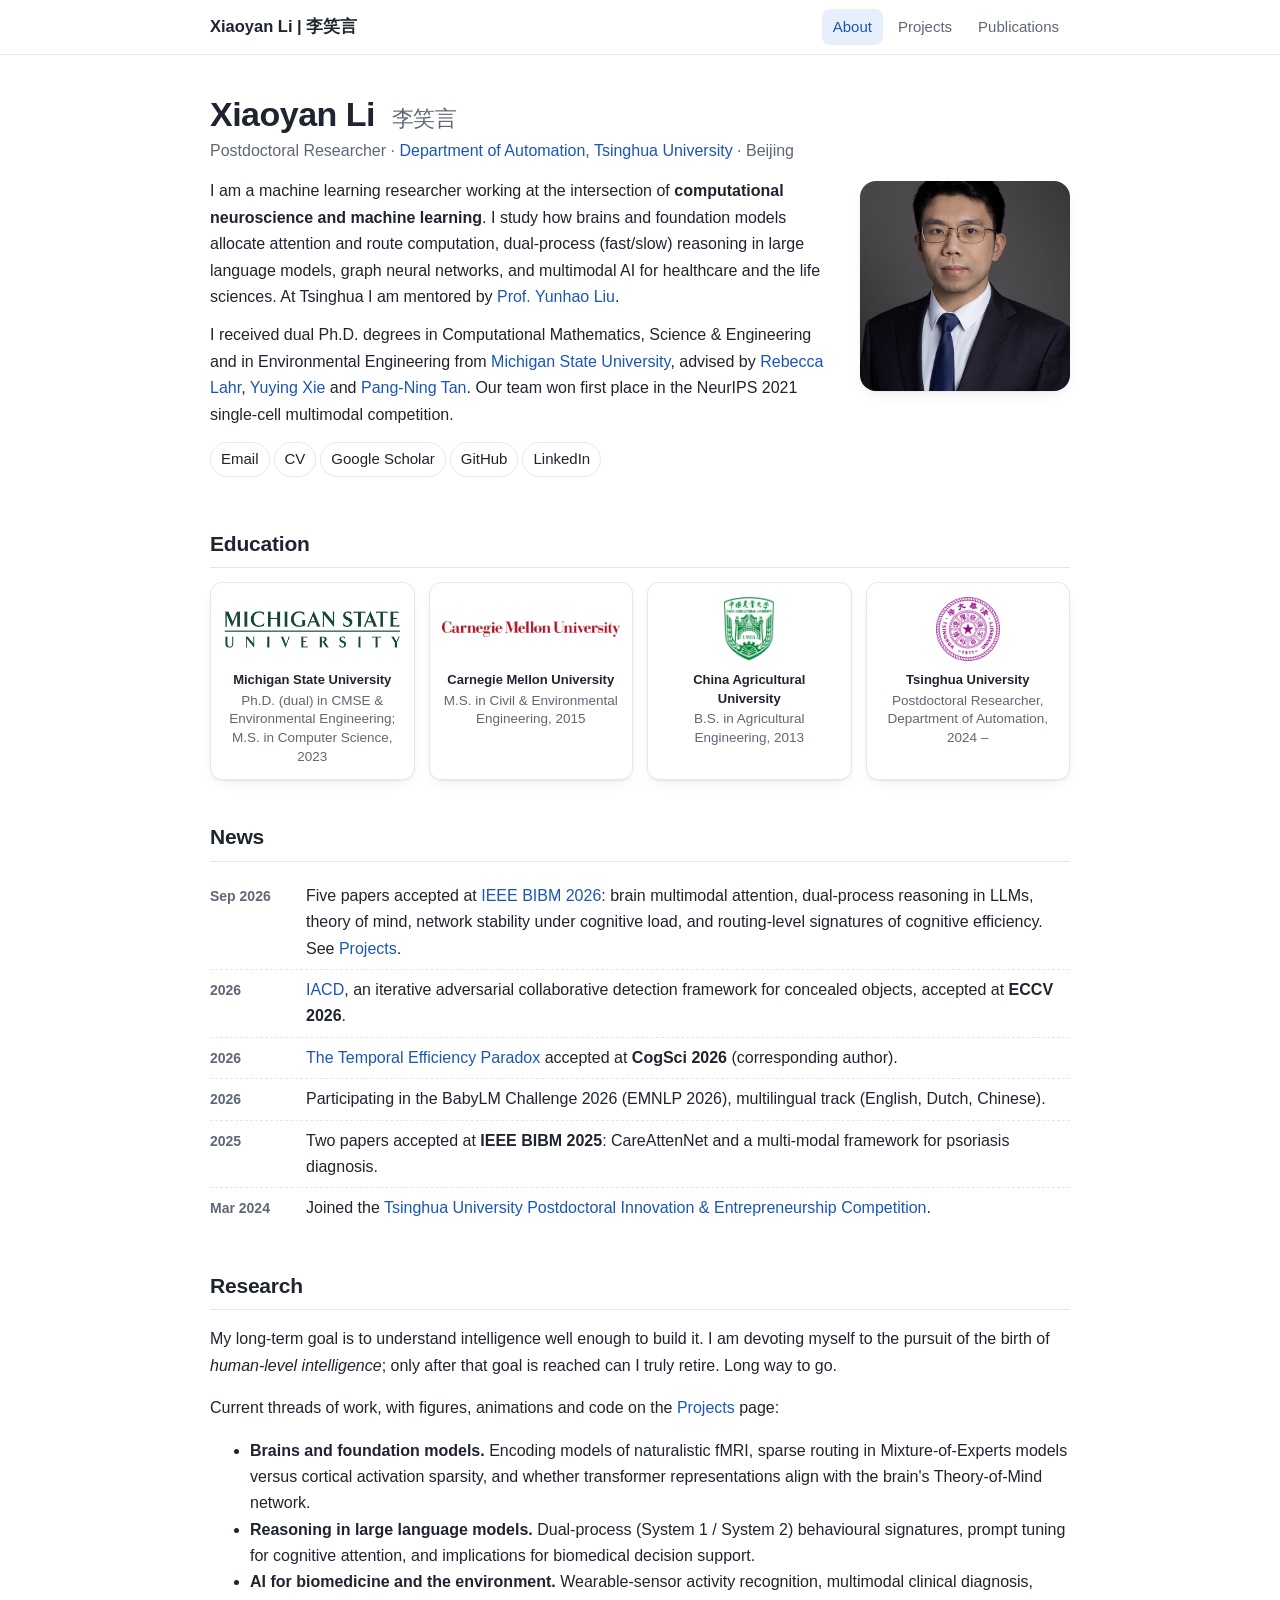
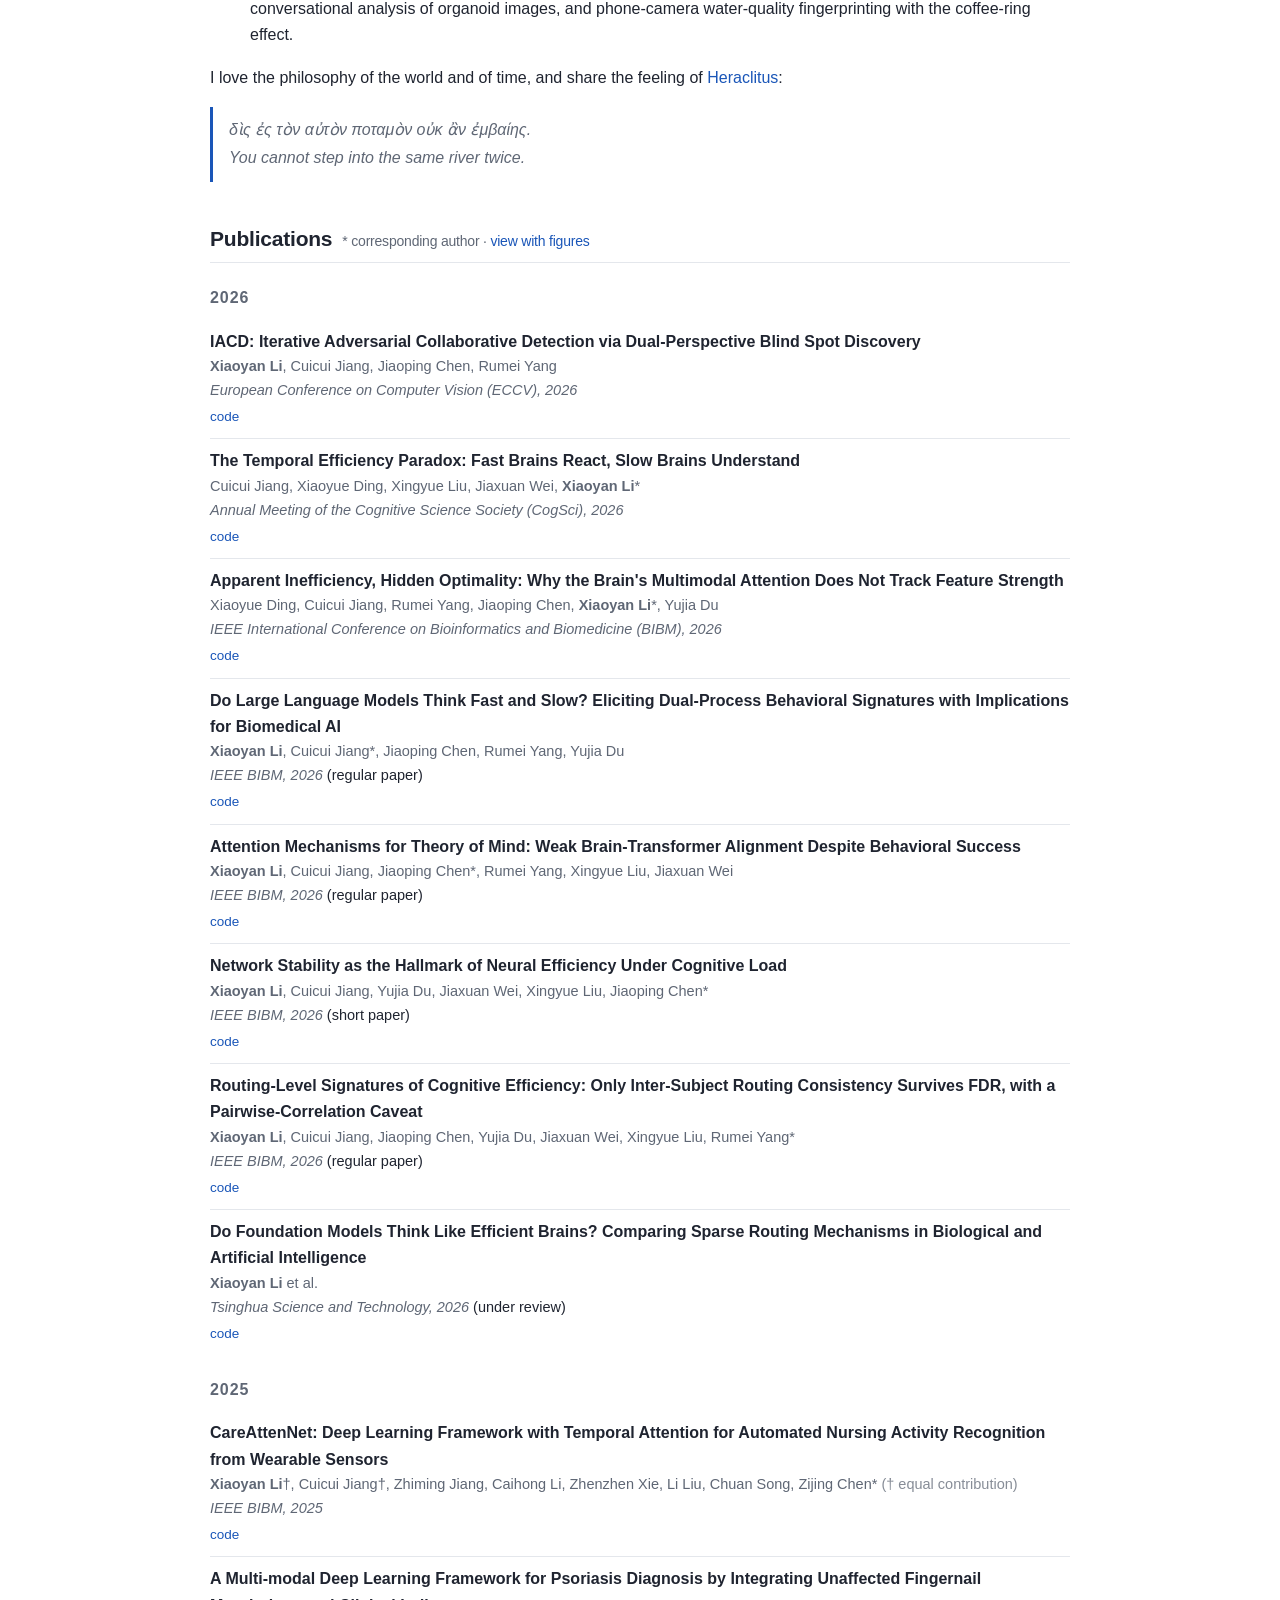
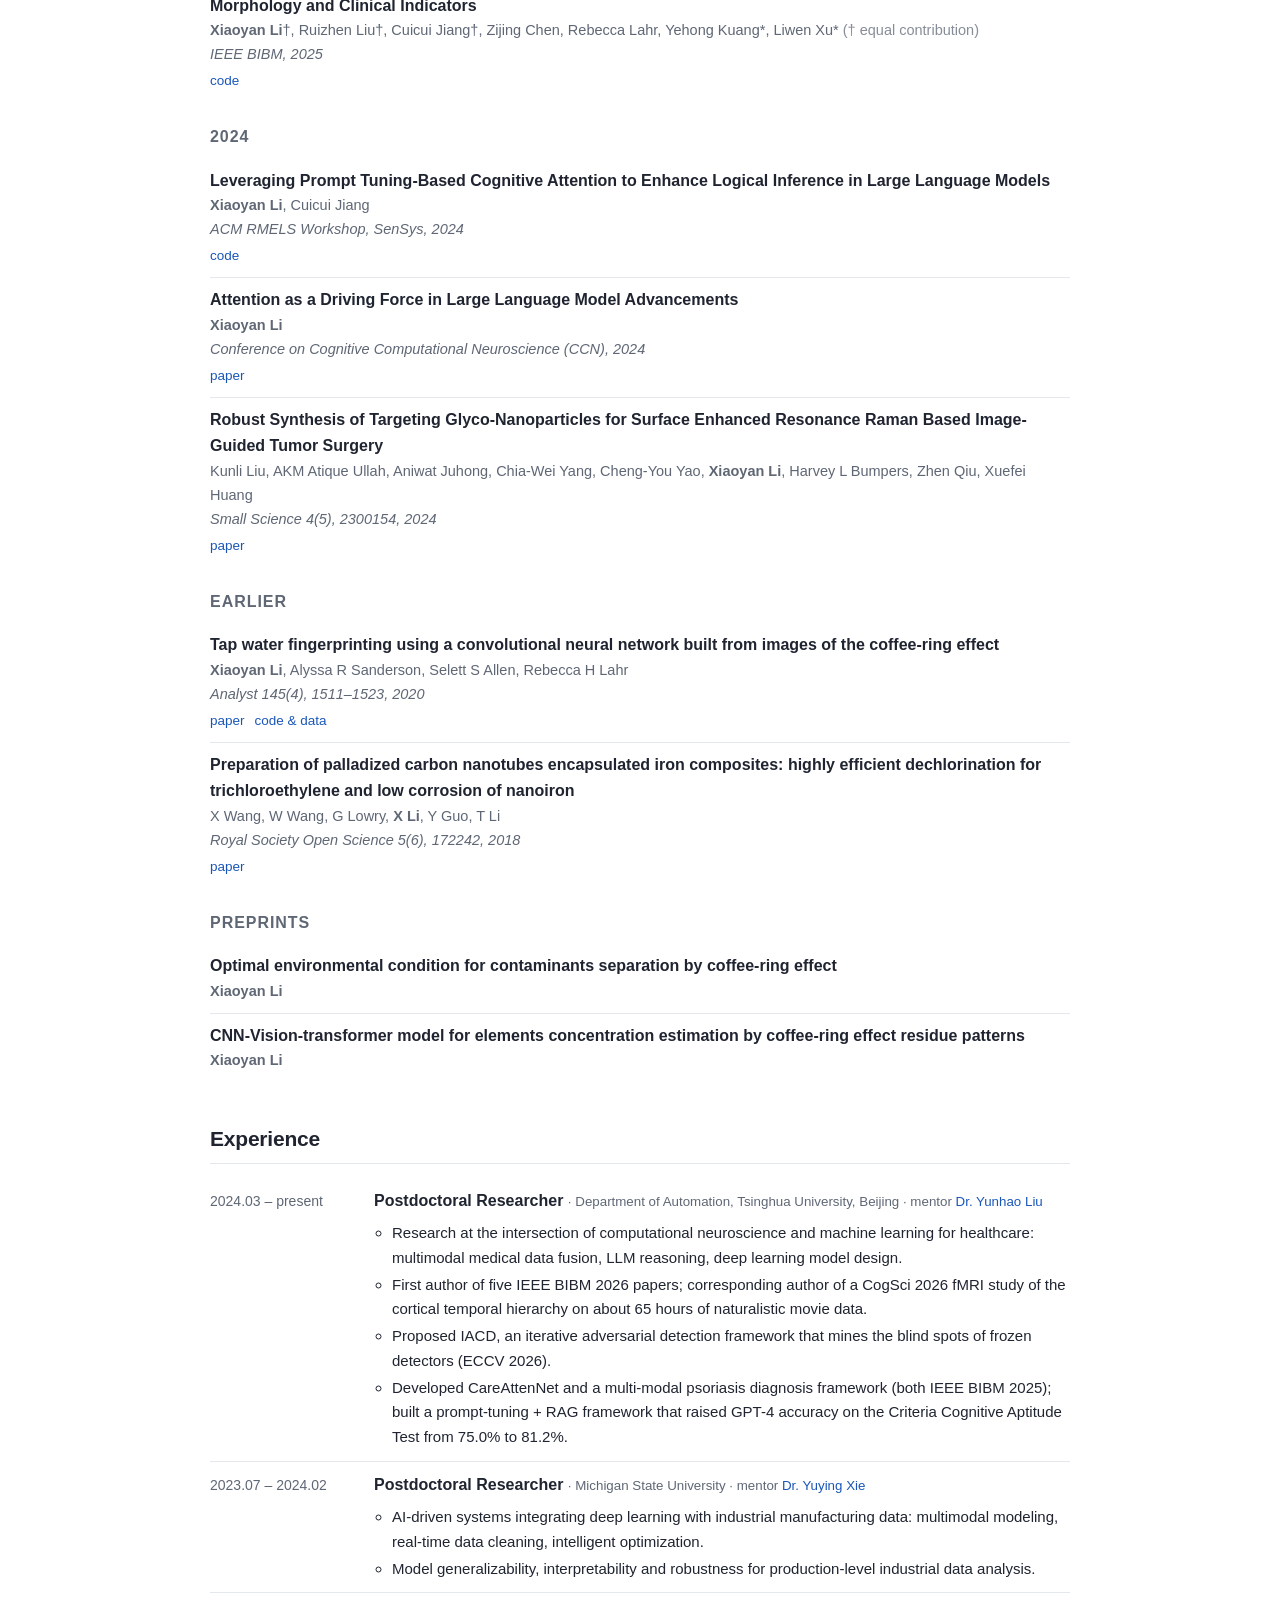
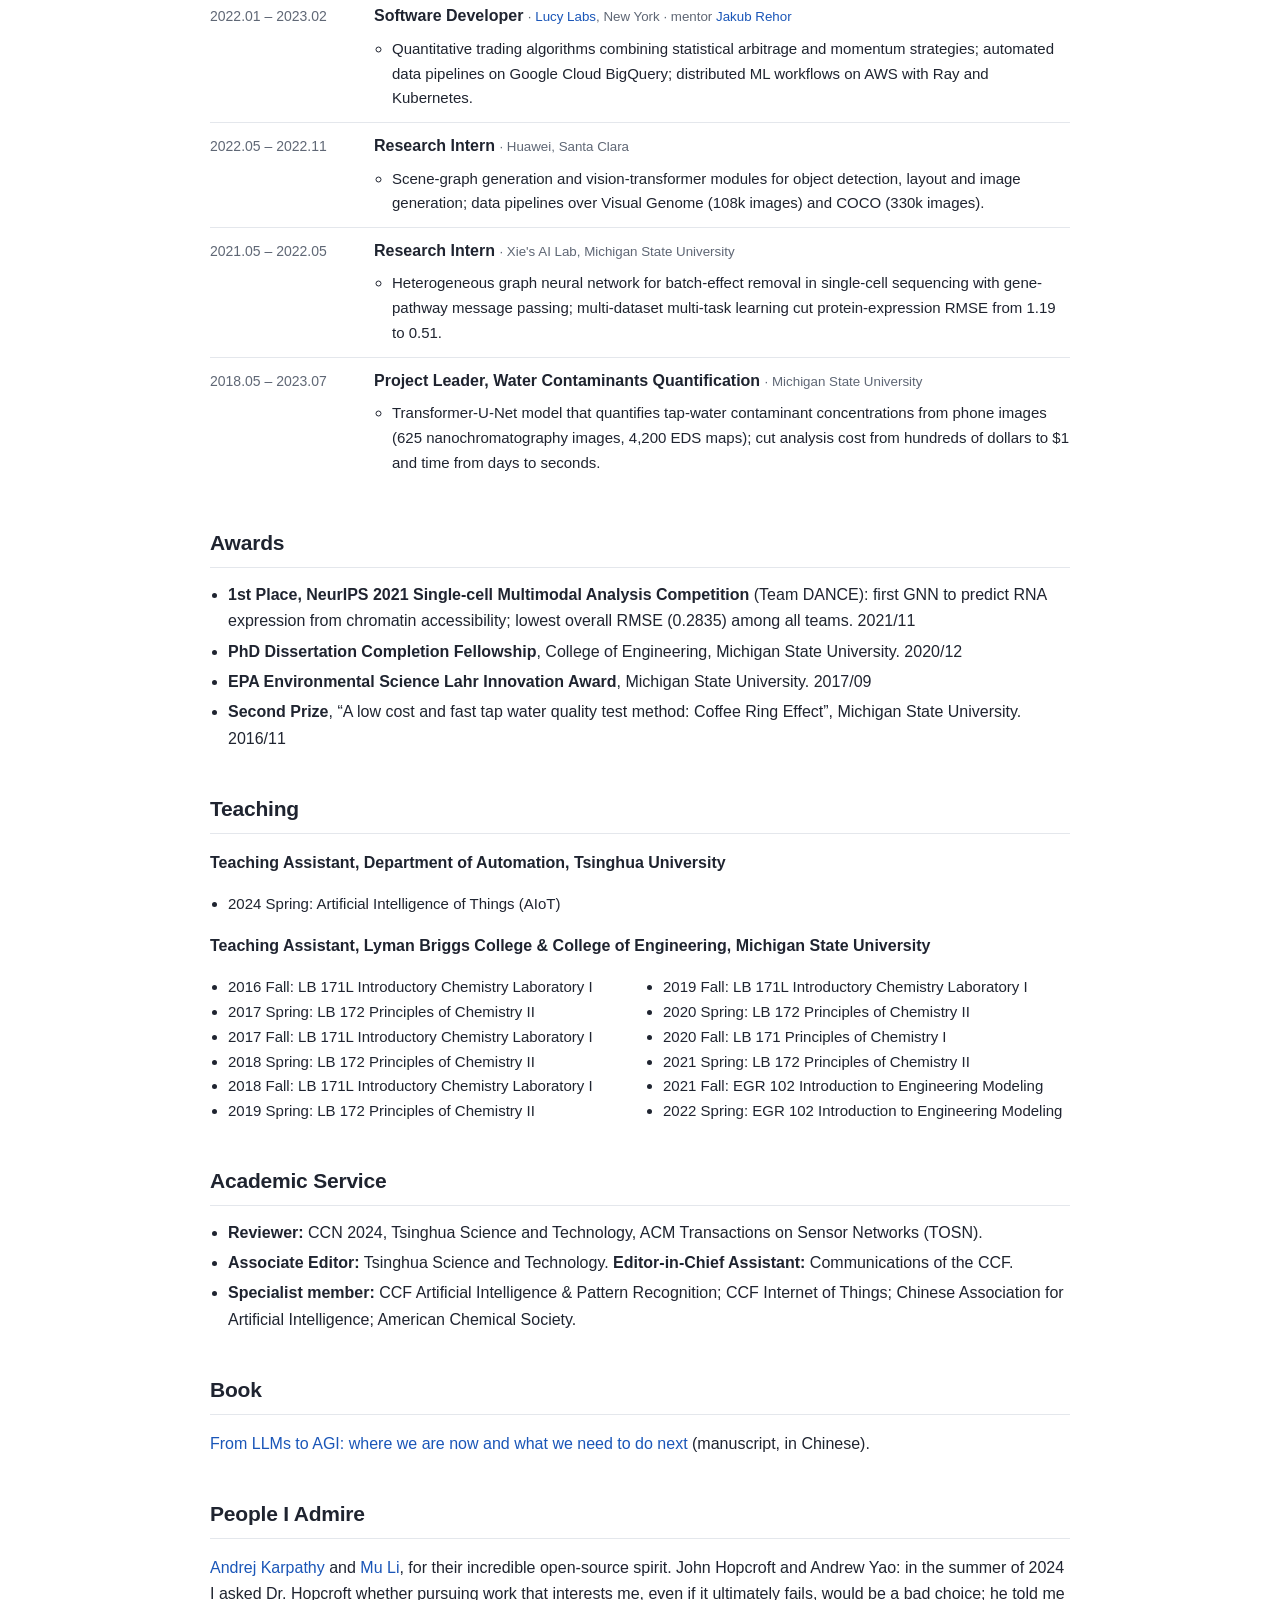
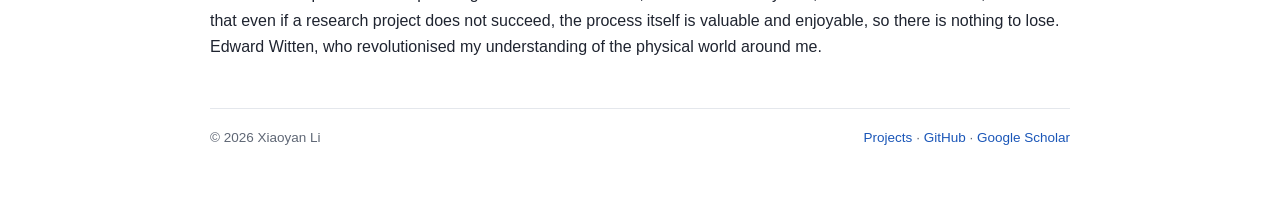
==== index.html @ 4b3b557e "Remove Blog link from navigation" ====
<!DOCTYPE html>
<html lang="en">
<head>
<meta charset="utf-8">
<meta name="viewport" content="width=device-width, initial-scale=1">
<title>Xiaoyan Li 李笑言</title>
<meta name="description" content="Xiaoyan Li (李笑言): machine learning researcher working at the intersection of computational neuroscience, large language models, and AI for biomedicine. Postdoc at Tsinghua University; dual Ph.D. from Michigan State University.">
<meta property="og:title" content="Xiaoyan Li 李笑言">
<meta property="og:description" content="Computational neuroscience × machine learning, LLM reasoning, and AI for biomedicine.">
<meta property="og:image" content="https://lixiaoyan629.com/images/profile.jpg">
<link rel="icon" href="./images/profile.jpg">
<link rel="stylesheet" href="./site.css">
</head>
<body>
<header class="topnav">
  <div class="inner">
    <a class="brand" href="./">Xiaoyan Li | 李笑言</a>
    <nav>
      <a href="./" aria-current="page">About</a>
      <a href="./projects.html">Projects</a>
      <a href="./#publications">Publications</a>
    </nav>
  </div>
</header>

<main class="wrap">

  <section class="header">
    <div>
      <h1>Xiaoyan Li <span class="cn">李笑言</span></h1>
      <p class="role">Postdoctoral Researcher · <a href="https://www.au.tsinghua.edu.cn/">Department of Automation, Tsinghua University</a> · Beijing</p>
      <p>I am a machine learning researcher working at the intersection of <strong>computational neuroscience and machine learning</strong>. I study how brains and foundation models allocate attention and route computation, dual-process (fast/slow) reasoning in large language models, graph neural networks, and multimodal AI for healthcare and the life sciences. At Tsinghua I am mentored by <a href="https://gix.tsinghua.edu.cn/en/Faculty.htm">Prof. Yunhao Liu</a>.</p>
      <p>I received dual Ph.D. degrees in Computational Mathematics, Science &amp; Engineering and in Environmental Engineering from <a href="https://msu.edu/">Michigan State University</a>, advised by <a href="https://www.egr.msu.edu/lahrlab/profile/rebecca-h-lahr">Rebecca Lahr</a>, <a href="https://cmse.msu.edu/directory/faculty/yuying-xie/">Yuying Xie</a> and <a href="https://www.cse.msu.edu/~ptan/">Pang-Ning Tan</a>. Our team won first place in the NeurIPS 2021 single-cell multimodal competition.</p>
      <div class="linkrow">
        <a href="mailto:xiaoyanli629@tsinghua.edu.cn">Email</a>
        <a href="./files/XiaoyanLi_Resume.pdf">CV</a>
        <a href="https://scholar.google.com/citations?user=qWgz8HcAAAAJ&hl=en">Google Scholar</a>
        <a href="https://github.com/xiaoyanLi629">GitHub</a>
        <a href="https://www.linkedin.com/in/xiaoyan-li/">LinkedIn</a>
      </div>
    </div>
    <img class="photo" src="./images/profile.jpg" alt="Portrait of Xiaoyan Li">
  </section>

  <h2 class="sec" id="education">Education</h2>
  <div class="edu">
    <div class="tile">
      <div class="logo"><img src="./images/logos/msu.png" alt="Michigan State University"></div>
      <div class="deg"><b>Michigan State University</b><span>Ph.D. (dual) in CMSE &amp; Environmental Engineering; M.S. in Computer Science, 2023</span></div>
    </div>
    <div class="tile">
      <div class="logo"><img src="./images/logos/cmu.png" alt="Carnegie Mellon University"></div>
      <div class="deg"><b>Carnegie Mellon University</b><span>M.S. in Civil &amp; Environmental Engineering, 2015</span></div>
    </div>
    <div class="tile">
      <div class="logo"><img src="./images/logos/cau.png" alt="China Agricultural University"></div>
      <div class="deg"><b>China Agricultural University</b><span>B.S. in Agricultural Engineering, 2013</span></div>
    </div>
    <div class="tile">
      <div class="logo"><img src="./images/logos/tsinghua.png" alt="Tsinghua University"></div>
      <div class="deg"><b>Tsinghua University</b><span>Postdoctoral Researcher, Department of Automation, 2024 –</span></div>
    </div>
  </div>

  <h2 class="sec" id="news">News</h2>
  <ul class="news">
    <li><span class="d">Sep 2026</span><span>Five papers accepted at <a href="https://ieeebibm.org/BIBM2026/">IEEE BIBM 2026</a>: brain multimodal attention, dual-process reasoning in LLMs, theory of mind, network stability under cognitive load, and routing-level signatures of cognitive efficiency. See <a href="./projects.html">Projects</a>.</span></li>
    <li><span class="d">2026</span><span><a href="https://github.com/xiaoyanLi629/IACD">IACD</a>, an iterative adversarial collaborative detection framework for concealed objects, accepted at <strong>ECCV 2026</strong>.</span></li>
    <li><span class="d">2026</span><span><a href="https://github.com/xiaoyanLi629/temporal-efficiency-paradox">The Temporal Efficiency Paradox</a> accepted at <strong>CogSci 2026</strong> (corresponding author).</span></li>
    <li><span class="d">2026</span><span>Participating in the BabyLM Challenge 2026 (EMNLP 2026), multilingual track (English, Dutch, Chinese).</span></li>
    <li><span class="d">2025</span><span>Two papers accepted at <strong>IEEE BIBM 2025</strong>: CareAttenNet and a multi-modal framework for psoriasis diagnosis.</span></li>
    <li><span class="d">Mar 2024</span><span>Joined the <a href="https://postdoctor.tsinghua.edu.cn/sites/app/cxcyds/index.html">Tsinghua University Postdoctoral Innovation &amp; Entrepreneurship Competition</a>.</span></li>
  </ul>

  <h2 class="sec" id="research">Research</h2>
  <p>My long-term goal is to understand intelligence well enough to build it. I am devoting myself to the pursuit of the birth of <em>human-level intelligence</em>; only after that goal is reached can I truly retire. Long way to go.</p>
  <p>Current threads of work, with figures, animations and code on the <a href="./projects.html">Projects</a> page:</p>
  <ul>
    <li><strong>Brains and foundation models.</strong> Encoding models of naturalistic fMRI, sparse routing in Mixture-of-Experts models versus cortical activation sparsity, and whether transformer representations align with the brain's Theory-of-Mind network.</li>
    <li><strong>Reasoning in large language models.</strong> Dual-process (System 1 / System 2) behavioural signatures, prompt tuning for cognitive attention, and implications for biomedical decision support.</li>
    <li><strong>AI for biomedicine and the environment.</strong> Wearable-sensor activity recognition, multimodal clinical diagnosis, conversational analysis of organoid images, and phone-camera water-quality fingerprinting with the coffee-ring effect.</li>
  </ul>
  <p>I love the philosophy of the world and of time, and share the feeling of <a href="https://en.wikipedia.org/wiki/Heraclitus">Heraclitus</a>:</p>
  <blockquote><p>δὶς ἐς τὸν αὐτὸν ποταμὸν οὐκ ἂν ἐμβαίης.</p><p>You cannot step into the same river twice.</p></blockquote>

  <h2 class="sec" id="publications">Publications <small>* corresponding author · <a href="./projects.html">view with figures</a></small></h2>
  <h3 class="sub">2026</h3>
  <ul class="pubs">
    <li><div class="t">IACD: Iterative Adversarial Collaborative Detection via Dual-Perspective Blind Spot Discovery</div><div class="a"><b>Xiaoyan Li</b>, Cuicui Jiang, Jiaoping Chen, Rumei Yang</div><div class="v"><em>European Conference on Computer Vision (ECCV), 2026</em></div><div class="l"><a href="https://github.com/xiaoyanLi629/IACD">code</a></div></li>
    <li><div class="t">The Temporal Efficiency Paradox: Fast Brains React, Slow Brains Understand</div><div class="a">Cuicui Jiang, Xiaoyue Ding, Xingyue Liu, Jiaxuan Wei, <b>Xiaoyan Li</b>*</div><div class="v"><em>Annual Meeting of the Cognitive Science Society (CogSci), 2026</em></div><div class="l"><a href="https://github.com/xiaoyanLi629/temporal-efficiency-paradox">code</a></div></li>
    <li><div class="t">Apparent Inefficiency, Hidden Optimality: Why the Brain's Multimodal Attention Does Not Track Feature Strength</div><div class="a">Xiaoyue Ding, Cuicui Jiang, Rumei Yang, Jiaoping Chen, <b>Xiaoyan Li</b>*, Yujia Du</div><div class="v"><em>IEEE International Conference on Bioinformatics and Biomedicine (BIBM), 2026</em></div><div class="l"><a href="https://github.com/xiaoyanLi629/encoding-attention-dissociation">code</a></div></li>
    <li><div class="t">Do Large Language Models Think Fast and Slow? Eliciting Dual-Process Behavioral Signatures with Implications for Biomedical AI</div><div class="a"><b>Xiaoyan Li</b>, Cuicui Jiang*, Jiaoping Chen, Rumei Yang, Yujia Du</div><div class="v"><em>IEEE BIBM, 2026</em> (regular paper)</div><div class="l"><a href="https://github.com/xiaoyanLi629/dual-process-llm">code</a></div></li>
    <li><div class="t">Attention Mechanisms for Theory of Mind: Weak Brain-Transformer Alignment Despite Behavioral Success</div><div class="a"><b>Xiaoyan Li</b>, Cuicui Jiang, Jiaoping Chen*, Rumei Yang, Xingyue Liu, Jiaxuan Wei</div><div class="v"><em>IEEE BIBM, 2026</em> (regular paper)</div><div class="l"><a href="https://github.com/xiaoyanLi629/attention-tom-brain-transformer">code</a></div></li>
    <li><div class="t">Network Stability as the Hallmark of Neural Efficiency Under Cognitive Load</div><div class="a"><b>Xiaoyan Li</b>, Cuicui Jiang, Yujia Du, Jiaxuan Wei, Xingyue Liu, Jiaoping Chen*</div><div class="v"><em>IEEE BIBM, 2026</em> (short paper)</div><div class="l"><a href="https://github.com/xiaoyanLi629/neural-efficiency-cognitive-load">code</a></div></li>
    <li><div class="t">Routing-Level Signatures of Cognitive Efficiency: Only Inter-Subject Routing Consistency Survives FDR, with a Pairwise-Correlation Caveat</div><div class="a"><b>Xiaoyan Li</b>, Cuicui Jiang, Jiaoping Chen, Yujia Du, Jiaxuan Wei, Xingyue Liu, Rumei Yang*</div><div class="v"><em>IEEE BIBM, 2026</em> (regular paper)</div><div class="l"><a href="https://github.com/xiaoyanLi629/routing-signatures-efficiency">code</a></div></li>
    <li><div class="t">Do Foundation Models Think Like Efficient Brains? Comparing Sparse Routing Mechanisms in Biological and Artificial Intelligence</div><div class="a"><b>Xiaoyan Li</b> et al.</div><div class="v"><em>Tsinghua Science and Technology, 2026</em> (under review)</div><div class="l"><a href="https://github.com/xiaoyanLi629/brain-moe-sparse-routing">code</a></div></li>
  </ul>
  <h3 class="sub">2025</h3>
  <ul class="pubs">
    <li><div class="t">CareAttenNet: Deep Learning Framework with Temporal Attention for Automated Nursing Activity Recognition from Wearable Sensors</div><div class="a"><b>Xiaoyan Li</b>†, Cuicui Jiang†, Zhiming Jiang, Caihong Li, Zhenzhen Xie, Li Liu, Chuan Song, Zijing Chen* <span style="opacity:.75">(† equal contribution)</span></div><div class="v"><em>IEEE BIBM, 2025</em></div><div class="l"><a href="https://github.com/xiaoyanLi629/CareAttenNet-Deep-Learning-Framework-with-Temporal-Attention-for-Nursing-Activity-Recognition">code</a></div></li>
    <li><div class="t">A Multi-modal Deep Learning Framework for Psoriasis Diagnosis by Integrating Unaffected Fingernail Morphology and Clinical Indicators</div><div class="a"><b>Xiaoyan Li</b>†, Ruizhen Liu†, Cuicui Jiang†, Zijing Chen, Rebecca Lahr, Yehong Kuang*, Liwen Xu* <span style="opacity:.75">(† equal contribution)</span></div><div class="v"><em>IEEE BIBM, 2025</em></div><div class="l"><a href="https://github.com/xiaoyanLi629/A-Multi-modal-Deep-Learning-Framework-for-Psoriasis-Diagnosis">code</a></div></li>
  </ul>
  <h3 class="sub">2024</h3>
  <ul class="pubs">
    <li><div class="t">Leveraging Prompt Tuning-Based Cognitive Attention to Enhance Logical Inference in Large Language Models</div><div class="a"><b>Xiaoyan Li</b>, Cuicui Jiang</div><div class="v"><em>ACM RMELS Workshop, SenSys, 2024</em></div><div class="l"><a href="https://github.com/xiaoyanLi629/RMELS2024">code</a></div></li>
    <li><div class="t">Attention as a Driving Force in Large Language Model Advancements</div><div class="a"><b>Xiaoyan Li</b></div><div class="v"><em>Conference on Cognitive Computational Neuroscience (CCN), 2024</em></div><div class="l"><a href="https://2024.ccneuro.org/pdf/52_Paper_authored_Attention-as-a-Driving-Force-in-Large-Language-Model-Advancements.pdf">paper</a></div></li>
    <li><div class="t">Robust Synthesis of Targeting Glyco-Nanoparticles for Surface Enhanced Resonance Raman Based Image-Guided Tumor Surgery</div><div class="a">Kunli Liu, AKM Atique Ullah, Aniwat Juhong, Chia-Wei Yang, Cheng-You Yao, <b>Xiaoyan Li</b>, Harvey L Bumpers, Zhen Qiu, Xuefei Huang</div><div class="v"><em>Small Science 4(5), 2300154, 2024</em></div><div class="l"><a href="https://onlinelibrary.wiley.com/doi/full/10.1002/smsc.202300154">paper</a></div></li>
  </ul>
  <h3 class="sub">Earlier</h3>
  <ul class="pubs">
    <li><div class="t">Tap water fingerprinting using a convolutional neural network built from images of the coffee-ring effect</div><div class="a"><b>Xiaoyan Li</b>, Alyssa R Sanderson, Selett S Allen, Rebecca H Lahr</div><div class="v"><em>Analyst 145(4), 1511–1523, 2020</em></div><div class="l"><a href="https://pubs.rsc.org/en/content/articlelanding/2020/an/c9an01624d">paper</a><a href="https://github.com/xiaoyanLi629/CNN_coffee_ring_effect">code &amp; data</a></div></li>
    <li><div class="t">Preparation of palladized carbon nanotubes encapsulated iron composites: highly efficient dechlorination for trichloroethylene and low corrosion of nanoiron</div><div class="a">X Wang, W Wang, G Lowry, <b>X Li</b>, Y Guo, T Li</div><div class="v"><em>Royal Society Open Science 5(6), 172242, 2018</em></div><div class="l"><a href="https://royalsocietypublishing.org/doi/10.1098/rsos.172242">paper</a></div></li>
  </ul>
  <h3 class="sub">Preprints</h3>
  <ul class="pubs">
    <li><div class="t">Optimal environmental condition for contaminants separation by coffee-ring effect</div><div class="a"><b>Xiaoyan Li</b></div></li>
    <li><div class="t">CNN-Vision-transformer model for elements concentration estimation by coffee-ring effect residue patterns</div><div class="a"><b>Xiaoyan Li</b></div></li>
  </ul>

  <h2 class="sec" id="experience">Experience</h2>
  <ul class="exp">
    <li><span class="d">2024.03 – present</span><div><div class="r">Postdoctoral Researcher <small>· Department of Automation, Tsinghua University, Beijing · mentor <a href="https://gix.tsinghua.edu.cn/en/Faculty.htm">Dr. Yunhao Liu</a></small></div>
      <ul>
        <li>Research at the intersection of computational neuroscience and machine learning for healthcare: multimodal medical data fusion, LLM reasoning, deep learning model design.</li>
        <li>First author of five IEEE BIBM 2026 papers; corresponding author of a CogSci 2026 fMRI study of the cortical temporal hierarchy on about 65 hours of naturalistic movie data.</li>
        <li>Proposed IACD, an iterative adversarial detection framework that mines the blind spots of frozen detectors (ECCV 2026).</li>
        <li>Developed CareAttenNet and a multi-modal psoriasis diagnosis framework (both IEEE BIBM 2025); built a prompt-tuning + RAG framework that raised GPT-4 accuracy on the Criteria Cognitive Aptitude Test from 75.0% to 81.2%.</li>
      </ul></div></li>
    <li><span class="d">2023.07 – 2024.02</span><div><div class="r">Postdoctoral Researcher <small>· Michigan State University · mentor <a href="https://cmse.msu.edu/directory/faculty/yuying-xie/">Dr. Yuying Xie</a></small></div>
      <ul>
        <li>AI-driven systems integrating deep learning with industrial manufacturing data: multimodal modeling, real-time data cleaning, intelligent optimization.</li>
        <li>Model generalizability, interpretability and robustness for production-level industrial data analysis.</li>
      </ul></div></li>
    <li><span class="d">2022.01 – 2023.02</span><div><div class="r">Software Developer <small>· <a href="https://lucylabs.io/">Lucy Labs</a>, New York · mentor <a href="https://inclineia.com/jakub-rehor/">Jakub Rehor</a></small></div>
      <ul>
        <li>Quantitative trading algorithms combining statistical arbitrage and momentum strategies; automated data pipelines on Google Cloud BigQuery; distributed ML workflows on AWS with Ray and Kubernetes.</li>
      </ul></div></li>
    <li><span class="d">2022.05 – 2022.11</span><div><div class="r">Research Intern <small>· Huawei, Santa Clara</small></div>
      <ul>
        <li>Scene-graph generation and vision-transformer modules for object detection, layout and image generation; data pipelines over Visual Genome (108k images) and COCO (330k images).</li>
      </ul></div></li>
    <li><span class="d">2021.05 – 2022.05</span><div><div class="r">Research Intern <small>· Xie's AI Lab, Michigan State University</small></div>
      <ul>
        <li>Heterogeneous graph neural network for batch-effect removal in single-cell sequencing with gene-pathway message passing; multi-dataset multi-task learning cut protein-expression RMSE from 1.19 to 0.51.</li>
      </ul></div></li>
    <li><span class="d">2018.05 – 2023.07</span><div><div class="r">Project Leader, Water Contaminants Quantification <small>· Michigan State University</small></div>
      <ul>
        <li>Transformer-U-Net model that quantifies tap-water contaminant concentrations from phone images (625 nanochromatography images, 4,200 EDS maps); cut analysis cost from hundreds of dollars to $1 and time from days to seconds.</li>
      </ul></div></li>
  </ul>

  <h2 class="sec" id="awards">Awards</h2>
  <ul class="awards">
    <li><strong>1st Place, NeurIPS 2021 Single-cell Multimodal Analysis Competition</strong> (Team DANCE): first GNN to predict RNA expression from chromatin accessibility; lowest overall RMSE (0.2835) among all teams. 2021/11</li>
    <li><strong>PhD Dissertation Completion Fellowship</strong>, College of Engineering, Michigan State University. 2020/12</li>
    <li><strong>EPA Environmental Science Lahr Innovation Award</strong>, Michigan State University. 2017/09</li>
    <li><strong>Second Prize</strong>, “A low cost and fast tap water quality test method: Coffee Ring Effect”, Michigan State University. 2016/11</li>
  </ul>

  <h2 class="sec" id="teaching">Teaching</h2>
  <p><strong>Teaching Assistant, Department of Automation, Tsinghua University</strong></p>
  <ul class="teach"><li>2024 Spring: Artificial Intelligence of Things (AIoT)</li></ul>
  <p><strong>Teaching Assistant, Lyman Briggs College &amp; College of Engineering, Michigan State University</strong></p>
  <ul class="teach">
    <li>2016 Fall: LB 171L Introductory Chemistry Laboratory I</li>
    <li>2017 Spring: LB 172 Principles of Chemistry II</li>
    <li>2017 Fall: LB 171L Introductory Chemistry Laboratory I</li>
    <li>2018 Spring: LB 172 Principles of Chemistry II</li>
    <li>2018 Fall: LB 171L Introductory Chemistry Laboratory I</li>
    <li>2019 Spring: LB 172 Principles of Chemistry II</li>
    <li>2019 Fall: LB 171L Introductory Chemistry Laboratory I</li>
    <li>2020 Spring: LB 172 Principles of Chemistry II</li>
    <li>2020 Fall: LB 171 Principles of Chemistry I</li>
    <li>2021 Spring: LB 172 Principles of Chemistry II</li>
    <li>2021 Fall: EGR 102 Introduction to Engineering Modeling</li>
    <li>2022 Spring: EGR 102 Introduction to Engineering Modeling</li>
  </ul>

  <h2 class="sec" id="service">Academic Service</h2>
  <ul class="awards">
    <li><strong>Reviewer:</strong> CCN 2024, Tsinghua Science and Technology, ACM Transactions on Sensor Networks (TOSN).</li>
    <li><strong>Associate Editor:</strong> Tsinghua Science and Technology. <strong>Editor-in-Chief Assistant:</strong> Communications of the CCF.</li>
    <li><strong>Specialist member:</strong> CCF Artificial Intelligence &amp; Pattern Recognition; CCF Internet of Things; Chinese Association for Artificial Intelligence; American Chemical Society.</li>
  </ul>

  <h2 class="sec" id="book">Book</h2>
  <p><a href="https://github.com/xiaoyanLi629/xiaoyanLi629.github.io/blob/main/%E4%B9%A6%E7%A8%BF/%E4%BB%8E%E5%A4%A7%E6%A8%A1%E5%9E%8B%E5%88%B0AGI.pdf">From LLMs to AGI: where we are now and what we need to do next</a> (manuscript, in Chinese).</p>

  <h2 class="sec" id="people">People I Admire</h2>
  <p><a href="https://karpathy.ai/">Andrej Karpathy</a> and <a href="https://github.com/mli">Mu Li</a>, for their incredible open-source spirit. John Hopcroft and Andrew Yao: in the summer of 2024 I asked Dr. Hopcroft whether pursuing work that interests me, even if it ultimately fails, would be a bad choice; he told me that even if a research project does not succeed, the process itself is valuable and enjoyable, so there is nothing to lose. Edward Witten, who revolutionised my understanding of the physical world around me.</p>

  <footer class="footer">
    <span>© 2026 Xiaoyan Li</span>
    <span><a href="./projects.html">Projects</a> · <a href="https://github.com/xiaoyanLi629">GitHub</a> · <a href="https://scholar.google.com/citations?user=qWgz8HcAAAAJ&hl=en">Google Scholar</a></span>
  </footer>
</main>
</body>
</html>
---- site.css ----
/* Shared stylesheet for lixiaoyan629.com (homepage + projects) */
:root {
  --bg: #ffffff;
  --surface: #f6f7f9;
  --text: #1f2430;
  --muted: #5f6775;
  --line: #e4e7ec;
  --accent: #1a56b8;
  --accent-soft: #e8effc;
  --chip-brain: #6d28d9; --chip-brain-bg: #efe9fe;
  --chip-llm: #0f766e;   --chip-llm-bg: #dcf4f0;
  --chip-cv: #b45309;    --chip-cv-bg: #fdebd3;
  --chip-bio: #be185d;   --chip-bio-bg: #fbe3ed;
  --chip-env: #1d4ed8;   --chip-env-bg: #e2e9ff;
  --chip-theory: #475569;--chip-theory-bg: #e8ecf2;
  --shadow: 0 1px 2px rgba(16,24,40,.05), 0 6px 18px -10px rgba(16,24,40,.18);
}
@media (prefers-color-scheme: dark) {
  :root:not([data-theme="light"]) {
    --bg: #0f131b; --surface: #171c26; --text: #e6e9ef; --muted: #9aa3b2; --line: #273041;
    --accent: #8db4ff; --accent-soft: #1b2a47;
    --chip-brain: #c4b5fd; --chip-brain-bg: #2b2250;
    --chip-llm: #7dd3c8;   --chip-llm-bg: #10332f;
    --chip-cv: #fdba74;    --chip-cv-bg: #3a2a14;
    --chip-bio: #f9a8d4;   --chip-bio-bg: #3d1a2c;
    --chip-env: #a5b4fc;   --chip-env-bg: #1c2550;
    --chip-theory: #cbd5e1;--chip-theory-bg: #2a3242;
    --shadow: 0 1px 2px rgba(0,0,0,.4), 0 10px 28px -14px rgba(0,0,0,.6);
  }
}
:root[data-theme="dark"] {
  --bg: #0f131b; --surface: #171c26; --text: #e6e9ef; --muted: #9aa3b2; --line: #273041;
  --accent: #8db4ff; --accent-soft: #1b2a47;
  --chip-brain: #c4b5fd; --chip-brain-bg: #2b2250;
  --chip-llm: #7dd3c8;   --chip-llm-bg: #10332f;
  --chip-cv: #fdba74;    --chip-cv-bg: #3a2a14;
  --chip-bio: #f9a8d4;   --chip-bio-bg: #3d1a2c;
  --chip-env: #a5b4fc;   --chip-env-bg: #1c2550;
  --chip-theory: #cbd5e1;--chip-theory-bg: #2a3242;
  --shadow: 0 1px 2px rgba(0,0,0,.4), 0 10px 28px -14px rgba(0,0,0,.6);
}

* { box-sizing: border-box; }
html { scroll-behavior: smooth; }
body {
  margin: 0; background: var(--bg); color: var(--text);
  font-family: ui-sans-serif, -apple-system, "Segoe UI", Roboto, "Helvetica Neue", "PingFang SC", "Microsoft YaHei", sans-serif;
  font-size: 16px; line-height: 1.65; -webkit-font-smoothing: antialiased; font-variant-numeric: tabular-nums;
}
a { color: var(--accent); text-decoration: none; }
a:hover { text-decoration: underline; }
img { max-width: 100%; }

/* top nav */
.topnav { border-bottom: 1px solid var(--line); background: var(--bg); position: sticky; top: 0; z-index: 20; }
.topnav .inner { max-width: 900px; margin: 0 auto; padding: 0 20px; height: 54px; display: flex; align-items: center; justify-content: space-between; }
.topnav .brand { font-weight: 700; color: var(--text); font-size: 16.5px; white-space: nowrap; }
.topnav .brand:hover { color: var(--accent); text-decoration: none; }
.topnav nav { display: flex; gap: 4px; }
.topnav nav a { padding: 6px 11px; border-radius: 8px; color: var(--muted); font-weight: 500; font-size: 15px; }
.topnav nav a:hover { background: var(--surface); color: var(--text); text-decoration: none; }
.topnav nav a[aria-current="page"] { color: var(--accent); background: var(--accent-soft); }

@media (max-width: 520px) {
  .topnav .inner { padding: 0 12px; }
  .topnav .brand { font-size: 15px; }
  .topnav nav { gap: 0; }
  .topnav nav a { padding: 5px 7px; font-size: 13.5px; }
}
.wrap { max-width: 900px; margin: 0 auto; padding: 0 20px 56px; }

/* header / bio */
.header { display: grid; grid-template-columns: 1fr 210px; gap: 36px; align-items: center; padding: 40px 0 10px; }
.header h1 { font-size: 34px; margin: 0 0 4px; letter-spacing: -.015em; line-height: 1.15; }
.header .cn { font-weight: 500; color: var(--muted); font-size: 22px; margin-left: 8px; }
.header .role { margin: 0 0 14px; color: var(--muted); font-size: 16px; }
.header p { margin: 0 0 12px; }
.header .photo { width: 210px; height: 210px; border-radius: 16px; object-fit: cover; box-shadow: var(--shadow); display: block; }
.linkrow { display: flex; flex-wrap: wrap; gap: 6px 4px; margin-top: 14px; font-size: 15px; }
.linkrow a { padding: 4px 10px; border: 1px solid var(--line); border-radius: 999px; color: var(--text); font-weight: 500; }
.linkrow a:hover { border-color: var(--accent); color: var(--accent); text-decoration: none; }
@media (max-width: 640px) {
  .header { grid-template-columns: 1fr; gap: 18px; padding-top: 26px; }
  .header .photo { width: 150px; height: 150px; order: -1; }
  .header h1 { font-size: 28px; }
}

/* sections */
h2.sec { font-size: 21px; margin: 40px 0 14px; padding-bottom: 6px; border-bottom: 1px solid var(--line); letter-spacing: -.01em; display: flex; align-items: baseline; gap: 10px; }
h2.sec small { font-weight: 500; font-size: 14px; color: var(--muted); }
h3.sub { font-size: 16px; margin: 22px 0 8px; color: var(--muted); font-weight: 600; text-transform: uppercase; letter-spacing: .06em; }
blockquote { margin: 10px 0 14px; padding: 8px 16px; border-left: 3px solid var(--accent); color: var(--muted); font-style: italic; }
blockquote p { margin: 2px 0; }

/* education logos */
.edu { display: grid; grid-template-columns: repeat(4, 1fr); gap: 14px; }
.edu .tile { background: #fff; border: 1px solid var(--line); border-radius: 12px; padding: 14px 12px 12px; text-align: center; box-shadow: var(--shadow); }
:root[data-theme="dark"] .edu .tile { background: #f6f7f9; }
@media (prefers-color-scheme: dark) { :root:not([data-theme="light"]) .edu .tile { background: #f6f7f9; } }
.edu .logo { height: 64px; display: flex; align-items: center; justify-content: center; margin-bottom: 10px; }
.edu .logo img { max-height: 64px; max-width: 100%; object-fit: contain; }
.edu .deg { font-size: 13.5px; line-height: 1.4; color: #1f2430; }
.edu .deg b { display: block; font-size: 13px; color: #1f2430; margin-bottom: 2px; }
.edu .deg span { color: #5f6775; }
@media (max-width: 700px) { .edu { grid-template-columns: repeat(2, 1fr); } }

/* news */
.news { list-style: none; padding: 0; margin: 0; }
.news li { display: grid; grid-template-columns: 84px 1fr; gap: 12px; padding: 7px 0; border-bottom: 1px dashed var(--line); }
.news li:last-child { border-bottom: 0; }
.news .d { color: var(--muted); font-size: 14px; font-weight: 600; padding-top: 2px; }

/* compact publication list (homepage) */
.pubs { list-style: none; padding: 0; margin: 0; }
.pubs li { padding: 9px 0; border-bottom: 1px solid var(--line); }
.pubs li:last-child { border-bottom: 0; }
.pubs .t { font-weight: 600; }
.pubs .a { color: var(--muted); font-size: 14.5px; }
.pubs .v { font-size: 14.5px; }
.pubs .v em { color: var(--muted); }
.pubs .l a { font-size: 13.5px; margin-right: 10px; }

/* experience */
.exp { list-style: none; padding: 0; margin: 0; }
.exp li { display: grid; grid-template-columns: 150px 1fr; gap: 14px; padding: 10px 0; border-bottom: 1px solid var(--line); }
.exp li:last-child { border-bottom: 0; }
.exp .d { color: var(--muted); font-size: 14px; padding-top: 2px; }
.exp .r { font-weight: 600; }
.exp .r small { font-weight: 400; color: var(--muted); }
.exp ul { margin: 6px 0 0; padding-left: 18px; font-size: 15px; color: var(--text); }
.exp ul li { display: list-item; grid-template-columns: none; padding: 1px 0; border: 0; }
@media (max-width: 560px) { .exp li { grid-template-columns: 1fr; gap: 2px; } }

.awards { padding-left: 18px; margin: 0; }
.awards li { margin: 4px 0; }
.teach { columns: 2; column-gap: 28px; font-size: 15px; padding-left: 18px; margin: 0; }
@media (max-width: 560px) { .teach { columns: 1; } }

.footer { margin-top: 48px; border-top: 1px solid var(--line); padding: 18px 0; color: var(--muted); font-size: 13.5px; display: flex; justify-content: space-between; flex-wrap: wrap; gap: 8px; }

/* ===== projects page (Barron-style rows) ===== */
.intro { padding: 36px 0 6px; }
.intro h1 { font-size: 32px; margin: 0 0 8px; letter-spacing: -.015em; }
.intro p { margin: 0; color: var(--muted); max-width: 70ch; }

.filters { display: flex; flex-wrap: wrap; gap: 8px; padding: 16px 0 6px; align-items: center; }
.filters button {
  border: 1px solid var(--line); background: var(--bg); color: var(--muted); border-radius: 999px;
  padding: 5px 13px; font: inherit; font-size: 13.5px; font-weight: 500; cursor: pointer;
}
.filters button:hover { border-color: var(--accent); color: var(--text); }
.filters button.active { background: var(--text); color: var(--bg); border-color: var(--text); }
.filters .count { margin-left: auto; color: var(--muted); font-size: 13.5px; }

.year { font-size: 18px; font-weight: 700; margin: 30px 0 6px; color: var(--muted); letter-spacing: .02em; }
.year.hidden { display: none; }

.pub { display: grid; grid-template-columns: 250px 1fr; gap: 22px; padding: 18px 0; border-bottom: 1px solid var(--line); align-items: start; }
.pub.hidden { display: none; }
.teaser {
  position: relative; width: 250px; aspect-ratio: 4 / 3; border-radius: 10px; overflow: hidden; cursor: zoom-in;
  background: #fff; border: 1px solid var(--line); box-shadow: var(--shadow);
}
.teaser img { width: 100%; height: 100%; object-fit: cover; display: block; transition: transform .25s ease; }
.teaser.fit { aspect-ratio: 3 / 2; }
.teaser.fit img { object-fit: contain; padding: 6px; }
.teaser:hover img { transform: scale(1.03); }
.teaser.fit:hover img { transform: none; }
.teaser .n { position: absolute; right: 8px; bottom: 8px; background: rgba(17,24,39,.72); color: #fff; font-size: 11px; font-weight: 600; padding: 2px 7px; border-radius: 6px; }
.teaser.none { display: grid; place-items: center; cursor: default; background: var(--surface); font-size: 40px; }
.pub .tt { margin: 0 0 3px; font-size: 17.5px; line-height: 1.3; font-weight: 700; }
.pub .tt a { color: var(--text); }
.pub .tt a:hover { color: var(--accent); }
.pub .au { margin: 0 0 2px; font-size: 14.5px; color: var(--muted); }
.pub .au b { color: var(--text); font-weight: 600; }
.pub .ve { margin: 0 0 6px; font-size: 14.5px; }
.pub .ve em { font-style: italic; }
.pub .ve .tag { font-weight: 700; color: var(--chip-cv); }
.pub .lk { margin: 0 0 8px; font-size: 14px; display: flex; flex-wrap: wrap; gap: 4px 0; }
.pub .lk a { font-weight: 600; }
.pub .lk a + a::before { content: "/"; color: var(--line); margin: 0 8px; font-weight: 400; }
.pub .sm { margin: 0; font-size: 15px; color: var(--text); opacity: .9; }
.chips { display: flex; gap: 6px; flex-wrap: wrap; margin-top: 8px; }
.chip { font-size: 11.5px; font-weight: 600; padding: 2px 8px; border-radius: 999px; letter-spacing: .01em; }
.chip.brain { color: var(--chip-brain); background: var(--chip-brain-bg); }
.chip.llm { color: var(--chip-llm); background: var(--chip-llm-bg); }
.chip.cv { color: var(--chip-cv); background: var(--chip-cv-bg); }
.chip.bio { color: var(--chip-bio); background: var(--chip-bio-bg); }
.chip.env { color: var(--chip-env); background: var(--chip-env-bg); }
.chip.theory { color: var(--chip-theory); background: var(--chip-theory-bg); }
@media (max-width: 640px) {
  .pub { grid-template-columns: 1fr; gap: 12px; }
  .teaser { width: 100%; aspect-ratio: 16 / 9; }
}

/* lightbox */
.lb { position: fixed; inset: 0; background: rgba(8,11,18,.92); display: none; z-index: 50; align-items: center; justify-content: center; padding: 20px; }
.lb.open { display: flex; }
.lb figure { margin: 0; max-width: min(1200px, 96vw); width: 100%; display: flex; flex-direction: column; gap: 10px; }
.lb img { width: 100%; max-height: 76vh; object-fit: contain; border-radius: 10px; background: #fff; }
.lb figcaption { color: #cfd6e4; font-size: 14px; text-align: center; }
.lb .strip { display: flex; gap: 8px; justify-content: center; flex-wrap: wrap; }
.lb .strip button { border: 2px solid transparent; border-radius: 8px; padding: 0; background: #fff; cursor: pointer; overflow: hidden; width: 96px; height: 62px; }
.lb .strip button img { width: 100%; height: 100%; object-fit: cover; border-radius: 6px; max-height: none; }
.lb .strip button.active { border-color: #8db4ff; }
.lb .close { position: absolute; top: 14px; right: 16px; background: rgba(255,255,255,.12); color: #fff; border: 0; width: 40px; height: 40px; border-radius: 50%; font-size: 22px; cursor: pointer; }
.lb .arrow { position: absolute; top: 50%; transform: translateY(-50%); background: rgba(255,255,255,.12); color: #fff; border: 0; width: 44px; height: 44px; border-radius: 50%; font-size: 22px; cursor: pointer; }
.lb .prev { left: 14px; } .lb .next { right: 14px; }
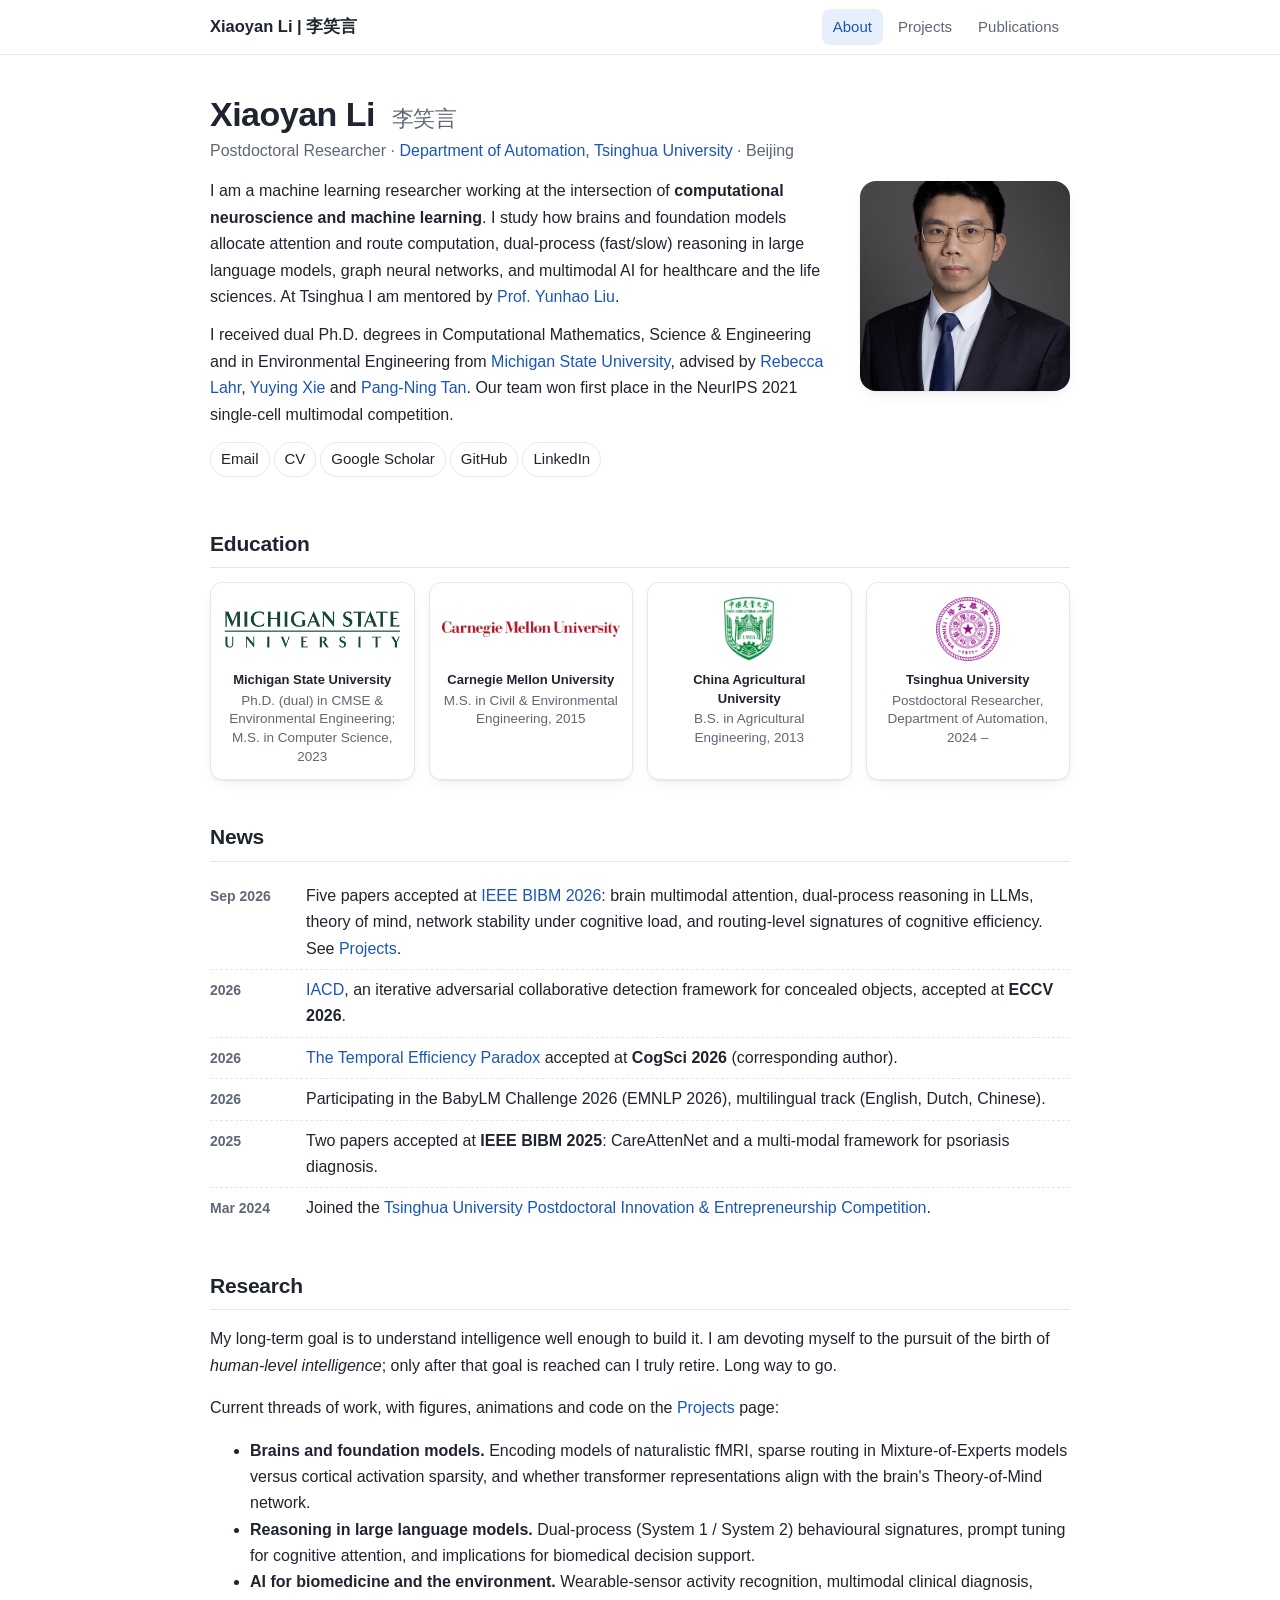
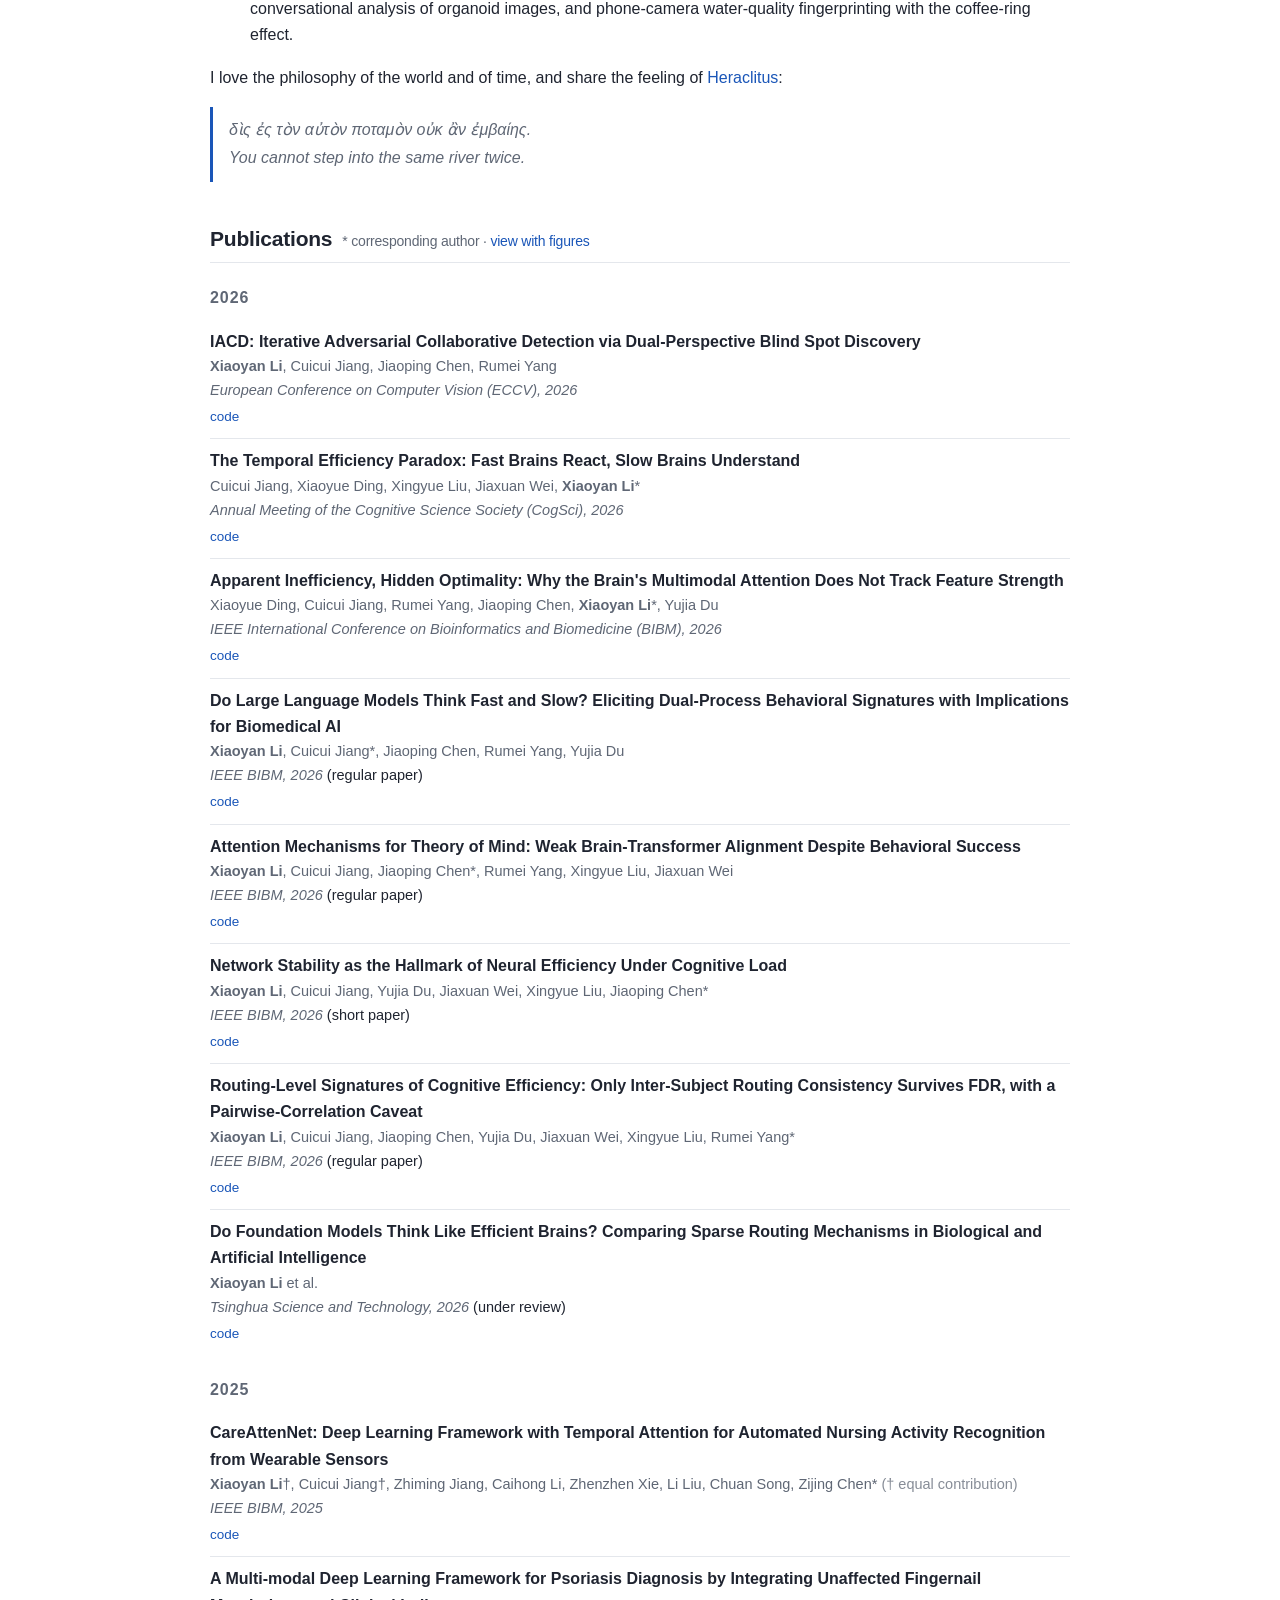
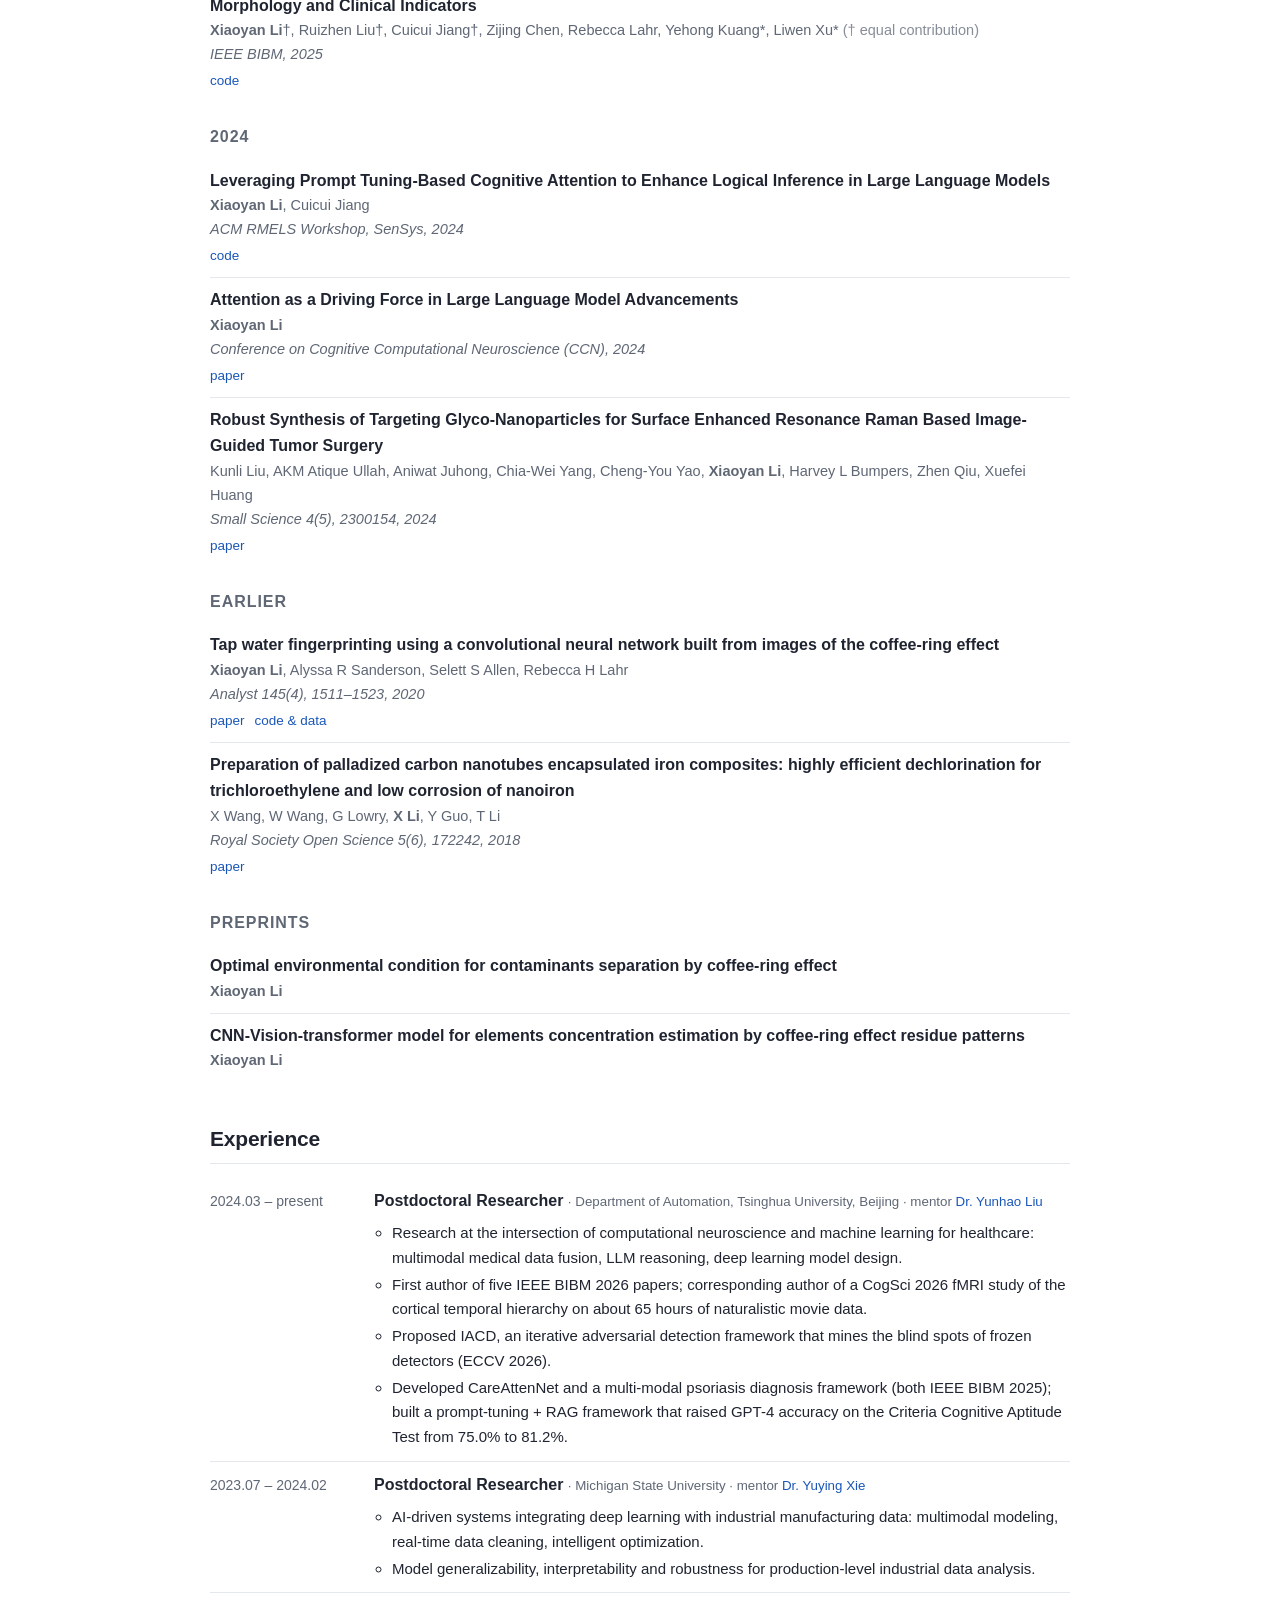
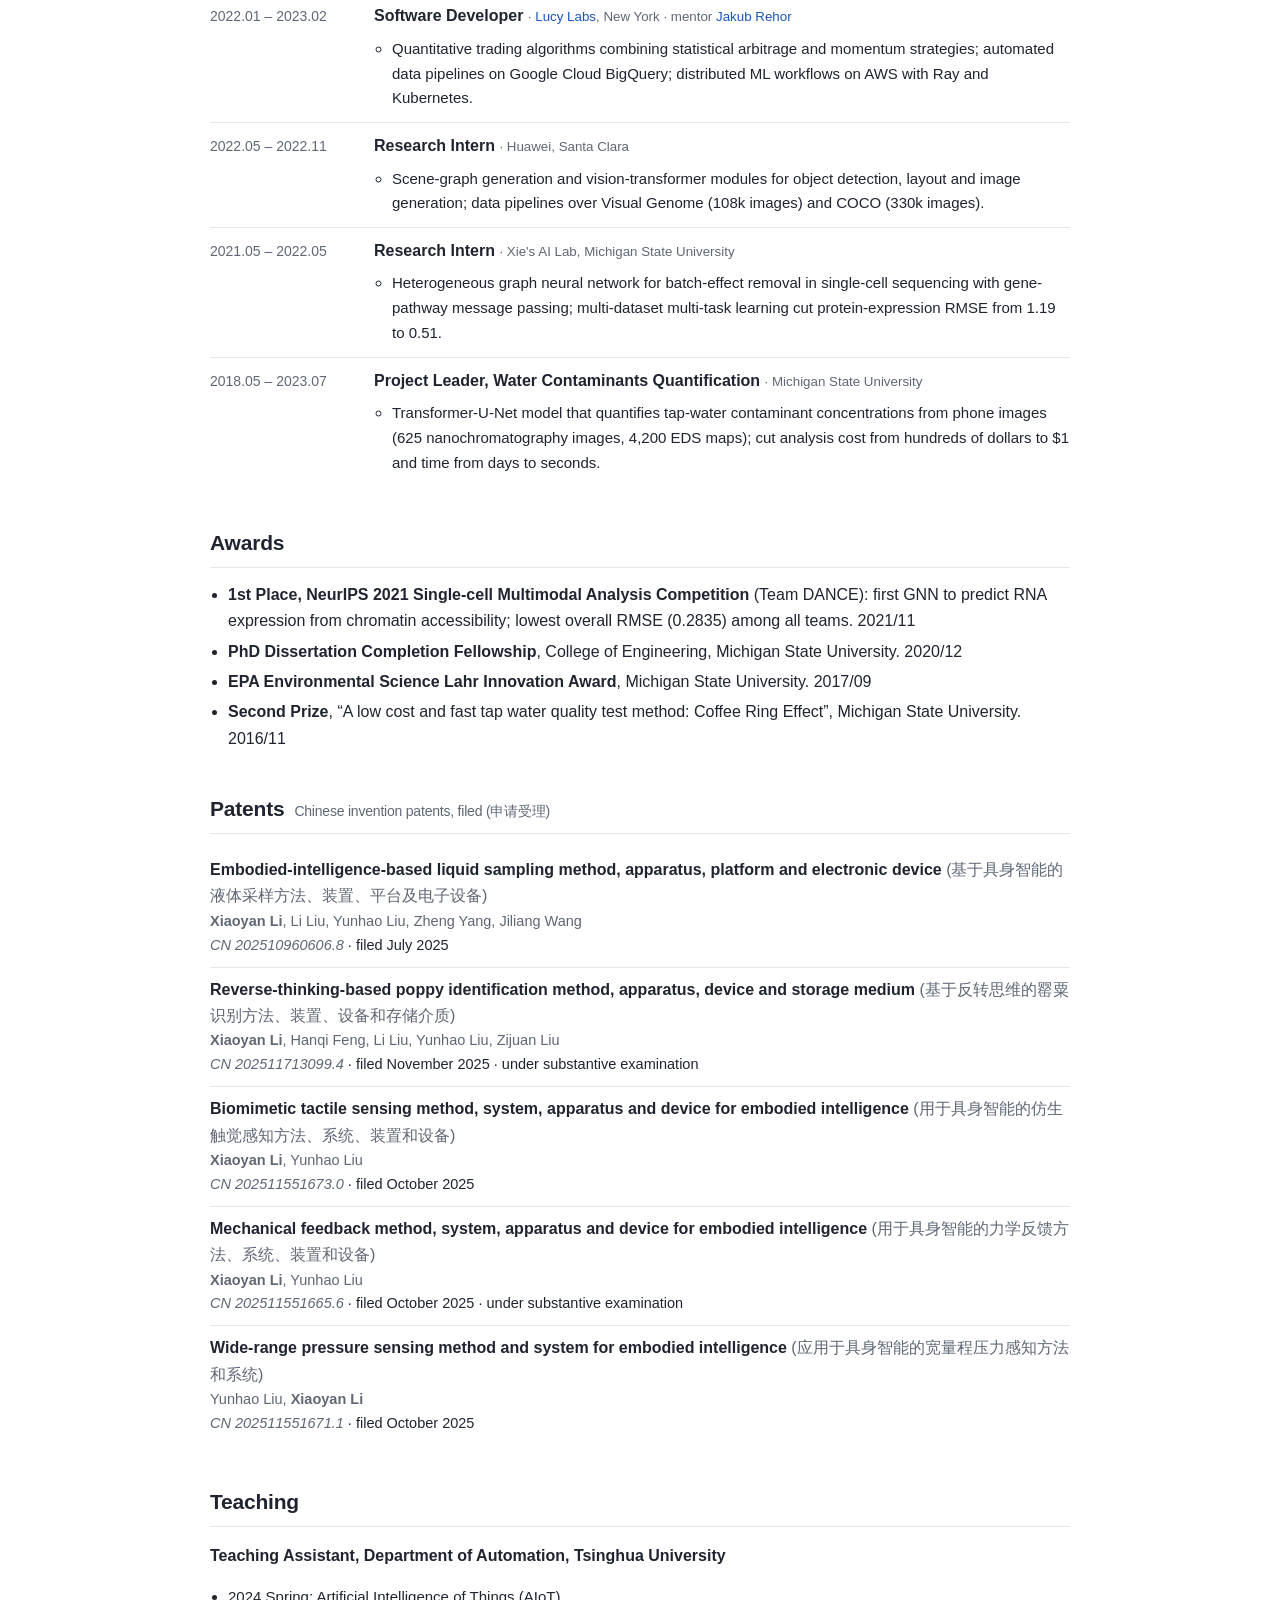
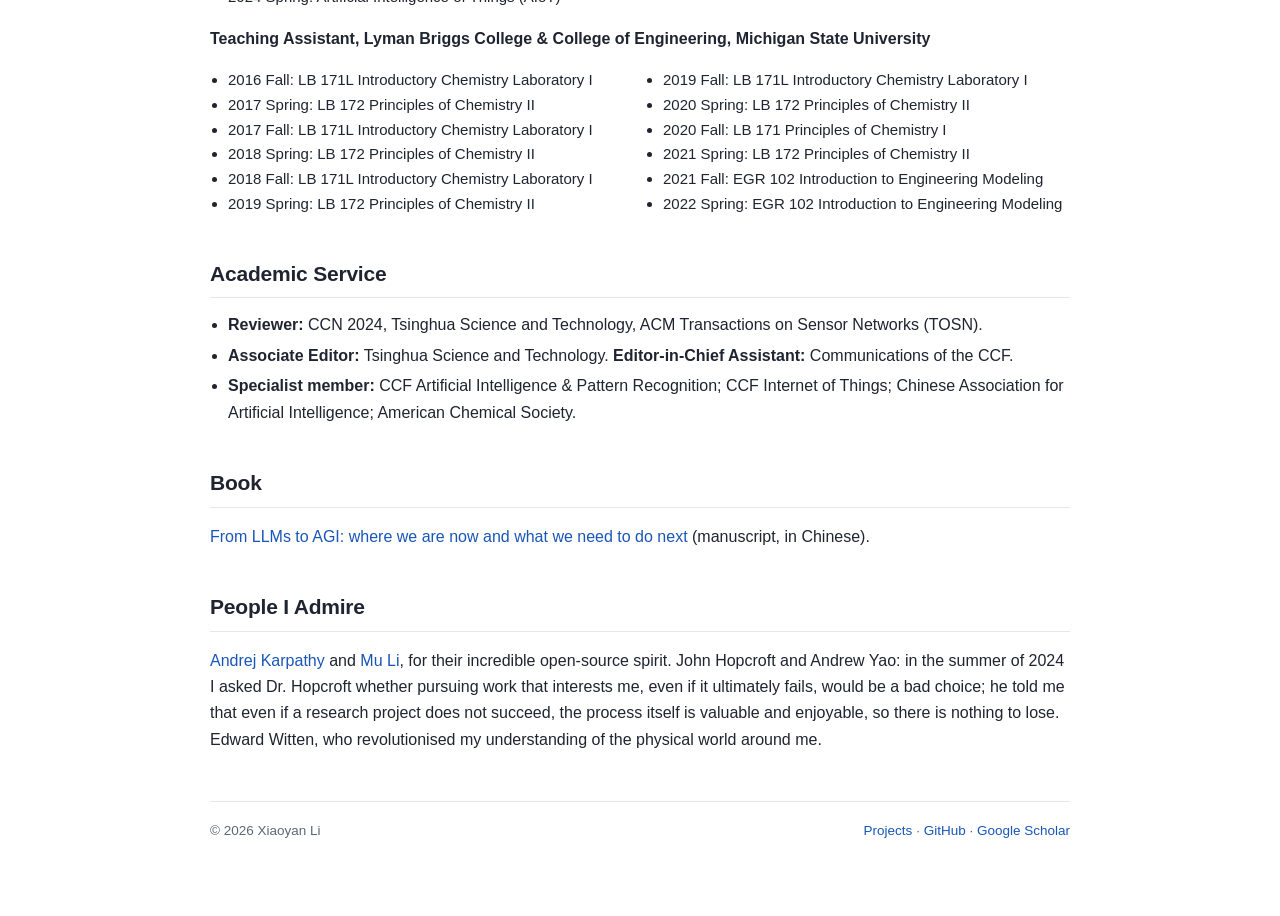
==== commit bd6e4467: "Add Patents section (five filed CN invention patents)" ====
--- a/index.html
+++ b/index.html
@@ -157,6 +157,15 @@
     <li><strong>Second Prize</strong>, “A low cost and fast tap water quality test method: Coffee Ring Effect”, Michigan State University. 2016/11</li>
   </ul>
 
+  <h2 class="sec" id="patents">Patents <small>Chinese invention patents, filed (申请受理)</small></h2>
+  <ul class="pubs">
+    <li><div class="t">Embodied-intelligence-based liquid sampling method, apparatus, platform and electronic device <span style="font-weight:400;color:var(--muted)">(基于具身智能的液体采样方法、装置、平台及电子设备)</span></div><div class="a"><b>Xiaoyan Li</b>, Li Liu, Yunhao Liu, Zheng Yang, Jiliang Wang</div><div class="v"><em>CN 202510960606.8</em> · filed July 2025</div></li>
+    <li><div class="t">Reverse-thinking-based poppy identification method, apparatus, device and storage medium <span style="font-weight:400;color:var(--muted)">(基于反转思维的罂粟识别方法、装置、设备和存储介质)</span></div><div class="a"><b>Xiaoyan Li</b>, Hanqi Feng, Li Liu, Yunhao Liu, Zijuan Liu</div><div class="v"><em>CN 202511713099.4</em> · filed November 2025 · under substantive examination</div></li>
+    <li><div class="t">Biomimetic tactile sensing method, system, apparatus and device for embodied intelligence <span style="font-weight:400;color:var(--muted)">(用于具身智能的仿生触觉感知方法、系统、装置和设备)</span></div><div class="a"><b>Xiaoyan Li</b>, Yunhao Liu</div><div class="v"><em>CN 202511551673.0</em> · filed October 2025</div></li>
+    <li><div class="t">Mechanical feedback method, system, apparatus and device for embodied intelligence <span style="font-weight:400;color:var(--muted)">(用于具身智能的力学反馈方法、系统、装置和设备)</span></div><div class="a"><b>Xiaoyan Li</b>, Yunhao Liu</div><div class="v"><em>CN 202511551665.6</em> · filed October 2025 · under substantive examination</div></li>
+    <li><div class="t">Wide-range pressure sensing method and system for embodied intelligence <span style="font-weight:400;color:var(--muted)">(应用于具身智能的宽量程压力感知方法和系统)</span></div><div class="a">Yunhao Liu, <b>Xiaoyan Li</b></div><div class="v"><em>CN 202511551671.1</em> · filed October 2025</div></li>
+  </ul>
+
   <h2 class="sec" id="teaching">Teaching</h2>
   <p><strong>Teaching Assistant, Department of Automation, Tsinghua University</strong></p>
   <ul class="teach"><li>2024 Spring: Artificial Intelligence of Things (AIoT)</li></ul>
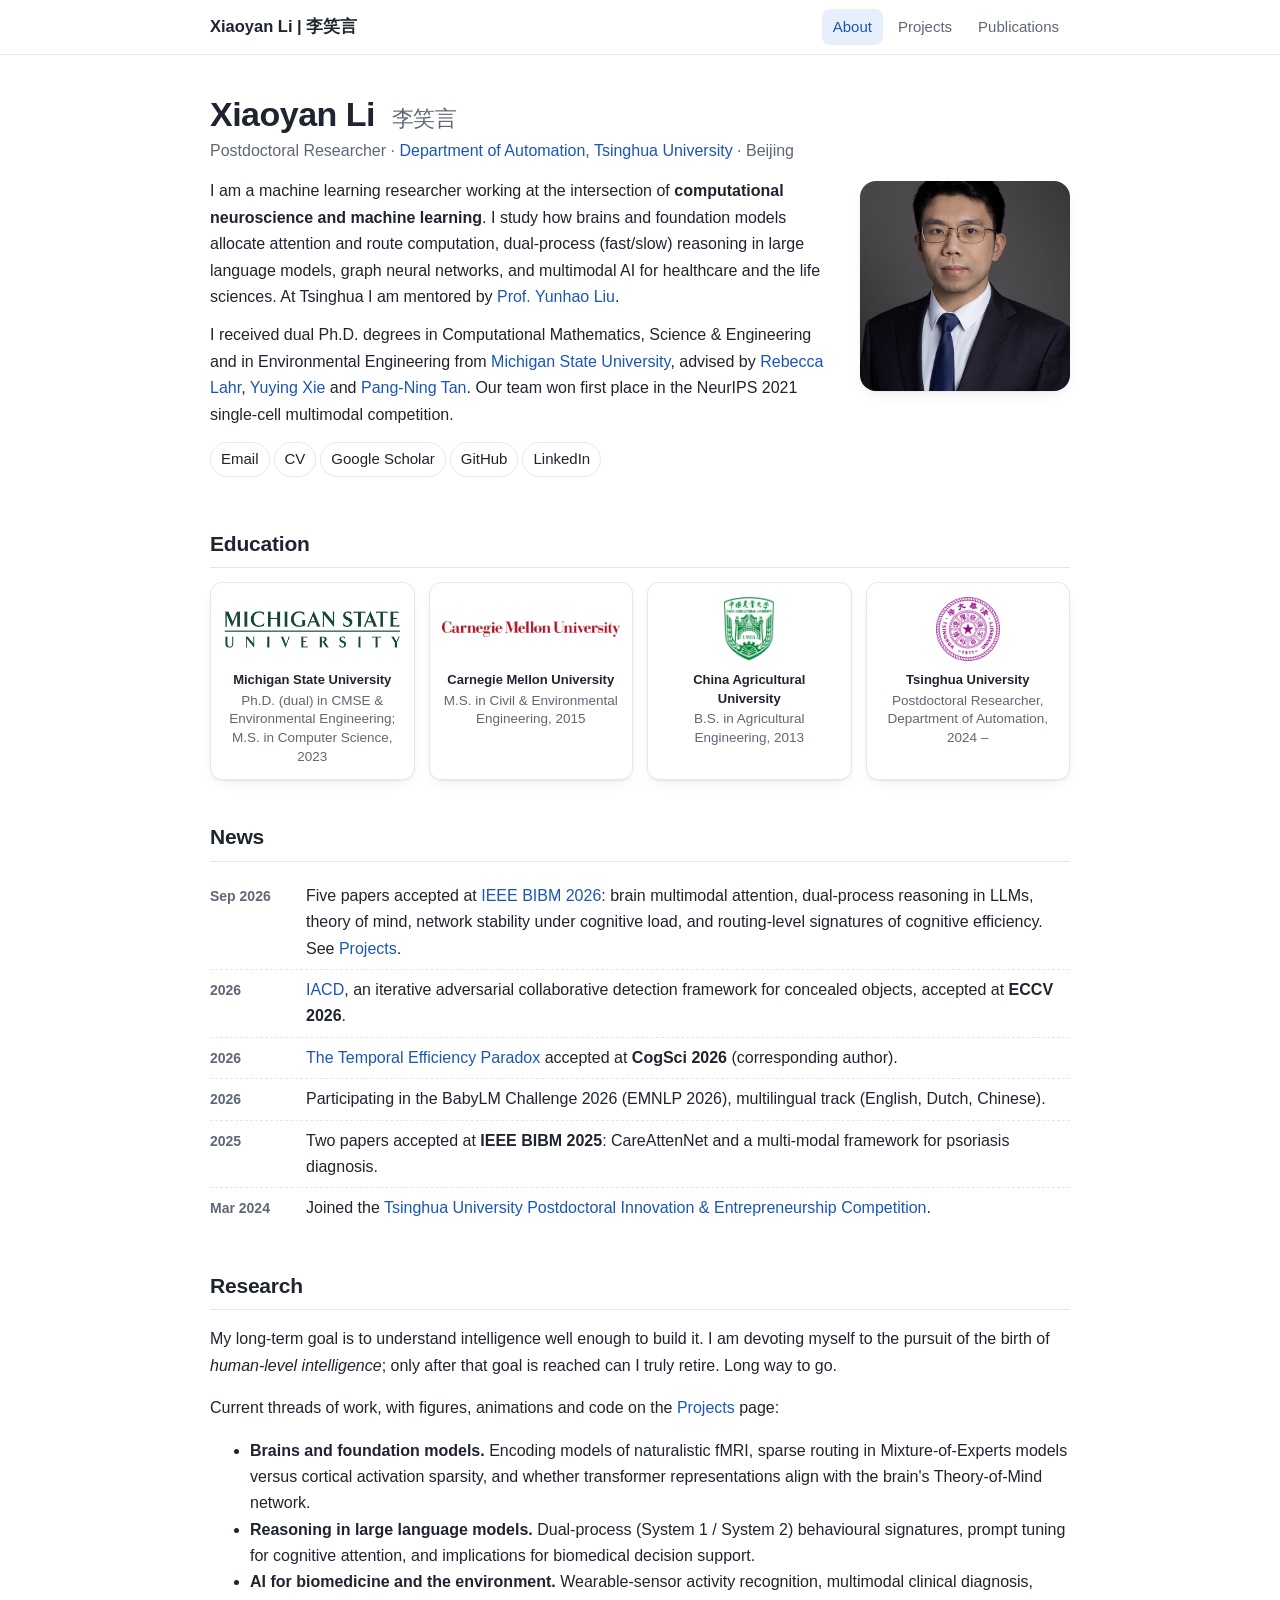
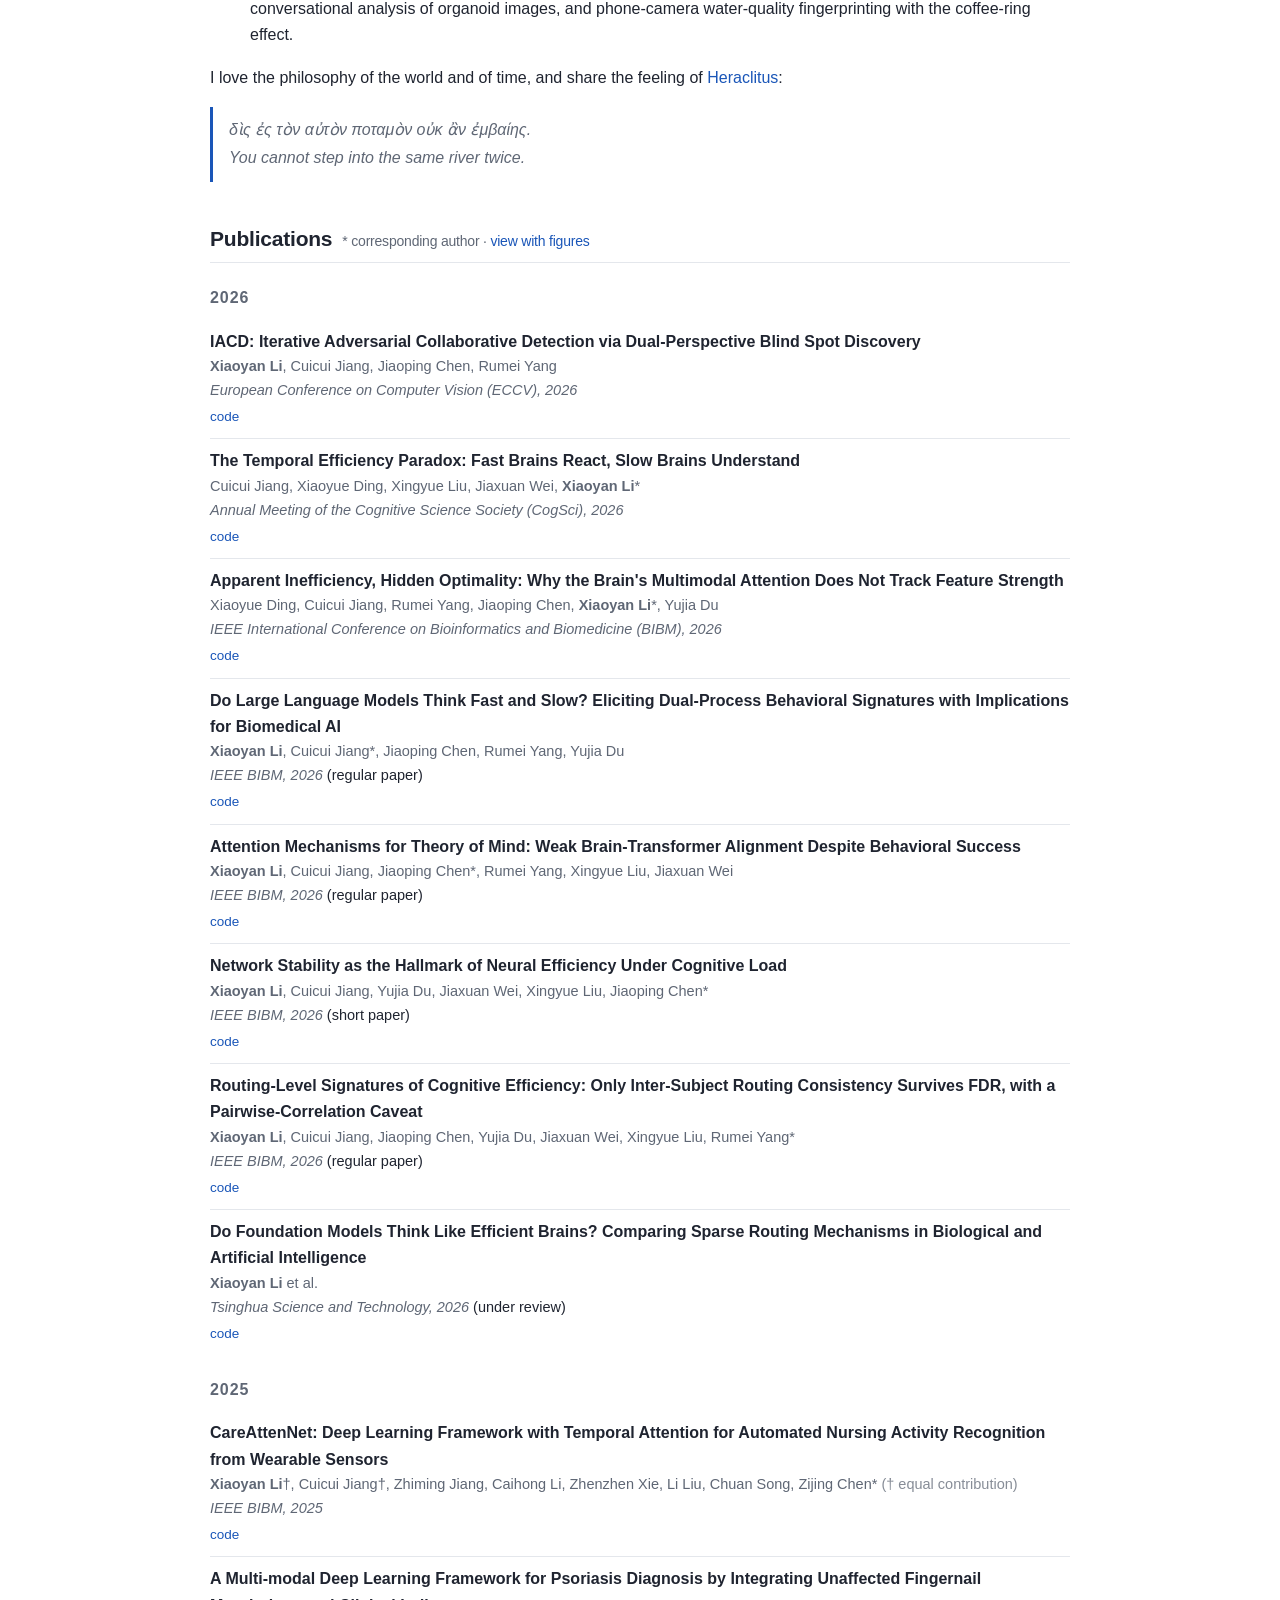
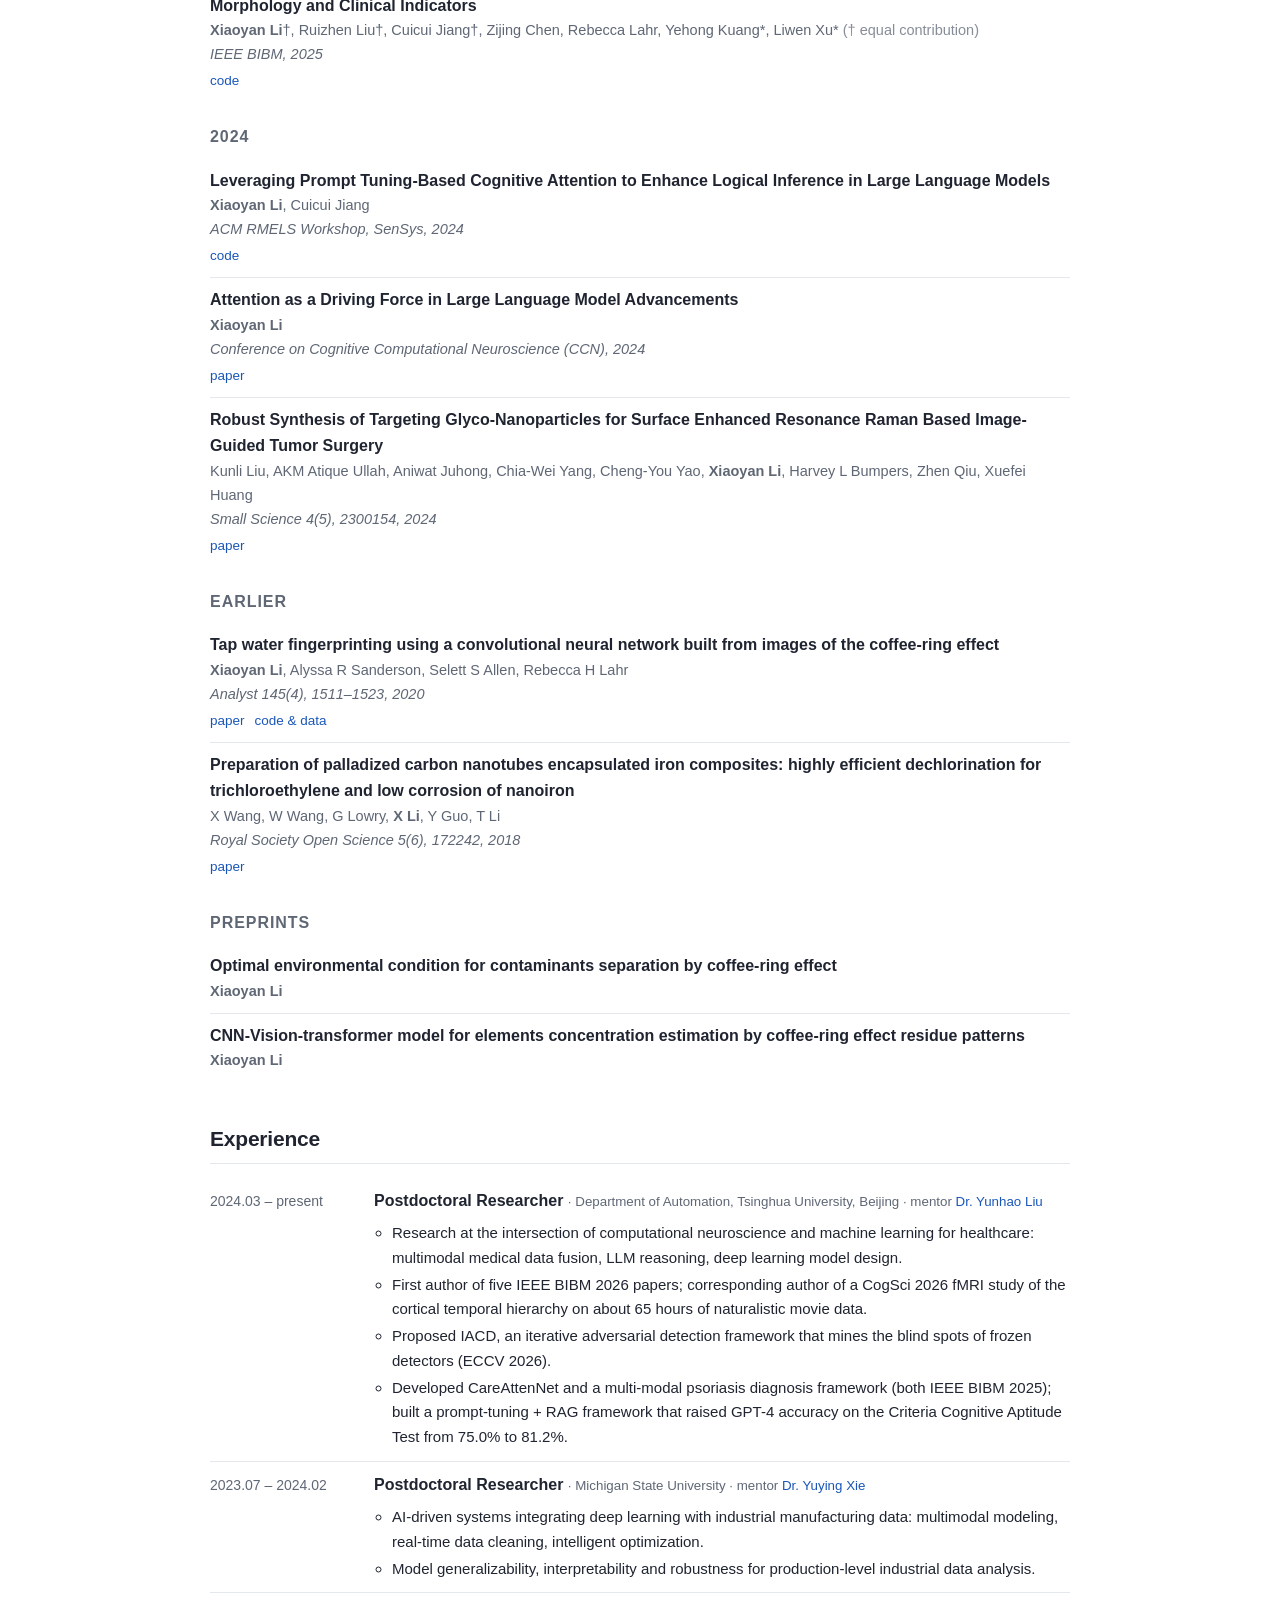
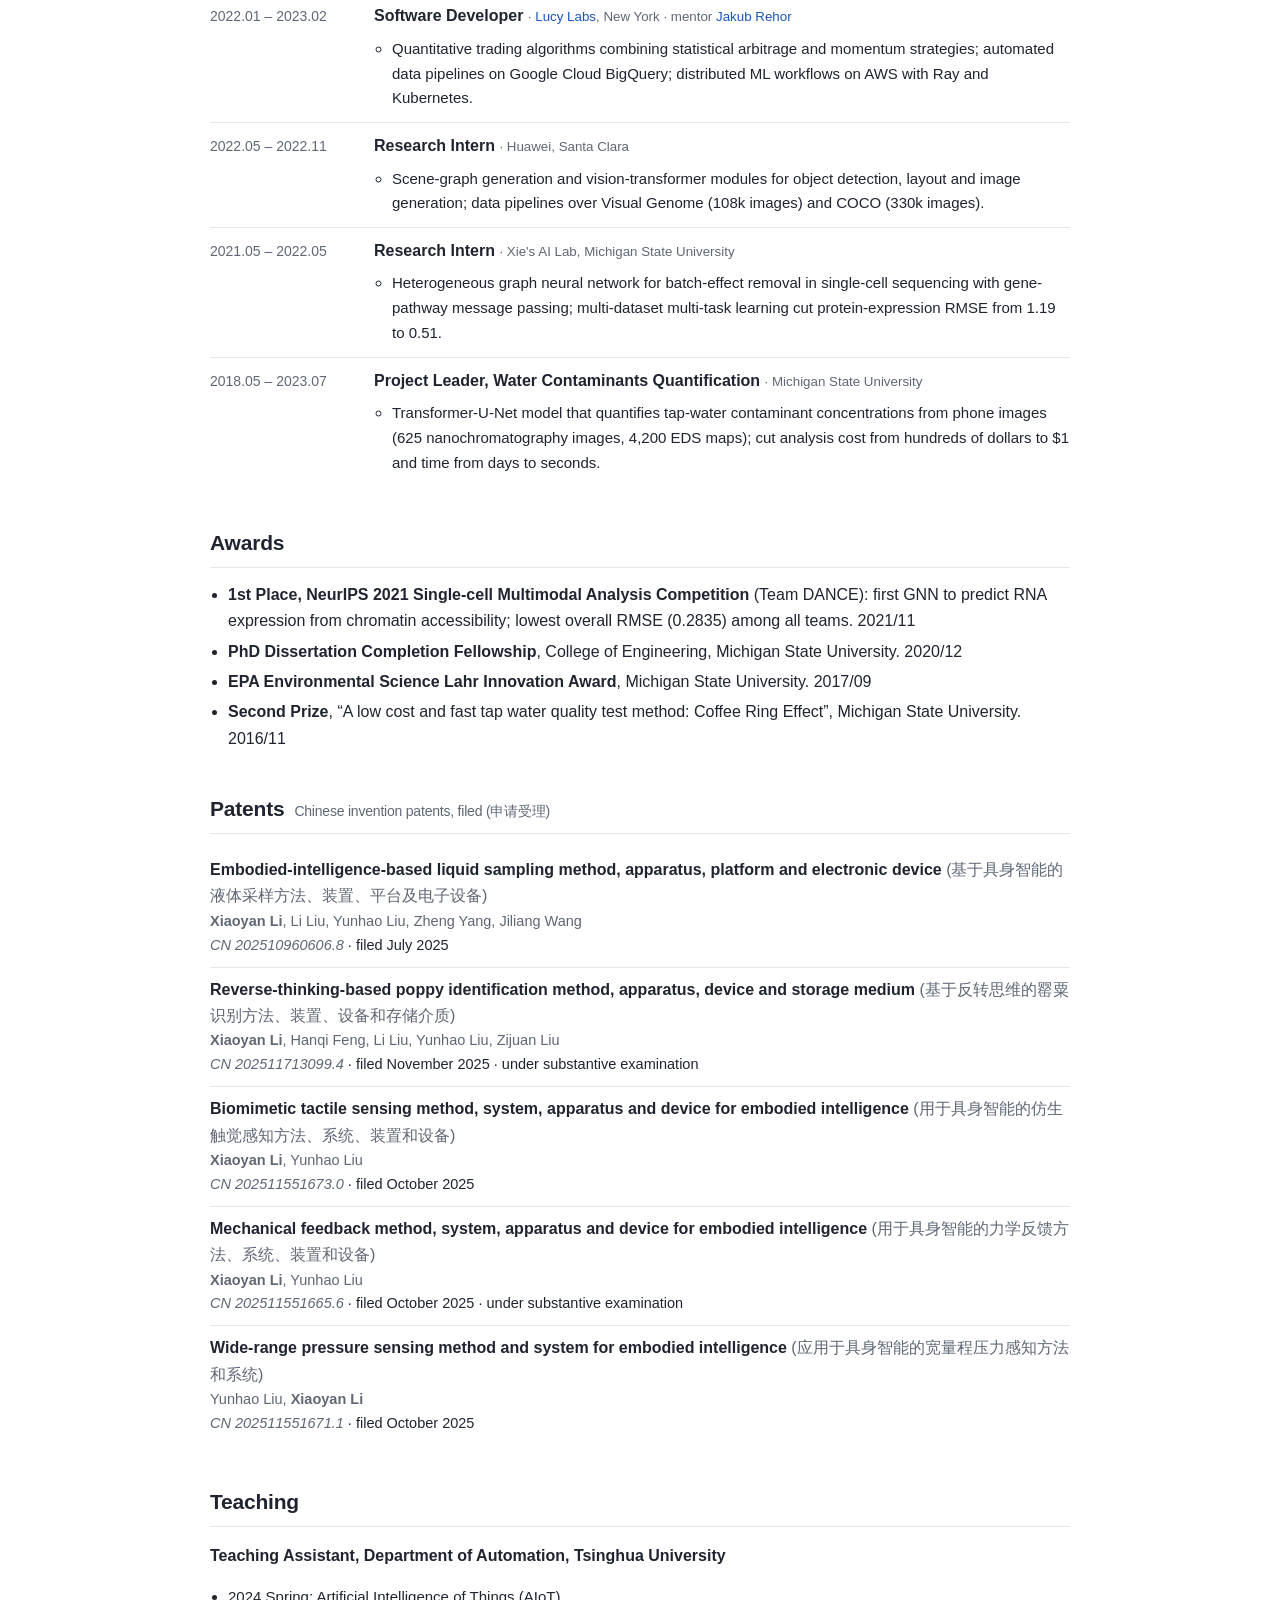
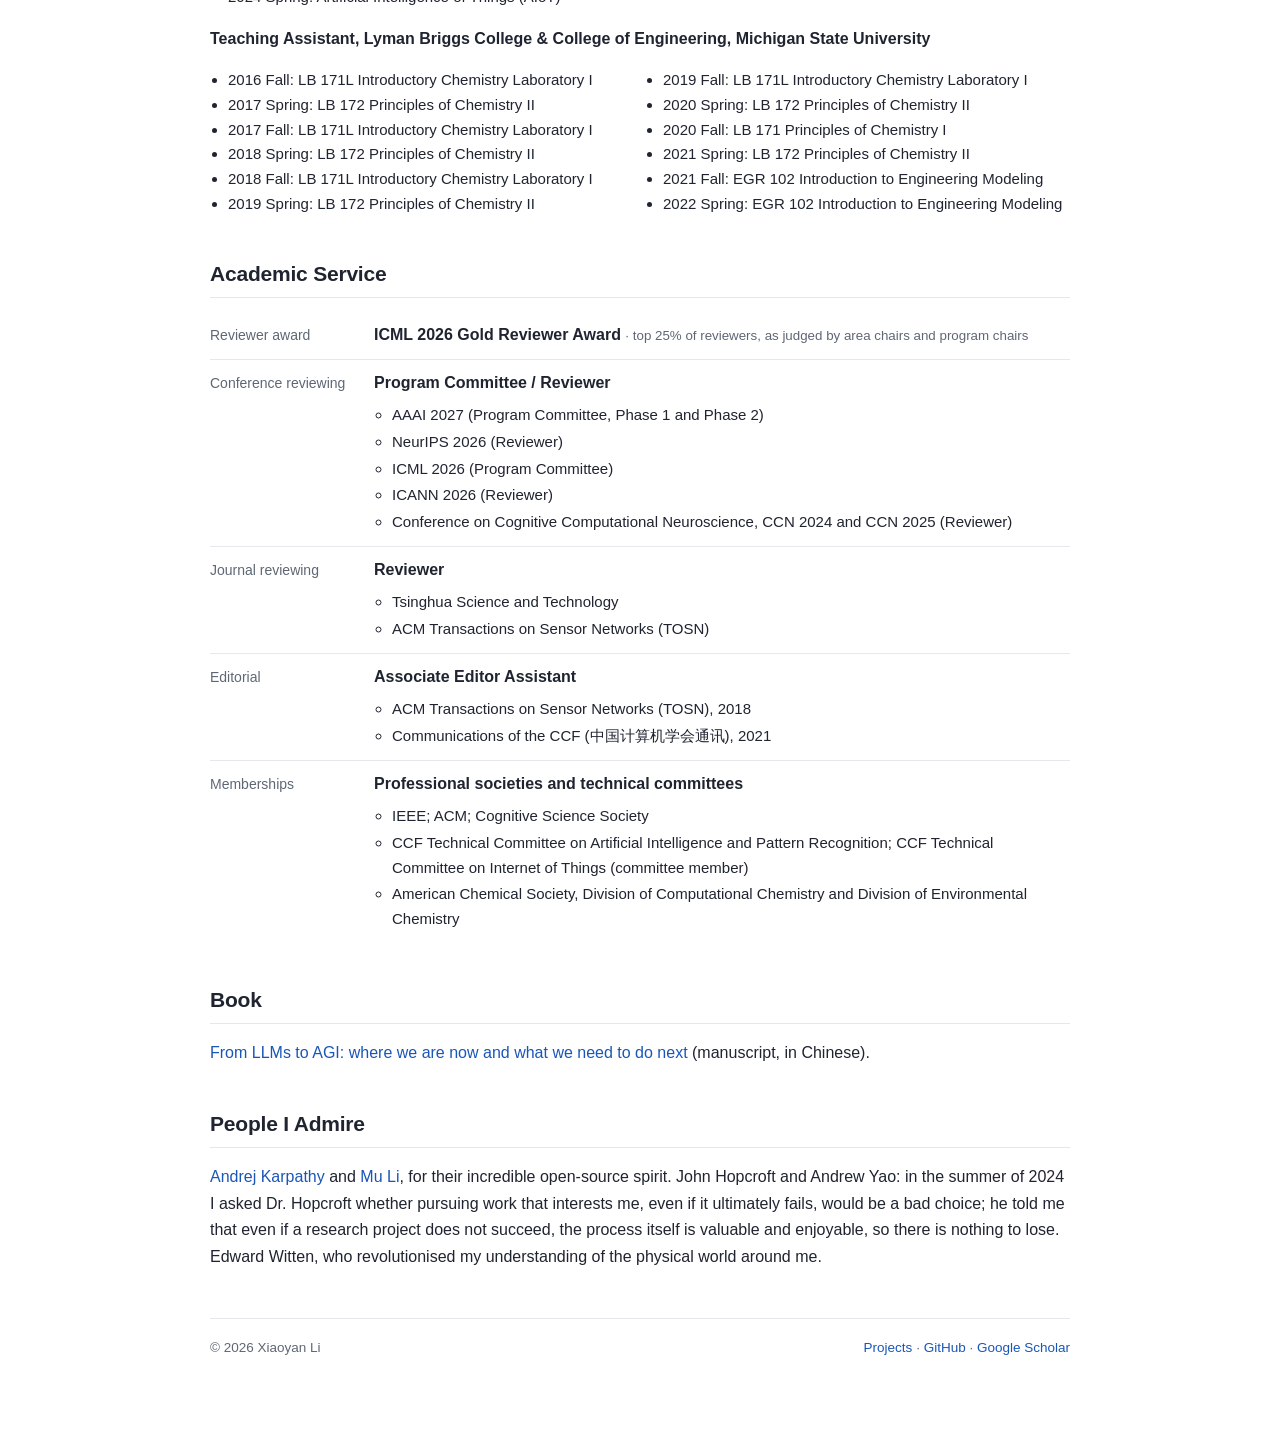
==== commit a9f08c94: "Expand Academic Service: ICML 2026 Gold Reviewer, AAAI/NeurIPS/ICML/ICANN/CCN reviewing, journal rev" ====
--- a/index.html
+++ b/index.html
@@ -186,10 +186,32 @@
   </ul>
 
   <h2 class="sec" id="service">Academic Service</h2>
-  <ul class="awards">
-    <li><strong>Reviewer:</strong> CCN 2024, Tsinghua Science and Technology, ACM Transactions on Sensor Networks (TOSN).</li>
-    <li><strong>Associate Editor:</strong> Tsinghua Science and Technology. <strong>Editor-in-Chief Assistant:</strong> Communications of the CCF.</li>
-    <li><strong>Specialist member:</strong> CCF Artificial Intelligence &amp; Pattern Recognition; CCF Internet of Things; Chinese Association for Artificial Intelligence; American Chemical Society.</li>
+  <ul class="exp">
+    <li><span class="d">Reviewer award</span><div><div class="r">ICML 2026 Gold Reviewer Award <small>· top 25% of reviewers, as judged by area chairs and program chairs</small></div></div></li>
+    <li><span class="d">Conference reviewing</span><div><div class="r">Program Committee / Reviewer</div>
+      <ul>
+        <li>AAAI 2027 (Program Committee, Phase 1 and Phase 2)</li>
+        <li>NeurIPS 2026 (Reviewer)</li>
+        <li>ICML 2026 (Program Committee)</li>
+        <li>ICANN 2026 (Reviewer)</li>
+        <li>Conference on Cognitive Computational Neuroscience, CCN 2024 and CCN 2025 (Reviewer)</li>
+      </ul></div></li>
+    <li><span class="d">Journal reviewing</span><div><div class="r">Reviewer</div>
+      <ul>
+        <li>Tsinghua Science and Technology</li>
+        <li>ACM Transactions on Sensor Networks (TOSN)</li>
+      </ul></div></li>
+    <li><span class="d">Editorial</span><div><div class="r">Associate Editor Assistant</div>
+      <ul>
+        <li>ACM Transactions on Sensor Networks (TOSN), 2018</li>
+        <li>Communications of the CCF (中国计算机学会通讯), 2021</li>
+      </ul></div></li>
+    <li><span class="d">Memberships</span><div><div class="r">Professional societies and technical committees</div>
+      <ul>
+        <li>IEEE; ACM; Cognitive Science Society</li>
+        <li>CCF Technical Committee on Artificial Intelligence and Pattern Recognition; CCF Technical Committee on Internet of Things (committee member)</li>
+        <li>American Chemical Society, Division of Computational Chemistry and Division of Environmental Chemistry</li>
+      </ul></div></li>
   </ul>
 
   <h2 class="sec" id="book">Book</h2>
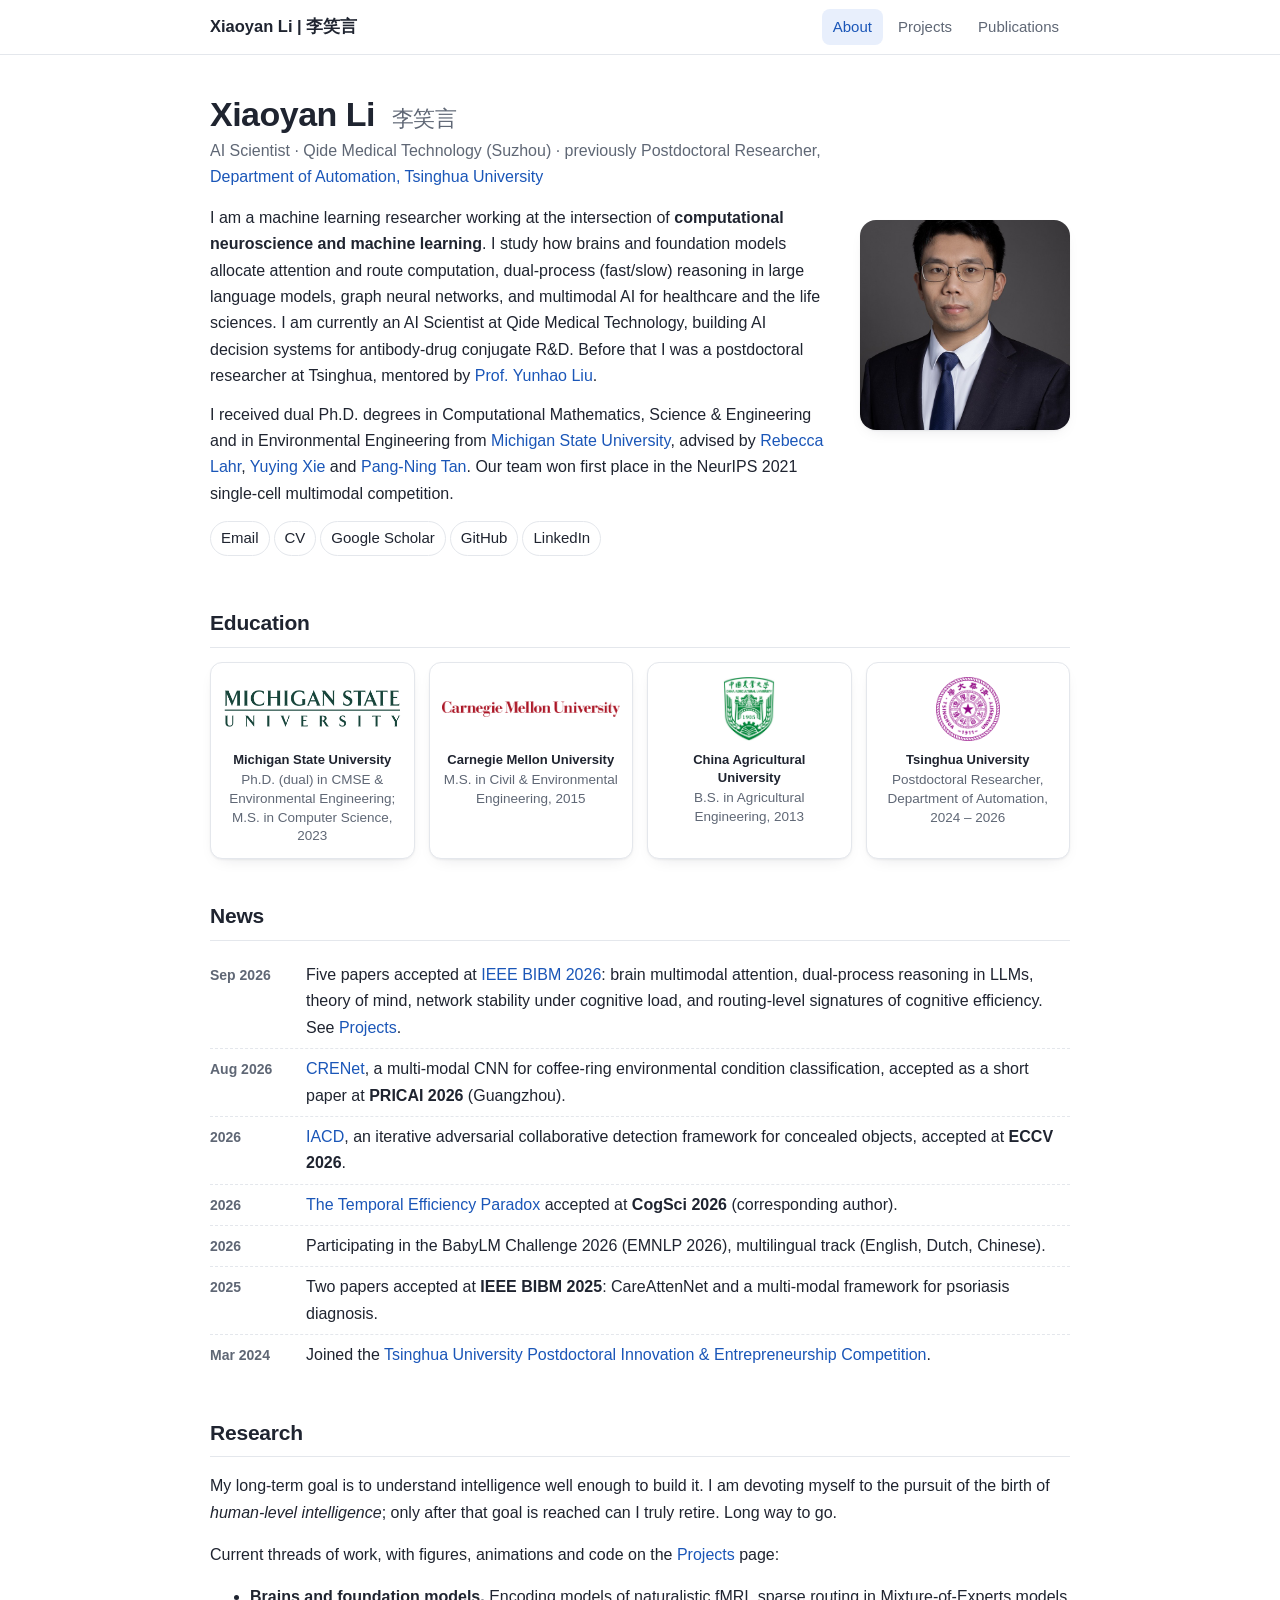
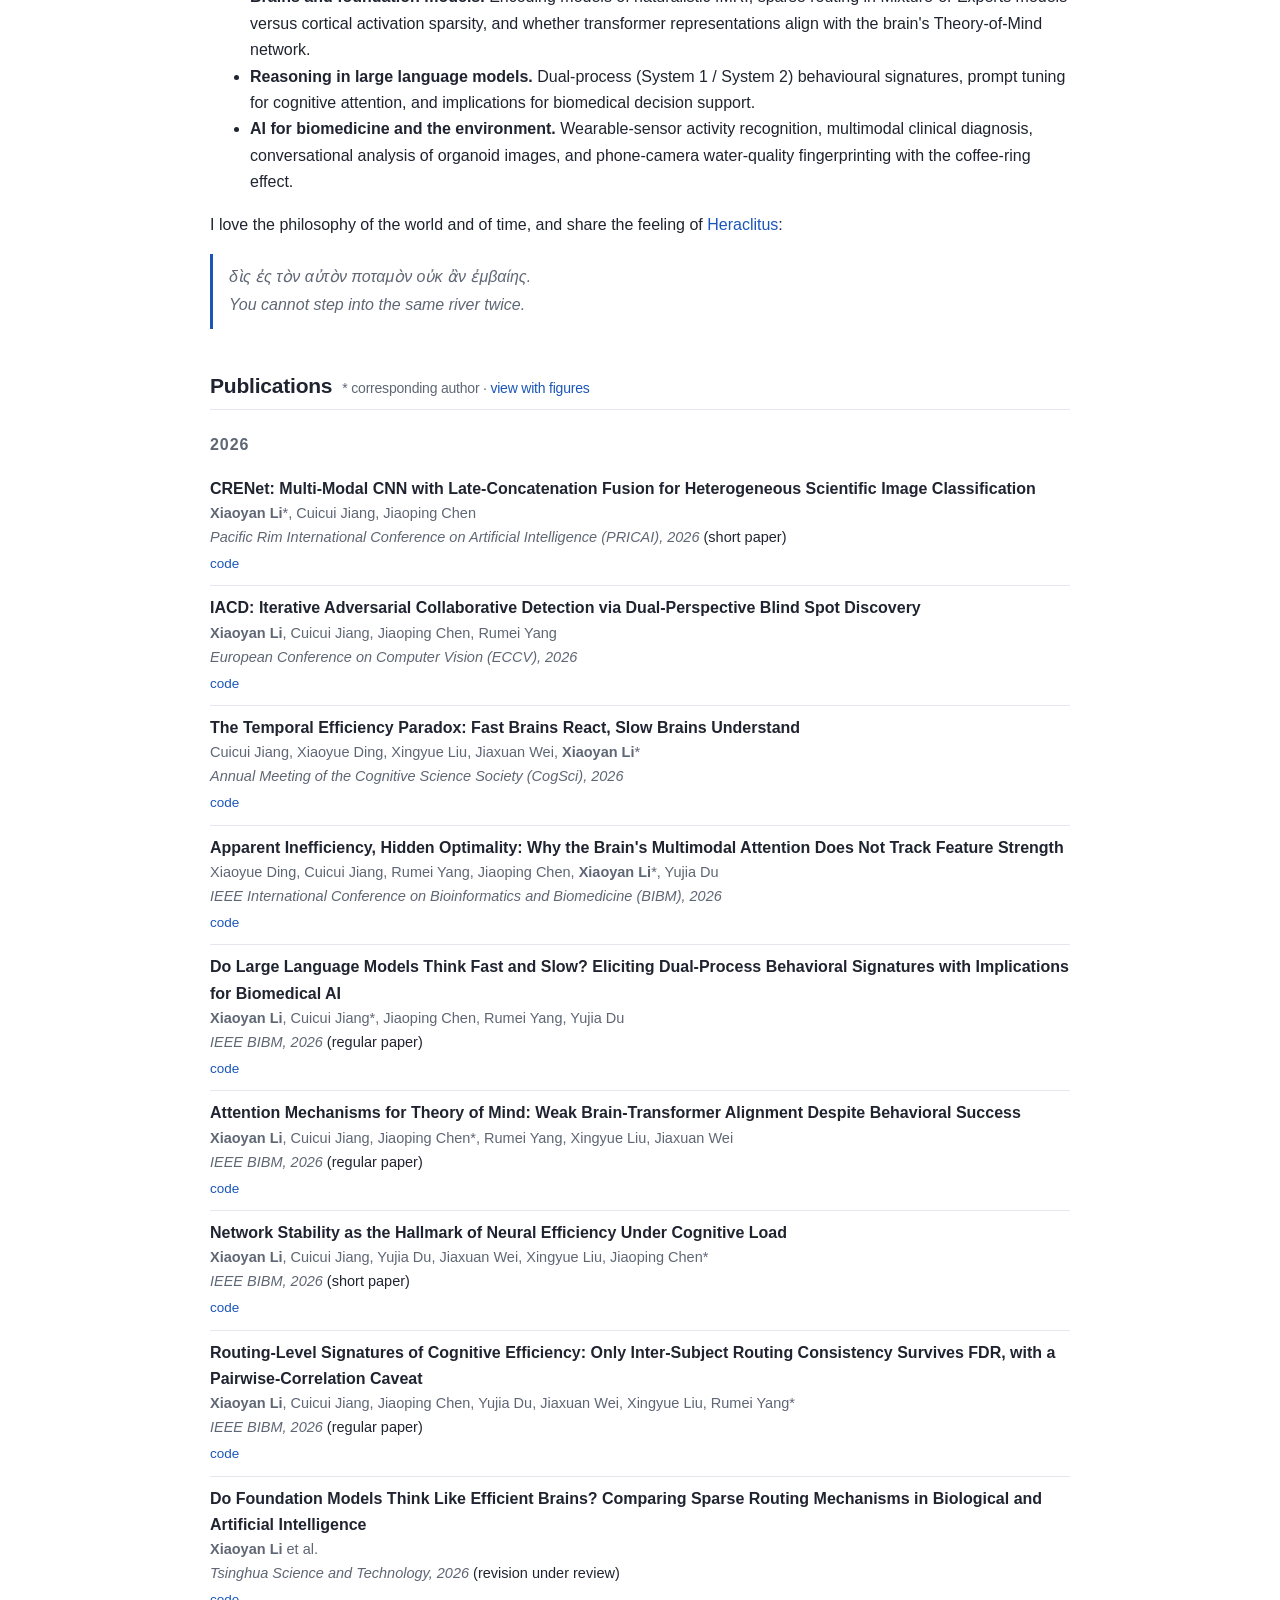
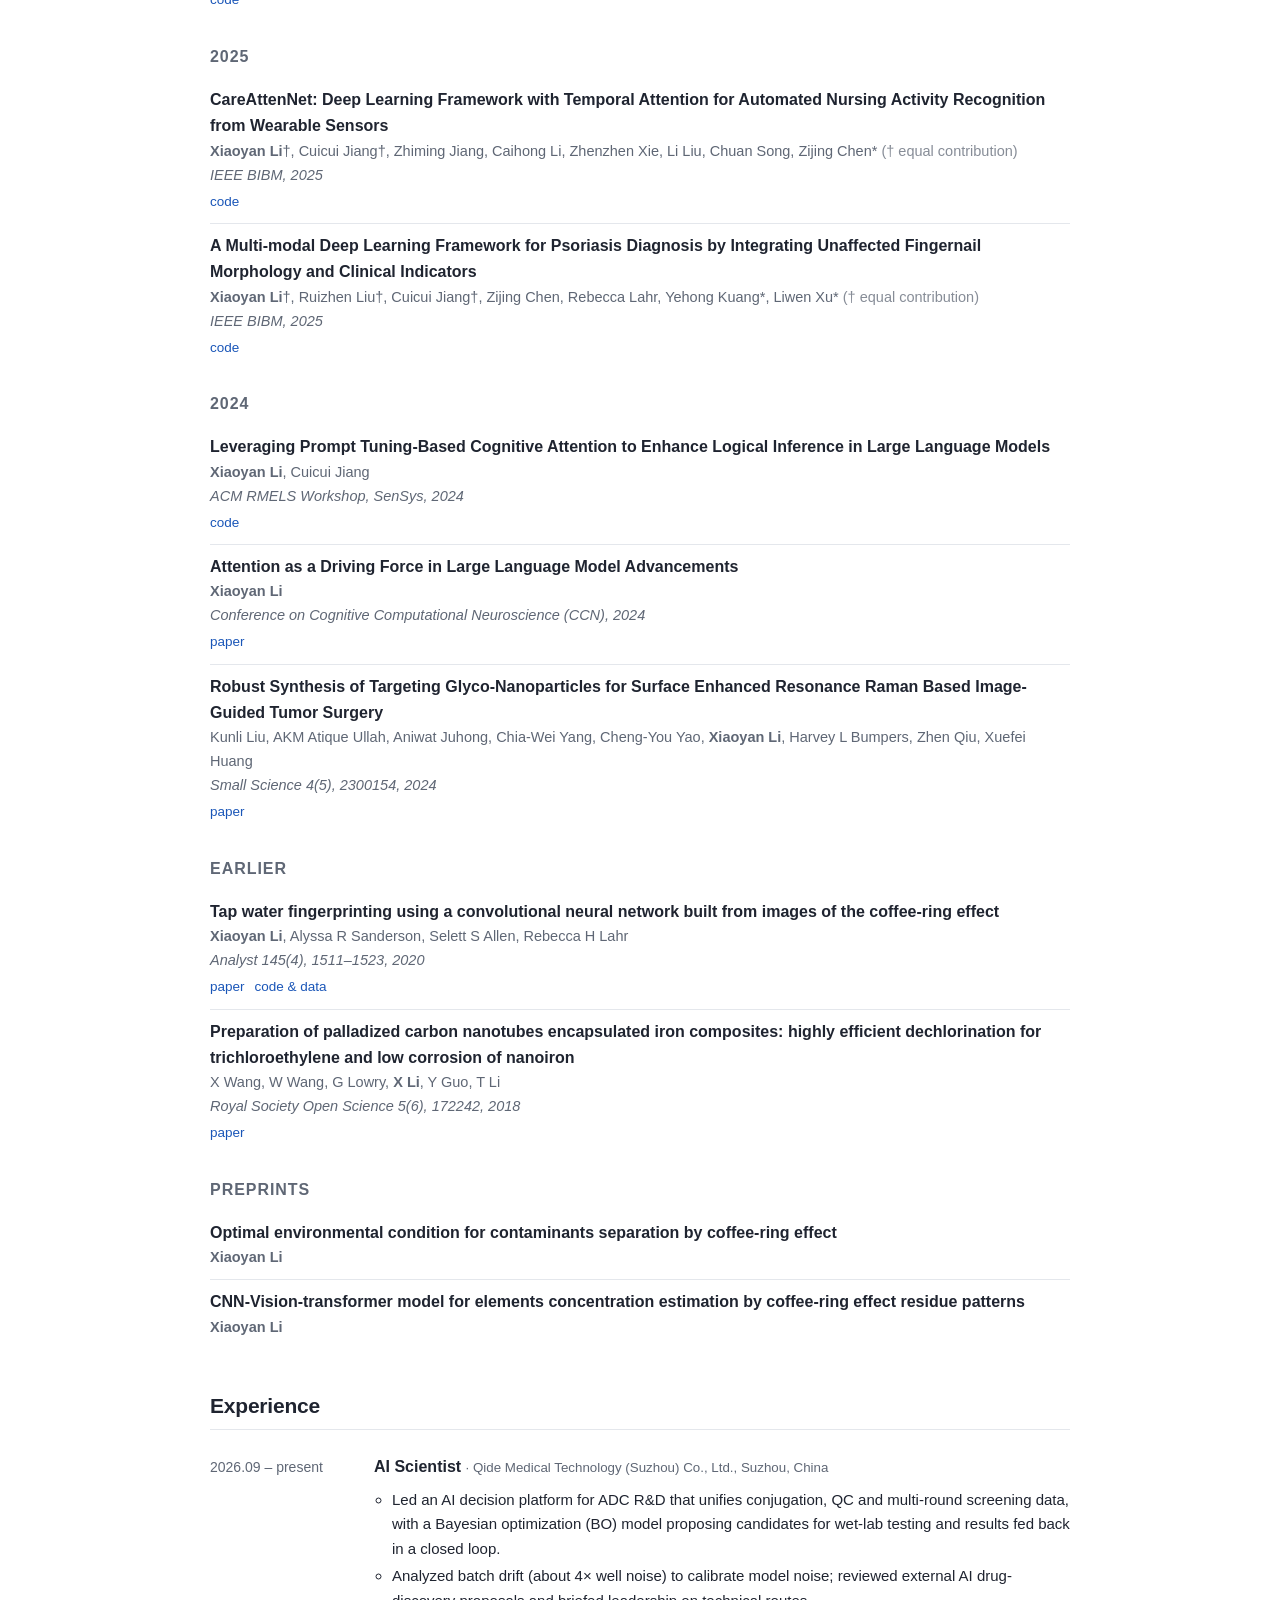
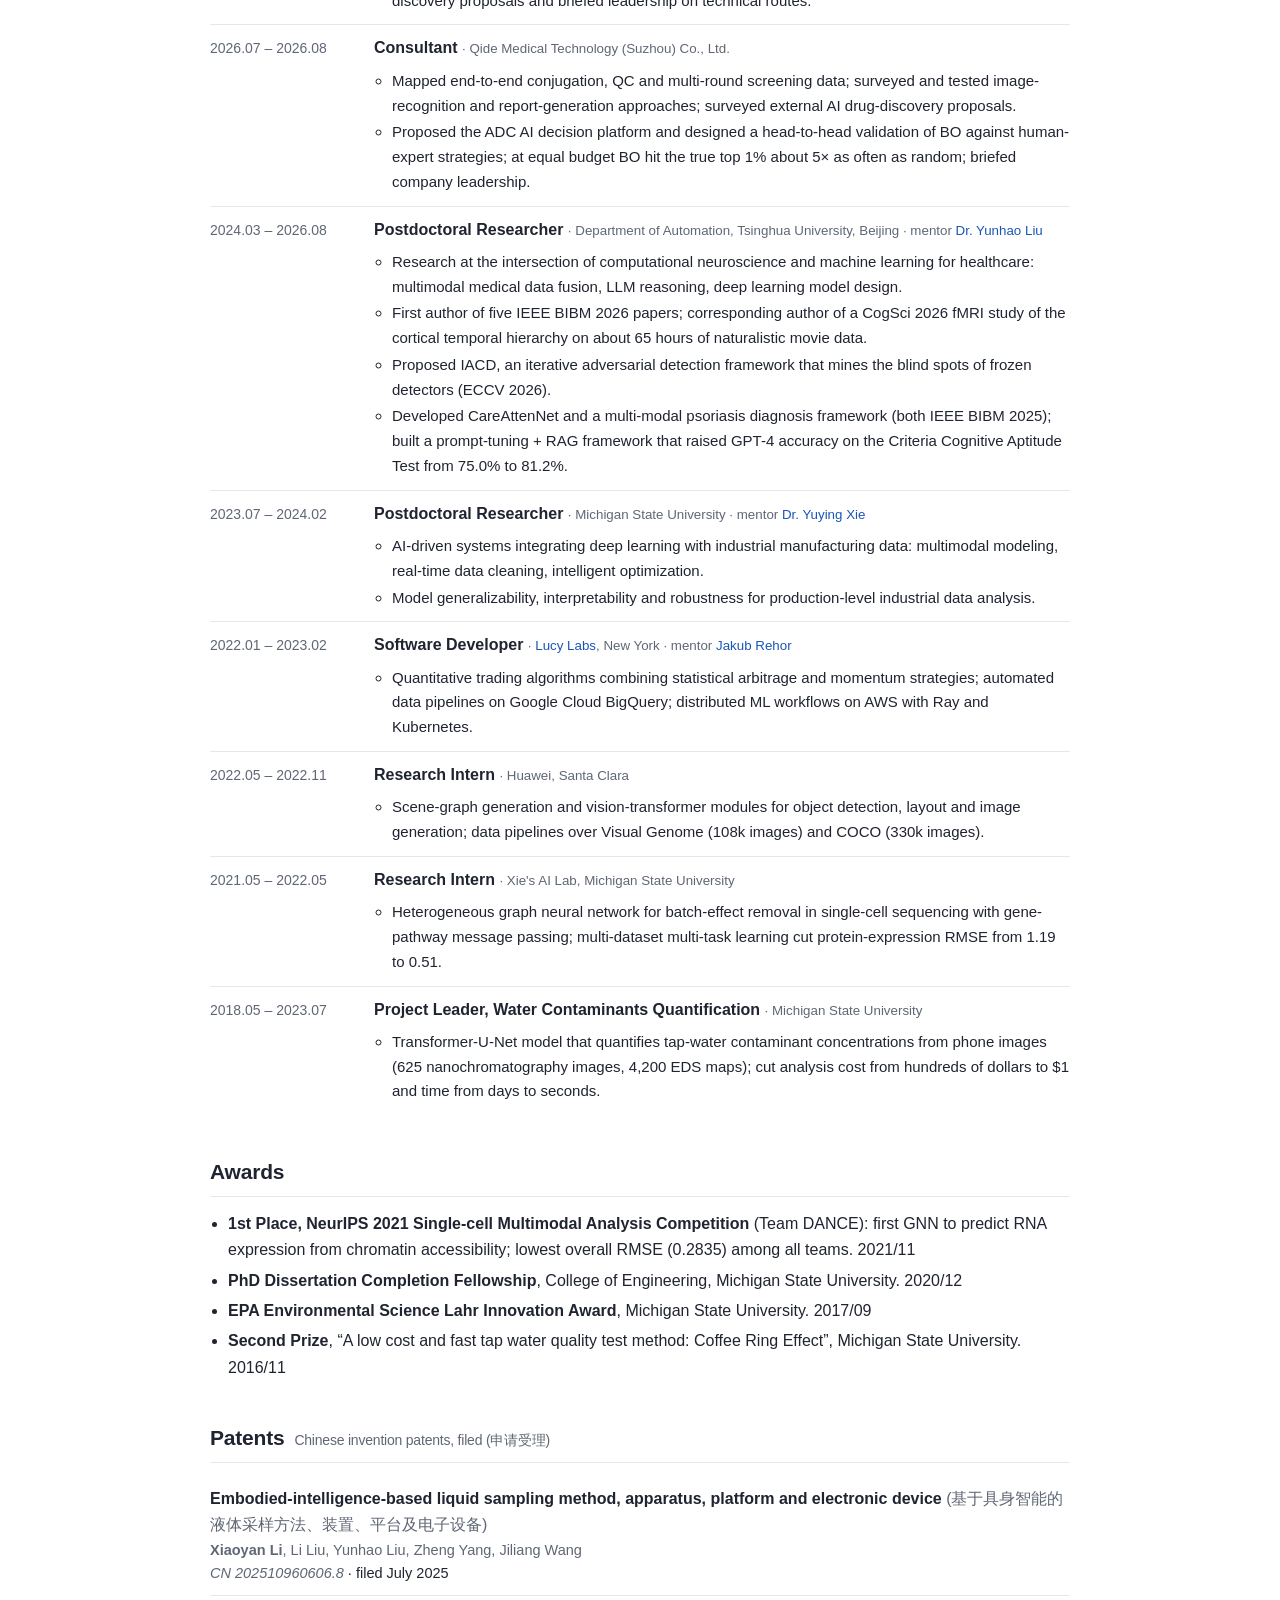
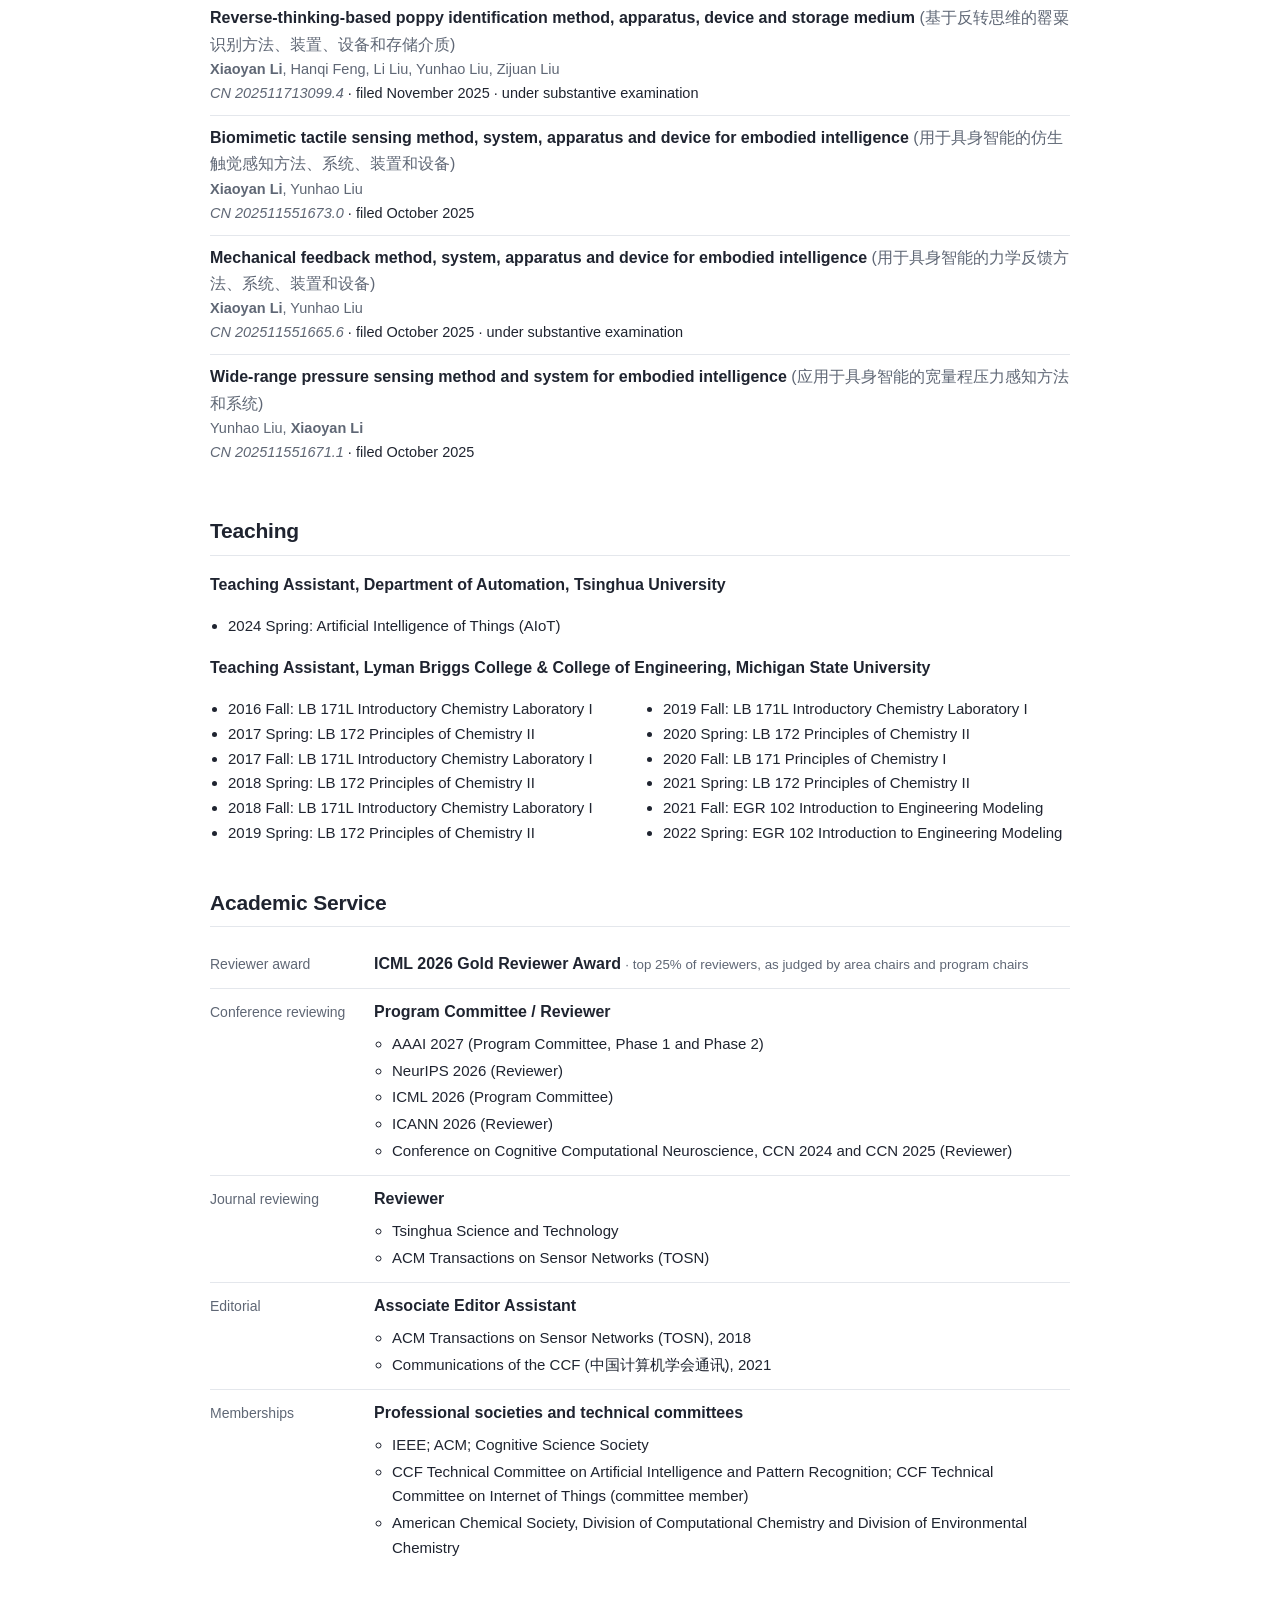
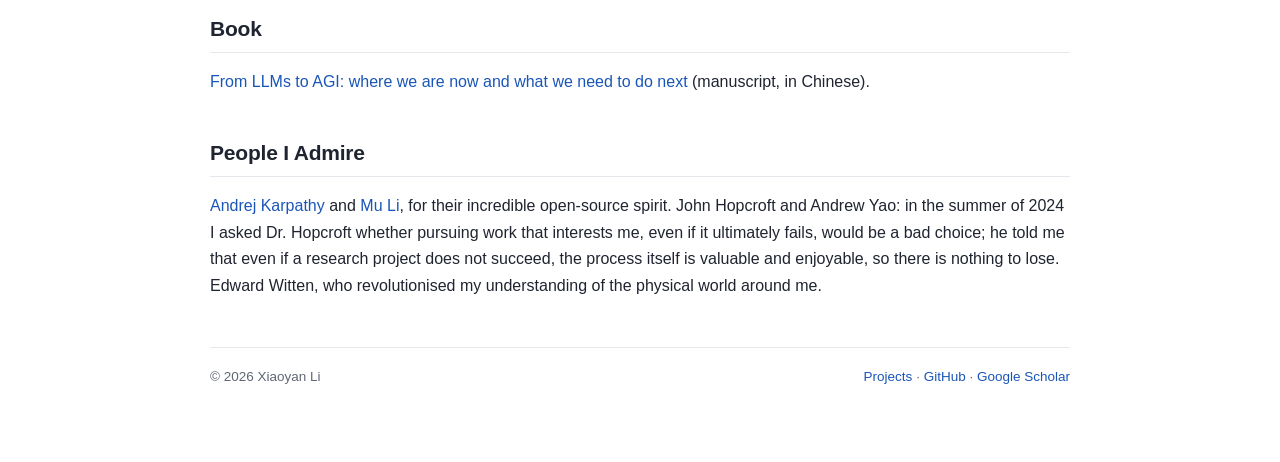
==== commit 6250906f: "Update homepage: CRENet (PRICAI 2026), Qide experience, datasets, TST status, current position" ====
--- a/index.html
+++ b/index.html
@@ -4,7 +4,7 @@
 <meta charset="utf-8">
 <meta name="viewport" content="width=device-width, initial-scale=1">
 <title>Xiaoyan Li 李笑言</title>
-<meta name="description" content="Xiaoyan Li (李笑言): machine learning researcher working at the intersection of computational neuroscience, large language models, and AI for biomedicine. Postdoc at Tsinghua University; dual Ph.D. from Michigan State University.">
+<meta name="description" content="Xiaoyan Li (李笑言): machine learning researcher working at the intersection of computational neuroscience, large language models, and AI for biomedicine. AI Scientist at Qide Medical Technology; previously postdoc at Tsinghua University; dual Ph.D. from Michigan State University.">
 <meta property="og:title" content="Xiaoyan Li 李笑言">
 <meta property="og:description" content="Computational neuroscience × machine learning, LLM reasoning, and AI for biomedicine.">
 <meta property="og:image" content="https://lixiaoyan629.com/images/profile.jpg">
@@ -28,8 +28,8 @@
   <section class="header">
     <div>
       <h1>Xiaoyan Li <span class="cn">李笑言</span></h1>
-      <p class="role">Postdoctoral Researcher · <a href="https://www.au.tsinghua.edu.cn/">Department of Automation, Tsinghua University</a> · Beijing</p>
-      <p>I am a machine learning researcher working at the intersection of <strong>computational neuroscience and machine learning</strong>. I study how brains and foundation models allocate attention and route computation, dual-process (fast/slow) reasoning in large language models, graph neural networks, and multimodal AI for healthcare and the life sciences. At Tsinghua I am mentored by <a href="https://gix.tsinghua.edu.cn/en/Faculty.htm">Prof. Yunhao Liu</a>.</p>
+      <p class="role">AI Scientist · Qide Medical Technology (Suzhou) · previously Postdoctoral Researcher, <a href="https://www.au.tsinghua.edu.cn/">Department of Automation, Tsinghua University</a></p>
+      <p>I am a machine learning researcher working at the intersection of <strong>computational neuroscience and machine learning</strong>. I study how brains and foundation models allocate attention and route computation, dual-process (fast/slow) reasoning in large language models, graph neural networks, and multimodal AI for healthcare and the life sciences. I am currently an AI Scientist at Qide Medical Technology, building AI decision systems for antibody-drug conjugate R&amp;D. Before that I was a postdoctoral researcher at Tsinghua, mentored by <a href="https://gix.tsinghua.edu.cn/en/Faculty.htm">Prof. Yunhao Liu</a>.</p>
       <p>I received dual Ph.D. degrees in Computational Mathematics, Science &amp; Engineering and in Environmental Engineering from <a href="https://msu.edu/">Michigan State University</a>, advised by <a href="https://www.egr.msu.edu/lahrlab/profile/rebecca-h-lahr">Rebecca Lahr</a>, <a href="https://cmse.msu.edu/directory/faculty/yuying-xie/">Yuying Xie</a> and <a href="https://www.cse.msu.edu/~ptan/">Pang-Ning Tan</a>. Our team won first place in the NeurIPS 2021 single-cell multimodal competition.</p>
       <div class="linkrow">
         <a href="mailto:xiaoyanli629@tsinghua.edu.cn">Email</a>
@@ -58,13 +58,14 @@
     </div>
     <div class="tile">
       <div class="logo"><img src="./images/logos/tsinghua.png" alt="Tsinghua University"></div>
-      <div class="deg"><b>Tsinghua University</b><span>Postdoctoral Researcher, Department of Automation, 2024 –</span></div>
+      <div class="deg"><b>Tsinghua University</b><span>Postdoctoral Researcher, Department of Automation, 2024 – 2026</span></div>
     </div>
   </div>
 
   <h2 class="sec" id="news">News</h2>
   <ul class="news">
     <li><span class="d">Sep 2026</span><span>Five papers accepted at <a href="https://ieeebibm.org/BIBM2026/">IEEE BIBM 2026</a>: brain multimodal attention, dual-process reasoning in LLMs, theory of mind, network stability under cognitive load, and routing-level signatures of cognitive efficiency. See <a href="./projects.html">Projects</a>.</span></li>
+    <li><span class="d">Aug 2026</span><span><a href="https://github.com/xiaoyanLi629/CRENet-MultiModal-CoffeeRing">CRENet</a>, a multi-modal CNN for coffee-ring environmental condition classification, accepted as a short paper at <strong>PRICAI 2026</strong> (Guangzhou).</span></li>
     <li><span class="d">2026</span><span><a href="https://github.com/xiaoyanLi629/IACD">IACD</a>, an iterative adversarial collaborative detection framework for concealed objects, accepted at <strong>ECCV 2026</strong>.</span></li>
     <li><span class="d">2026</span><span><a href="https://github.com/xiaoyanLi629/temporal-efficiency-paradox">The Temporal Efficiency Paradox</a> accepted at <strong>CogSci 2026</strong> (corresponding author).</span></li>
     <li><span class="d">2026</span><span>Participating in the BabyLM Challenge 2026 (EMNLP 2026), multilingual track (English, Dutch, Chinese).</span></li>
@@ -86,6 +87,7 @@
   <h2 class="sec" id="publications">Publications <small>* corresponding author · <a href="./projects.html">view with figures</a></small></h2>
   <h3 class="sub">2026</h3>
   <ul class="pubs">
+    <li><div class="t">CRENet: Multi-Modal CNN with Late-Concatenation Fusion for Heterogeneous Scientific Image Classification</div><div class="a"><b>Xiaoyan Li</b>*, Cuicui Jiang, Jiaoping Chen</div><div class="v"><em>Pacific Rim International Conference on Artificial Intelligence (PRICAI), 2026</em> (short paper)</div><div class="l"><a href="https://github.com/xiaoyanLi629/CRENet-MultiModal-CoffeeRing">code</a></div></li>
     <li><div class="t">IACD: Iterative Adversarial Collaborative Detection via Dual-Perspective Blind Spot Discovery</div><div class="a"><b>Xiaoyan Li</b>, Cuicui Jiang, Jiaoping Chen, Rumei Yang</div><div class="v"><em>European Conference on Computer Vision (ECCV), 2026</em></div><div class="l"><a href="https://github.com/xiaoyanLi629/IACD">code</a></div></li>
     <li><div class="t">The Temporal Efficiency Paradox: Fast Brains React, Slow Brains Understand</div><div class="a">Cuicui Jiang, Xiaoyue Ding, Xingyue Liu, Jiaxuan Wei, <b>Xiaoyan Li</b>*</div><div class="v"><em>Annual Meeting of the Cognitive Science Society (CogSci), 2026</em></div><div class="l"><a href="https://github.com/xiaoyanLi629/temporal-efficiency-paradox">code</a></div></li>
     <li><div class="t">Apparent Inefficiency, Hidden Optimality: Why the Brain's Multimodal Attention Does Not Track Feature Strength</div><div class="a">Xiaoyue Ding, Cuicui Jiang, Rumei Yang, Jiaoping Chen, <b>Xiaoyan Li</b>*, Yujia Du</div><div class="v"><em>IEEE International Conference on Bioinformatics and Biomedicine (BIBM), 2026</em></div><div class="l"><a href="https://github.com/xiaoyanLi629/encoding-attention-dissociation">code</a></div></li>
@@ -93,7 +95,7 @@
     <li><div class="t">Attention Mechanisms for Theory of Mind: Weak Brain-Transformer Alignment Despite Behavioral Success</div><div class="a"><b>Xiaoyan Li</b>, Cuicui Jiang, Jiaoping Chen*, Rumei Yang, Xingyue Liu, Jiaxuan Wei</div><div class="v"><em>IEEE BIBM, 2026</em> (regular paper)</div><div class="l"><a href="https://github.com/xiaoyanLi629/attention-tom-brain-transformer">code</a></div></li>
     <li><div class="t">Network Stability as the Hallmark of Neural Efficiency Under Cognitive Load</div><div class="a"><b>Xiaoyan Li</b>, Cuicui Jiang, Yujia Du, Jiaxuan Wei, Xingyue Liu, Jiaoping Chen*</div><div class="v"><em>IEEE BIBM, 2026</em> (short paper)</div><div class="l"><a href="https://github.com/xiaoyanLi629/neural-efficiency-cognitive-load">code</a></div></li>
     <li><div class="t">Routing-Level Signatures of Cognitive Efficiency: Only Inter-Subject Routing Consistency Survives FDR, with a Pairwise-Correlation Caveat</div><div class="a"><b>Xiaoyan Li</b>, Cuicui Jiang, Jiaoping Chen, Yujia Du, Jiaxuan Wei, Xingyue Liu, Rumei Yang*</div><div class="v"><em>IEEE BIBM, 2026</em> (regular paper)</div><div class="l"><a href="https://github.com/xiaoyanLi629/routing-signatures-efficiency">code</a></div></li>
-    <li><div class="t">Do Foundation Models Think Like Efficient Brains? Comparing Sparse Routing Mechanisms in Biological and Artificial Intelligence</div><div class="a"><b>Xiaoyan Li</b> et al.</div><div class="v"><em>Tsinghua Science and Technology, 2026</em> (under review)</div><div class="l"><a href="https://github.com/xiaoyanLi629/brain-moe-sparse-routing">code</a></div></li>
+    <li><div class="t">Do Foundation Models Think Like Efficient Brains? Comparing Sparse Routing Mechanisms in Biological and Artificial Intelligence</div><div class="a"><b>Xiaoyan Li</b> et al.</div><div class="v"><em>Tsinghua Science and Technology, 2026</em> (revision under review)</div><div class="l"><a href="https://github.com/xiaoyanLi629/brain-moe-sparse-routing">code</a></div></li>
   </ul>
   <h3 class="sub">2025</h3>
   <ul class="pubs">
@@ -119,7 +121,17 @@
 
   <h2 class="sec" id="experience">Experience</h2>
   <ul class="exp">
-    <li><span class="d">2024.03 – present</span><div><div class="r">Postdoctoral Researcher <small>· Department of Automation, Tsinghua University, Beijing · mentor <a href="https://gix.tsinghua.edu.cn/en/Faculty.htm">Dr. Yunhao Liu</a></small></div>
+    <li><span class="d">2026.09 – present</span><div><div class="r">AI Scientist <small>· Qide Medical Technology (Suzhou) Co., Ltd., Suzhou, China</small></div>
+      <ul>
+        <li>Led an AI decision platform for ADC R&amp;D that unifies conjugation, QC and multi-round screening data, with a Bayesian optimization (BO) model proposing candidates for wet-lab testing and results fed back in a closed loop.</li>
+        <li>Analyzed batch drift (about 4&times; well noise) to calibrate model noise; reviewed external AI drug-discovery proposals and briefed leadership on technical routes.</li>
+      </ul></div></li>
+    <li><span class="d">2026.07 – 2026.08</span><div><div class="r">Consultant <small>· Qide Medical Technology (Suzhou) Co., Ltd.</small></div>
+      <ul>
+        <li>Mapped end-to-end conjugation, QC and multi-round screening data; surveyed and tested image-recognition and report-generation approaches; surveyed external AI drug-discovery proposals.</li>
+        <li>Proposed the ADC AI decision platform and designed a head-to-head validation of BO against human-expert strategies; at equal budget BO hit the true top 1% about 5&times; as often as random; briefed company leadership.</li>
+      </ul></div></li>
+    <li><span class="d">2024.03 – 2026.08</span><div><div class="r">Postdoctoral Researcher <small>· Department of Automation, Tsinghua University, Beijing · mentor <a href="https://gix.tsinghua.edu.cn/en/Faculty.htm">Dr. Yunhao Liu</a></small></div>
       <ul>
         <li>Research at the intersection of computational neuroscience and machine learning for healthcare: multimodal medical data fusion, LLM reasoning, deep learning model design.</li>
         <li>First author of five IEEE BIBM 2026 papers; corresponding author of a CogSci 2026 fMRI study of the cortical temporal hierarchy on about 65 hours of naturalistic movie data.</li>
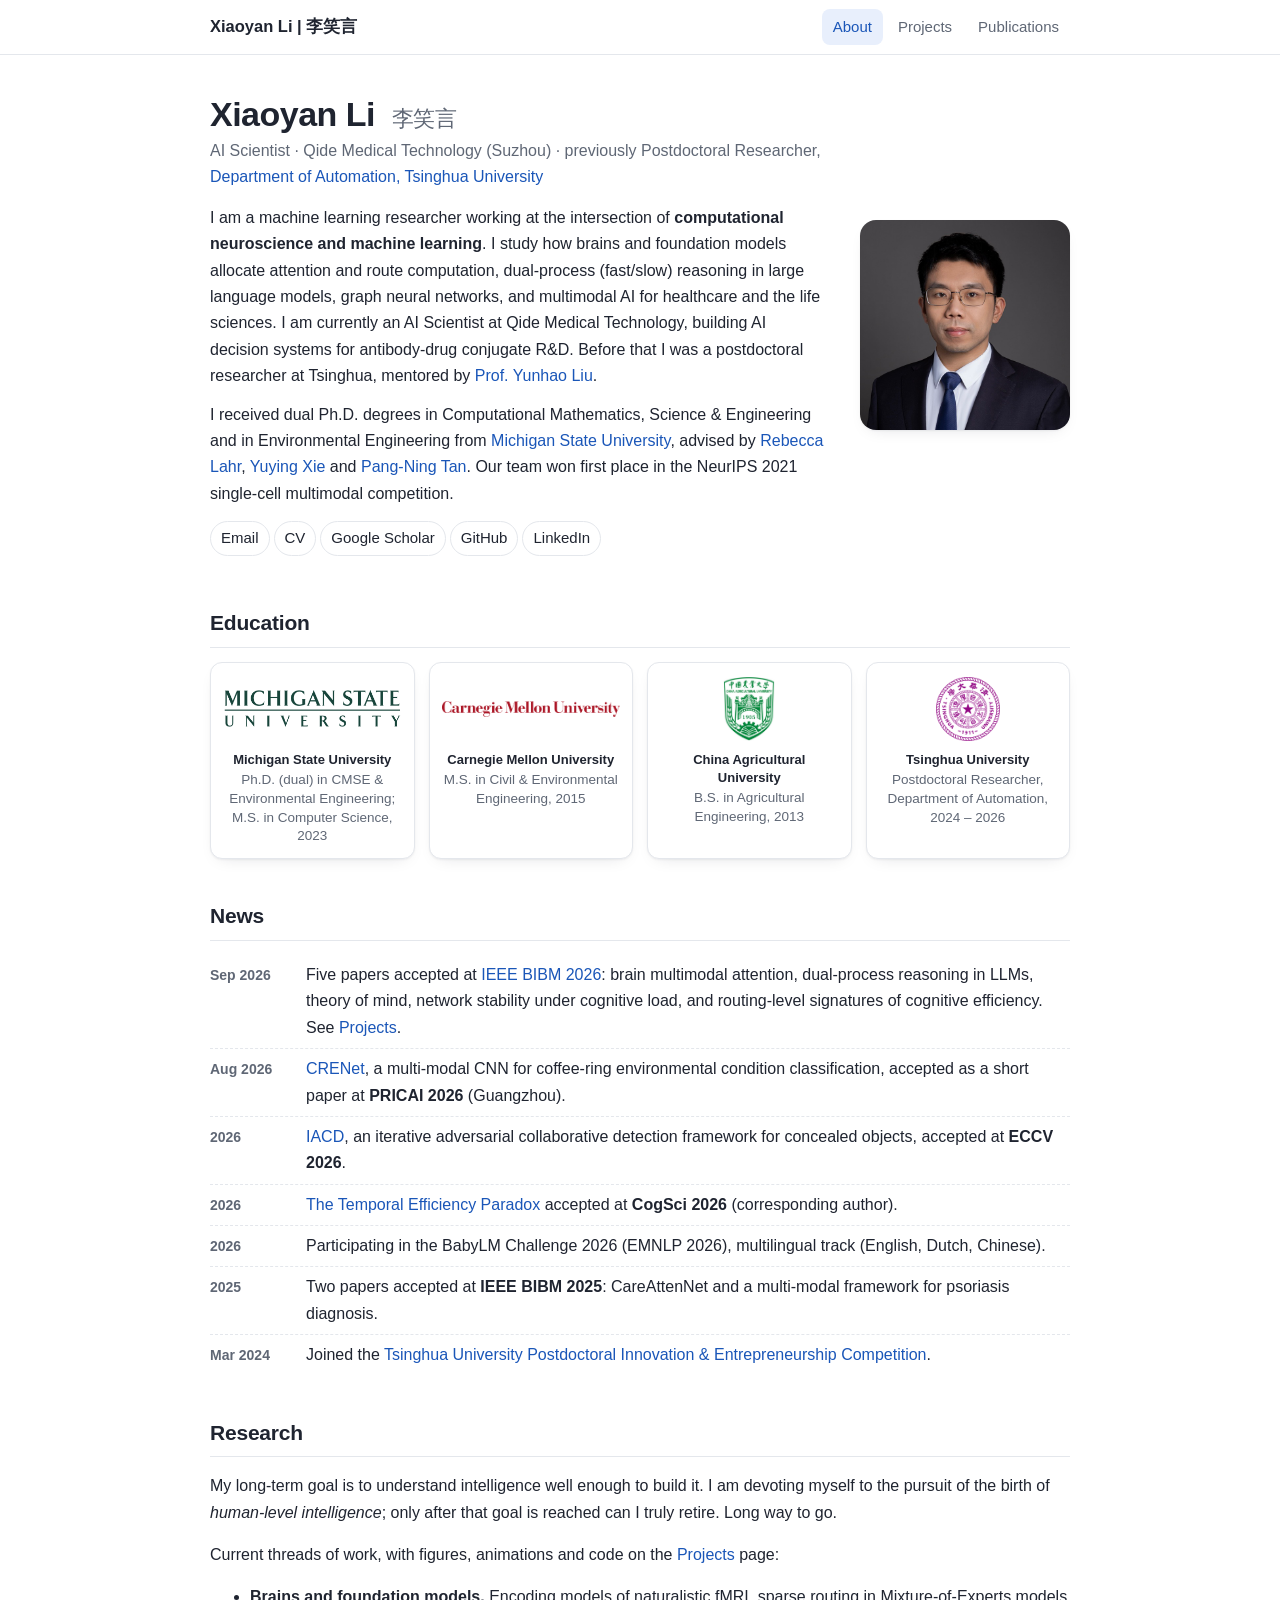
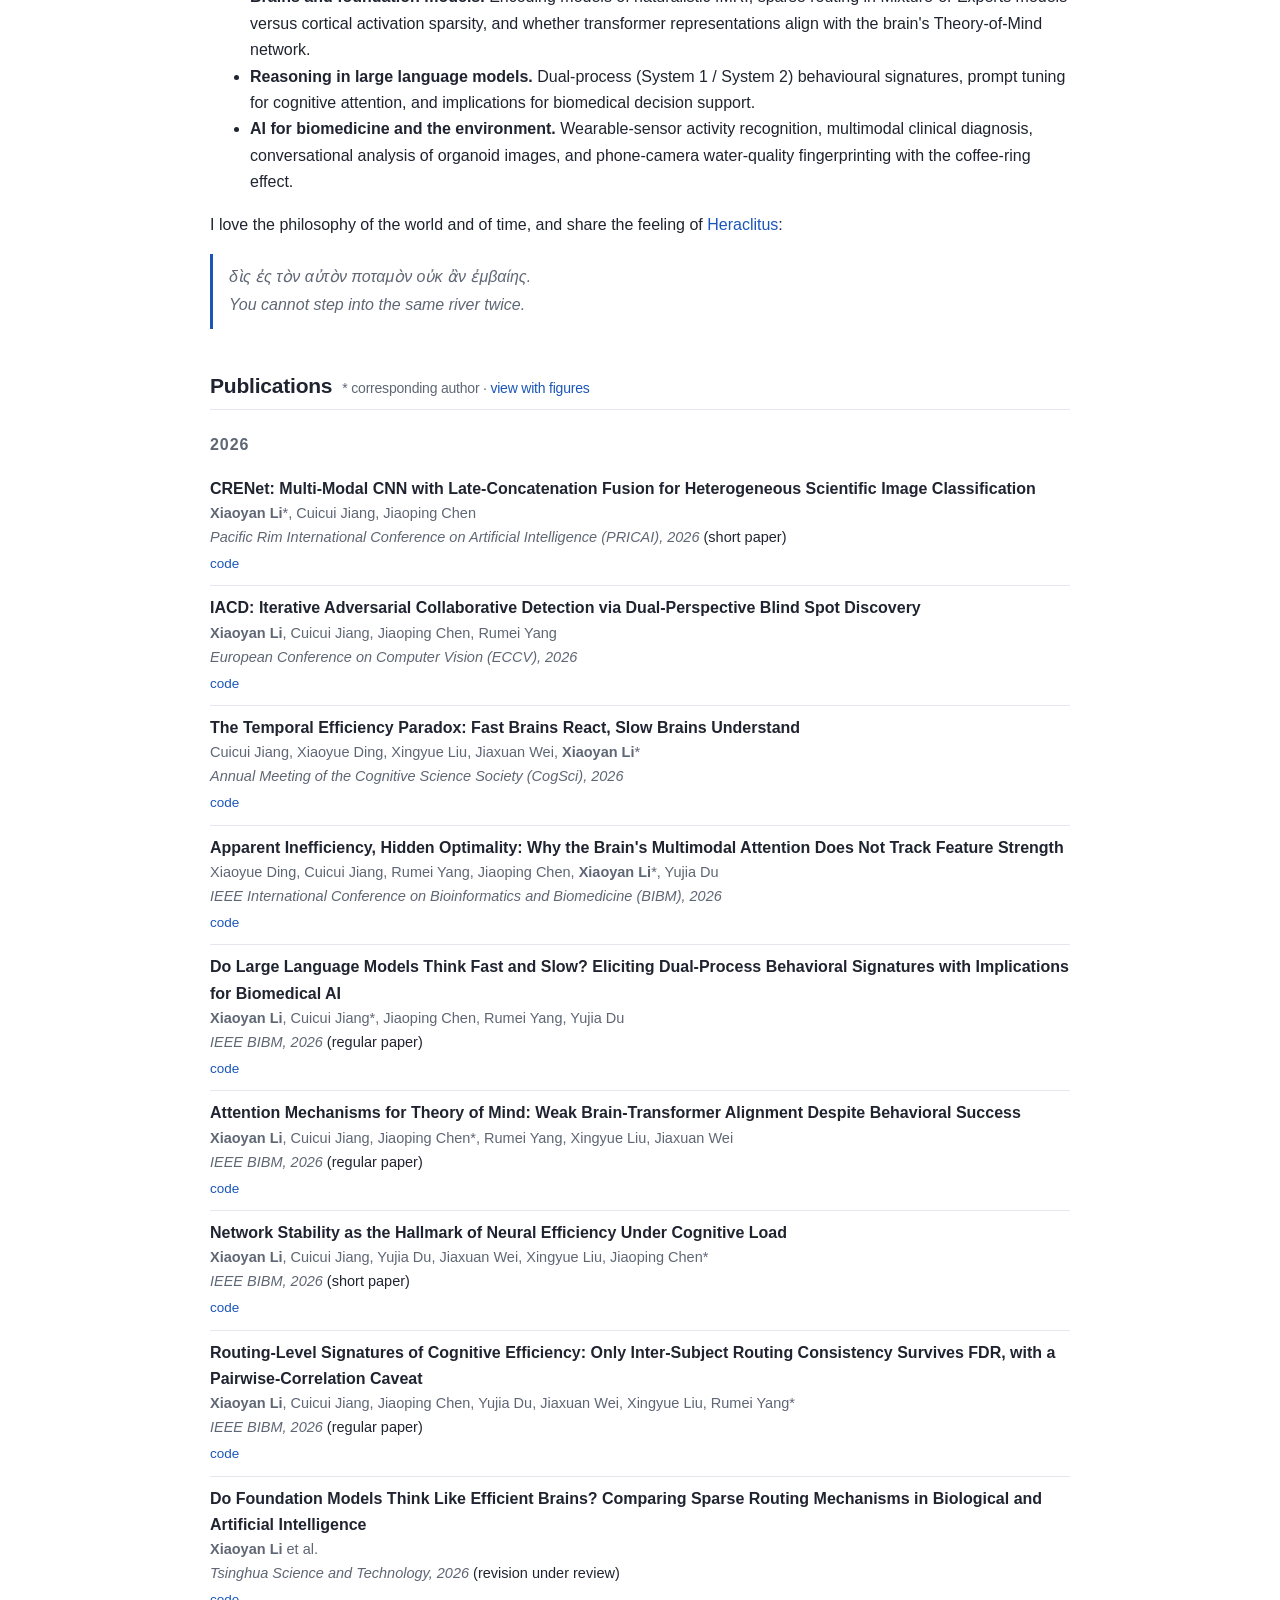
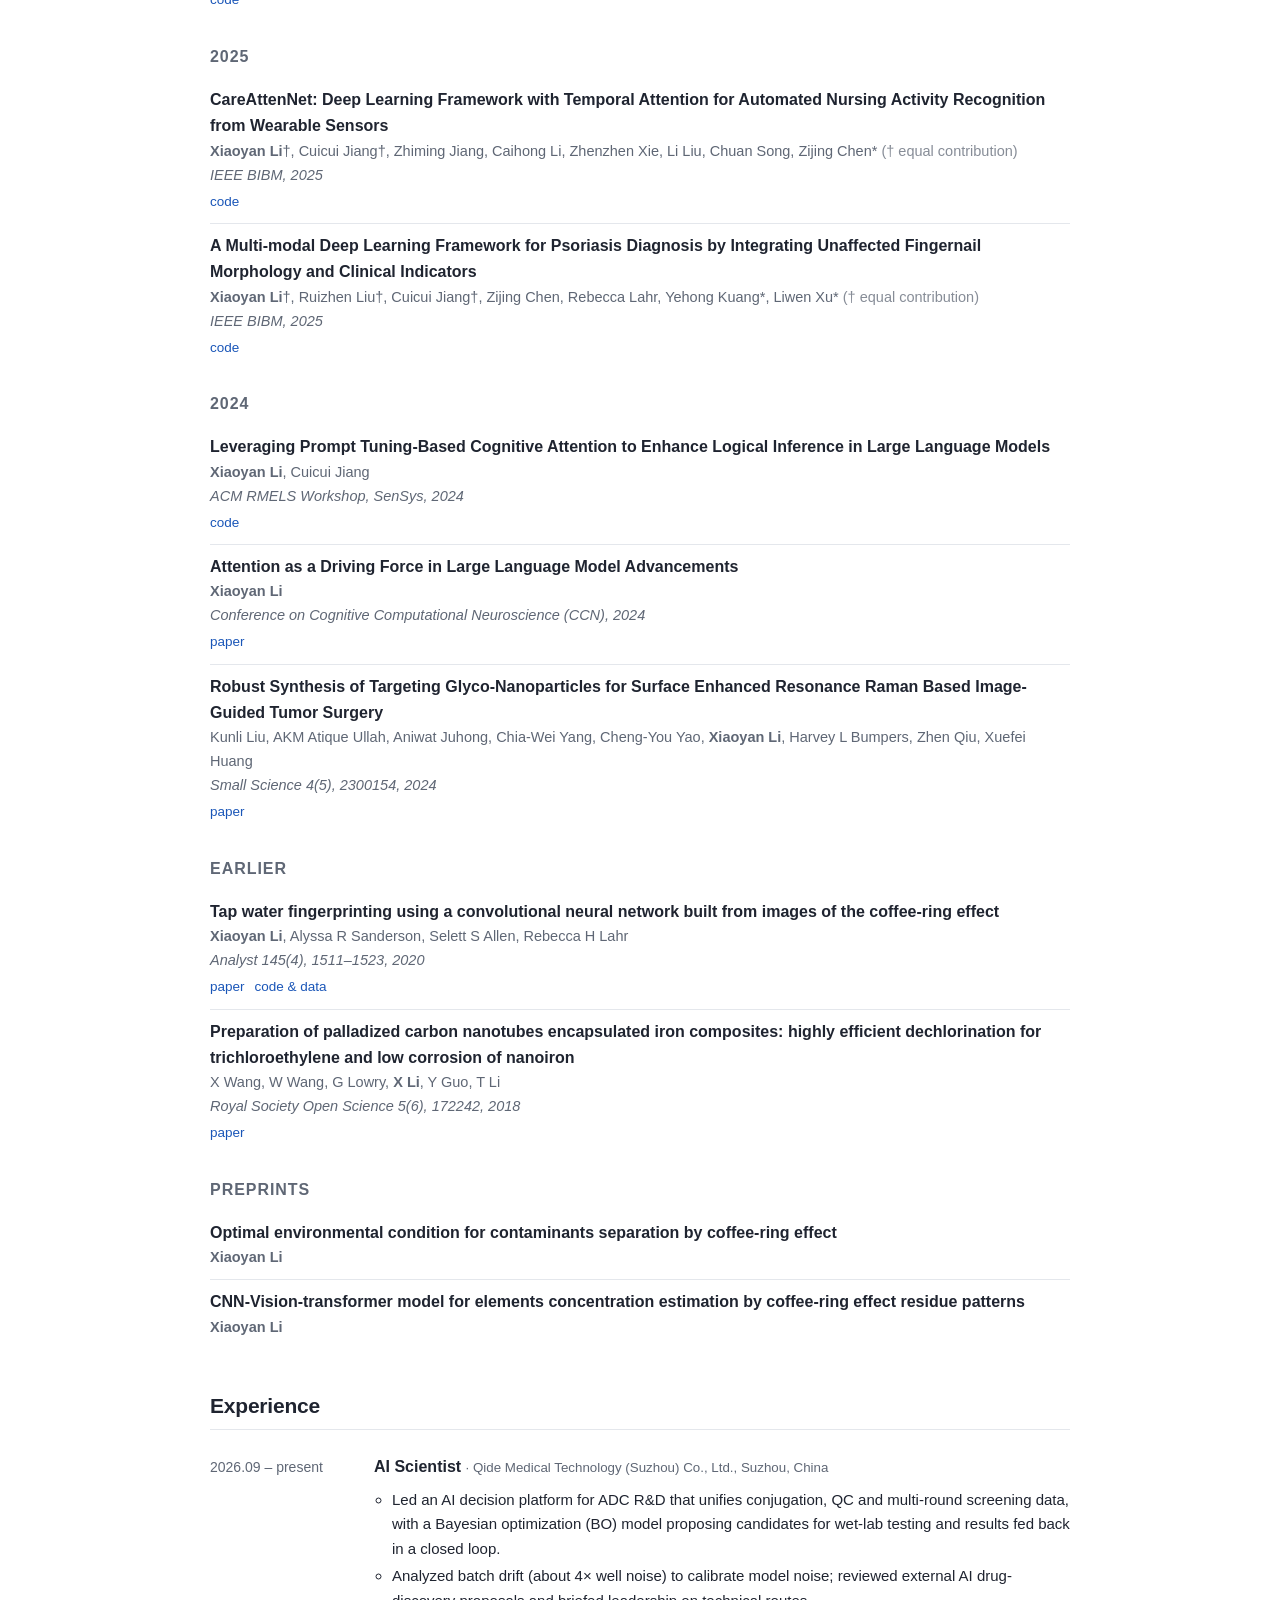
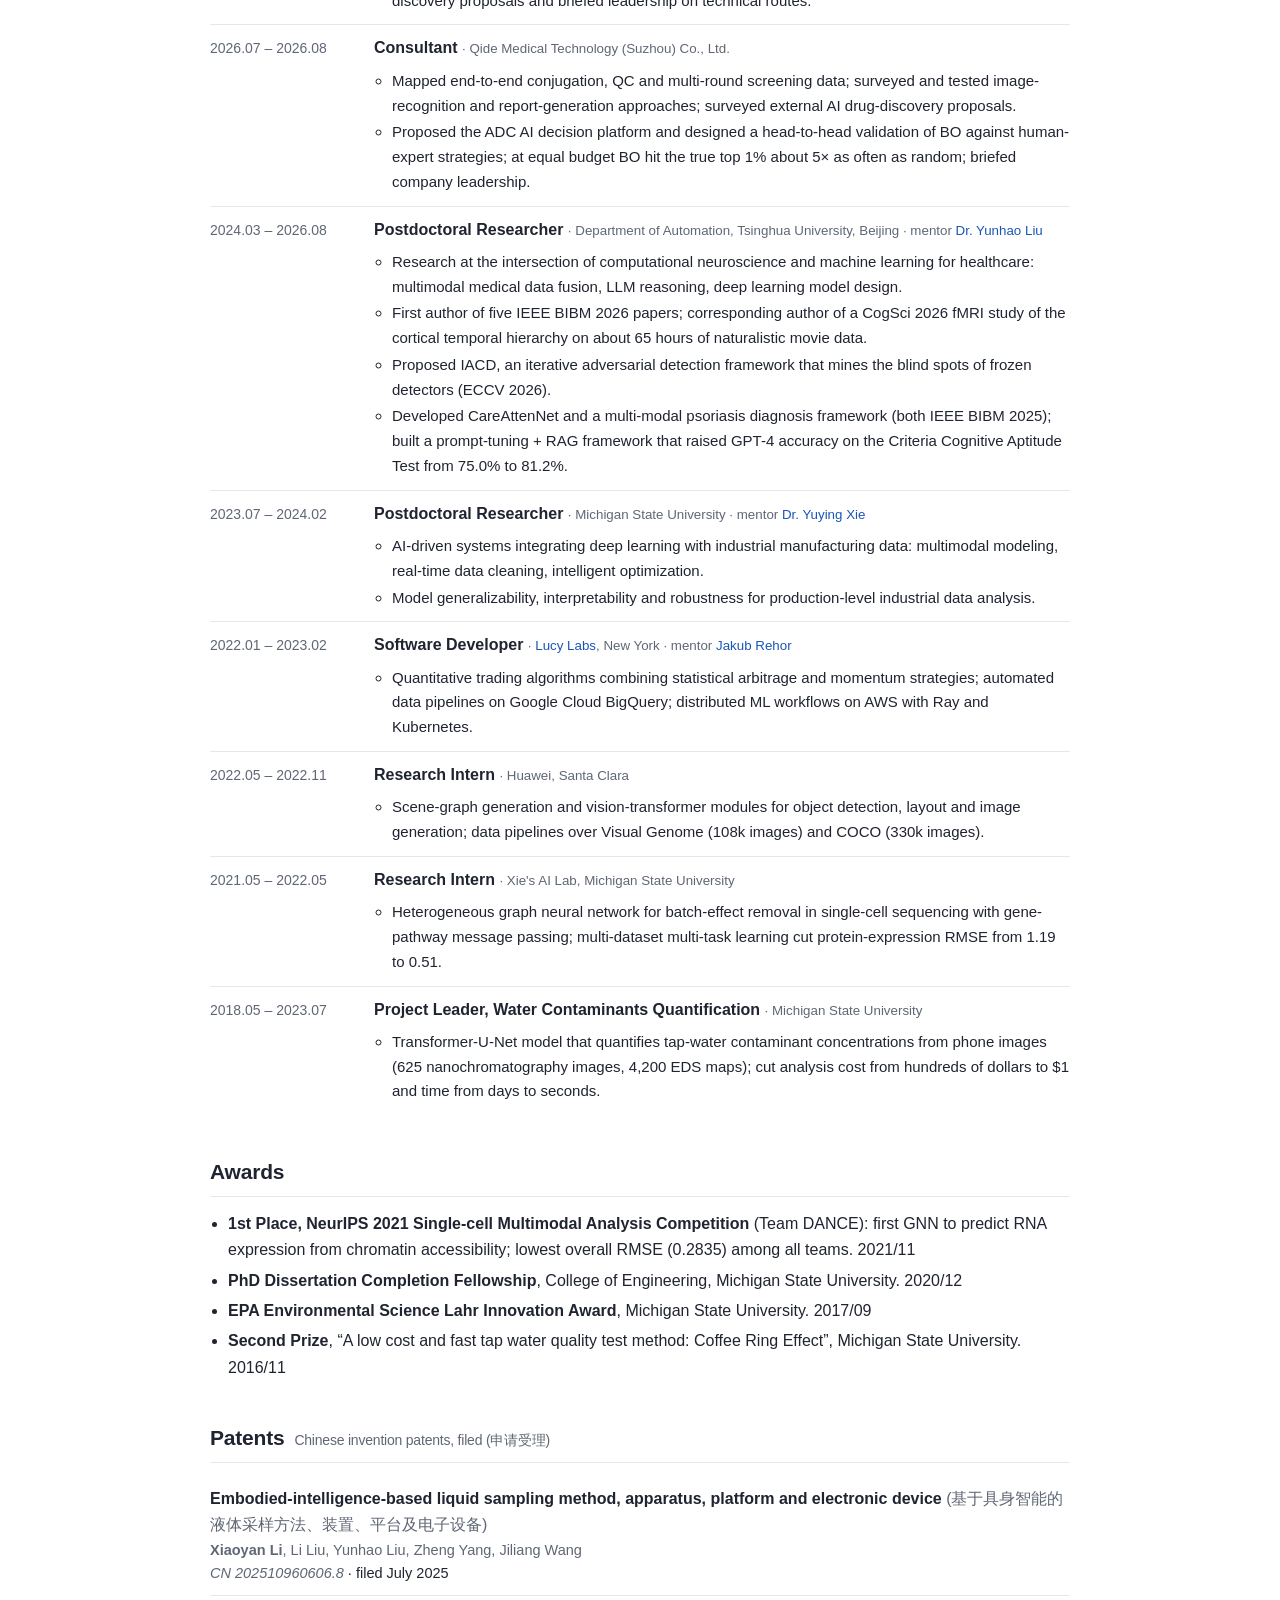
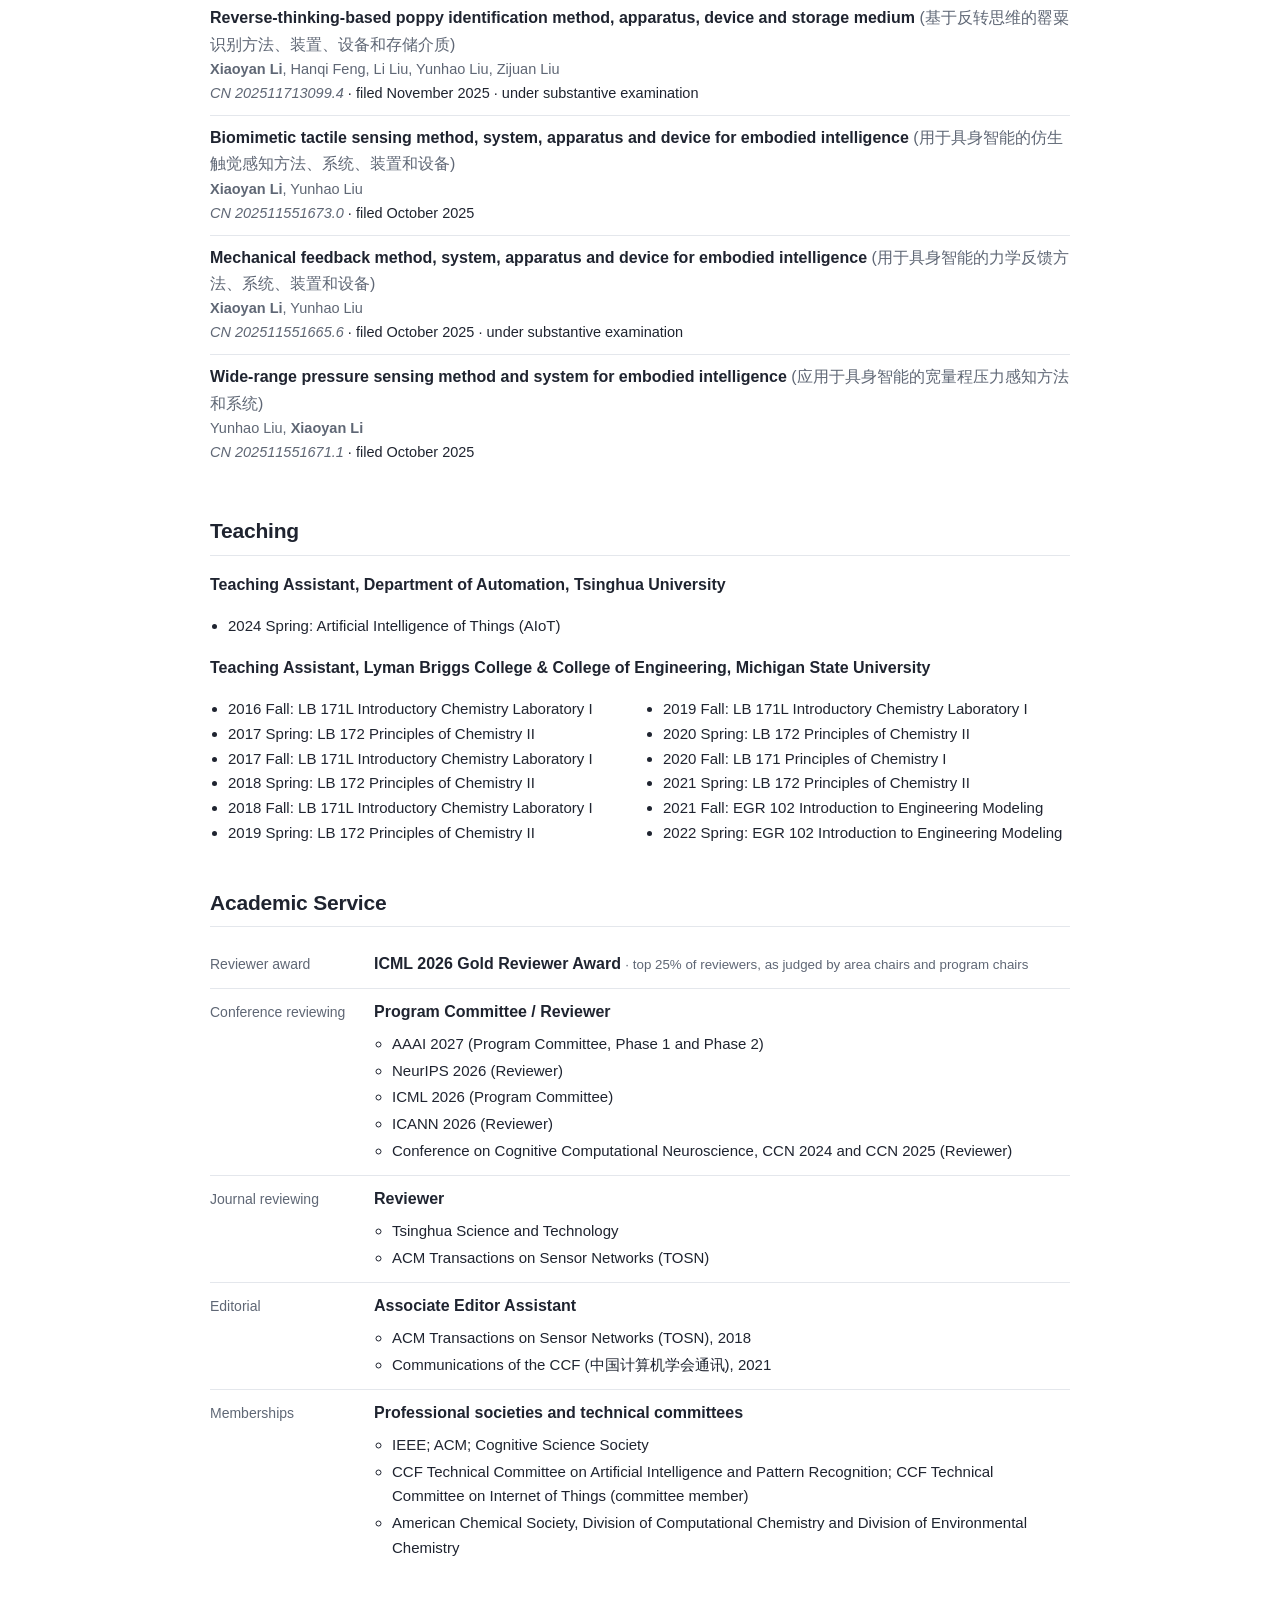
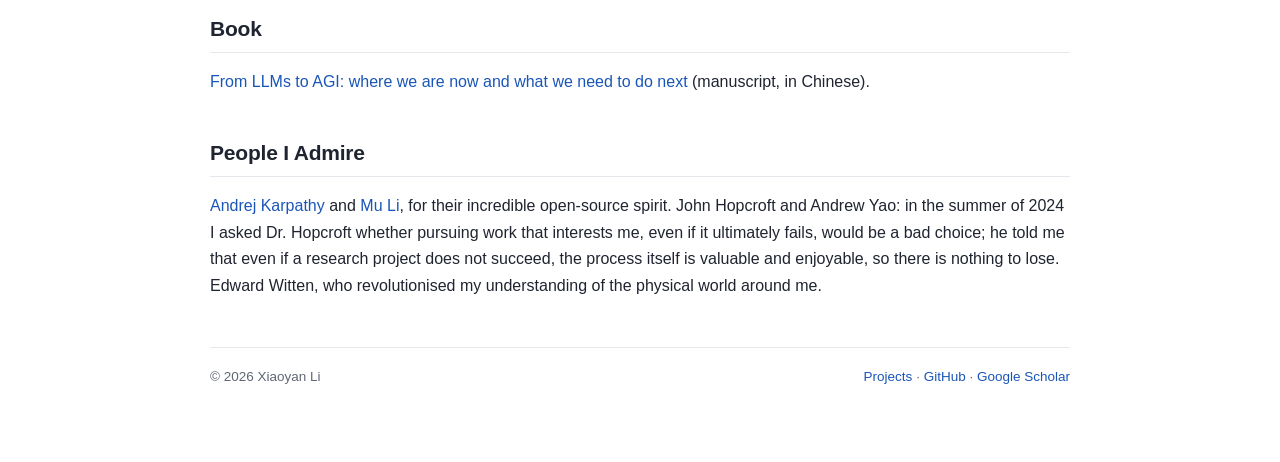
==== commit 00383fbe: "Recrop profile photo with more headroom above the hair" ====
--- a/index.html
+++ b/index.html
@@ -7,8 +7,8 @@
 <meta name="description" content="Xiaoyan Li (李笑言): machine learning researcher working at the intersection of computational neuroscience, large language models, and AI for biomedicine. AI Scientist at Qide Medical Technology; previously postdoc at Tsinghua University; dual Ph.D. from Michigan State University.">
 <meta property="og:title" content="Xiaoyan Li 李笑言">
 <meta property="og:description" content="Computational neuroscience × machine learning, LLM reasoning, and AI for biomedicine.">
-<meta property="og:image" content="https://lixiaoyan629.com/images/profile.jpg">
-<link rel="icon" href="./images/profile.jpg">
+<meta property="og:image" content="https://lixiaoyan629.co./images/profile.jpg?v=2">
+<link rel="icon" href="./images/profile.jpg?v=2">
 <link rel="stylesheet" href="./site.css">
 </head>
 <body>
@@ -39,7 +39,7 @@
         <a href="https://www.linkedin.com/in/xiaoyan-li/">LinkedIn</a>
       </div>
     </div>
-    <img class="photo" src="./images/profile.jpg" alt="Portrait of Xiaoyan Li">
+    <img class="photo" src="./images/profile.jpg?v=2" alt="Portrait of Xiaoyan Li">
   </section>
 
   <h2 class="sec" id="education">Education</h2>
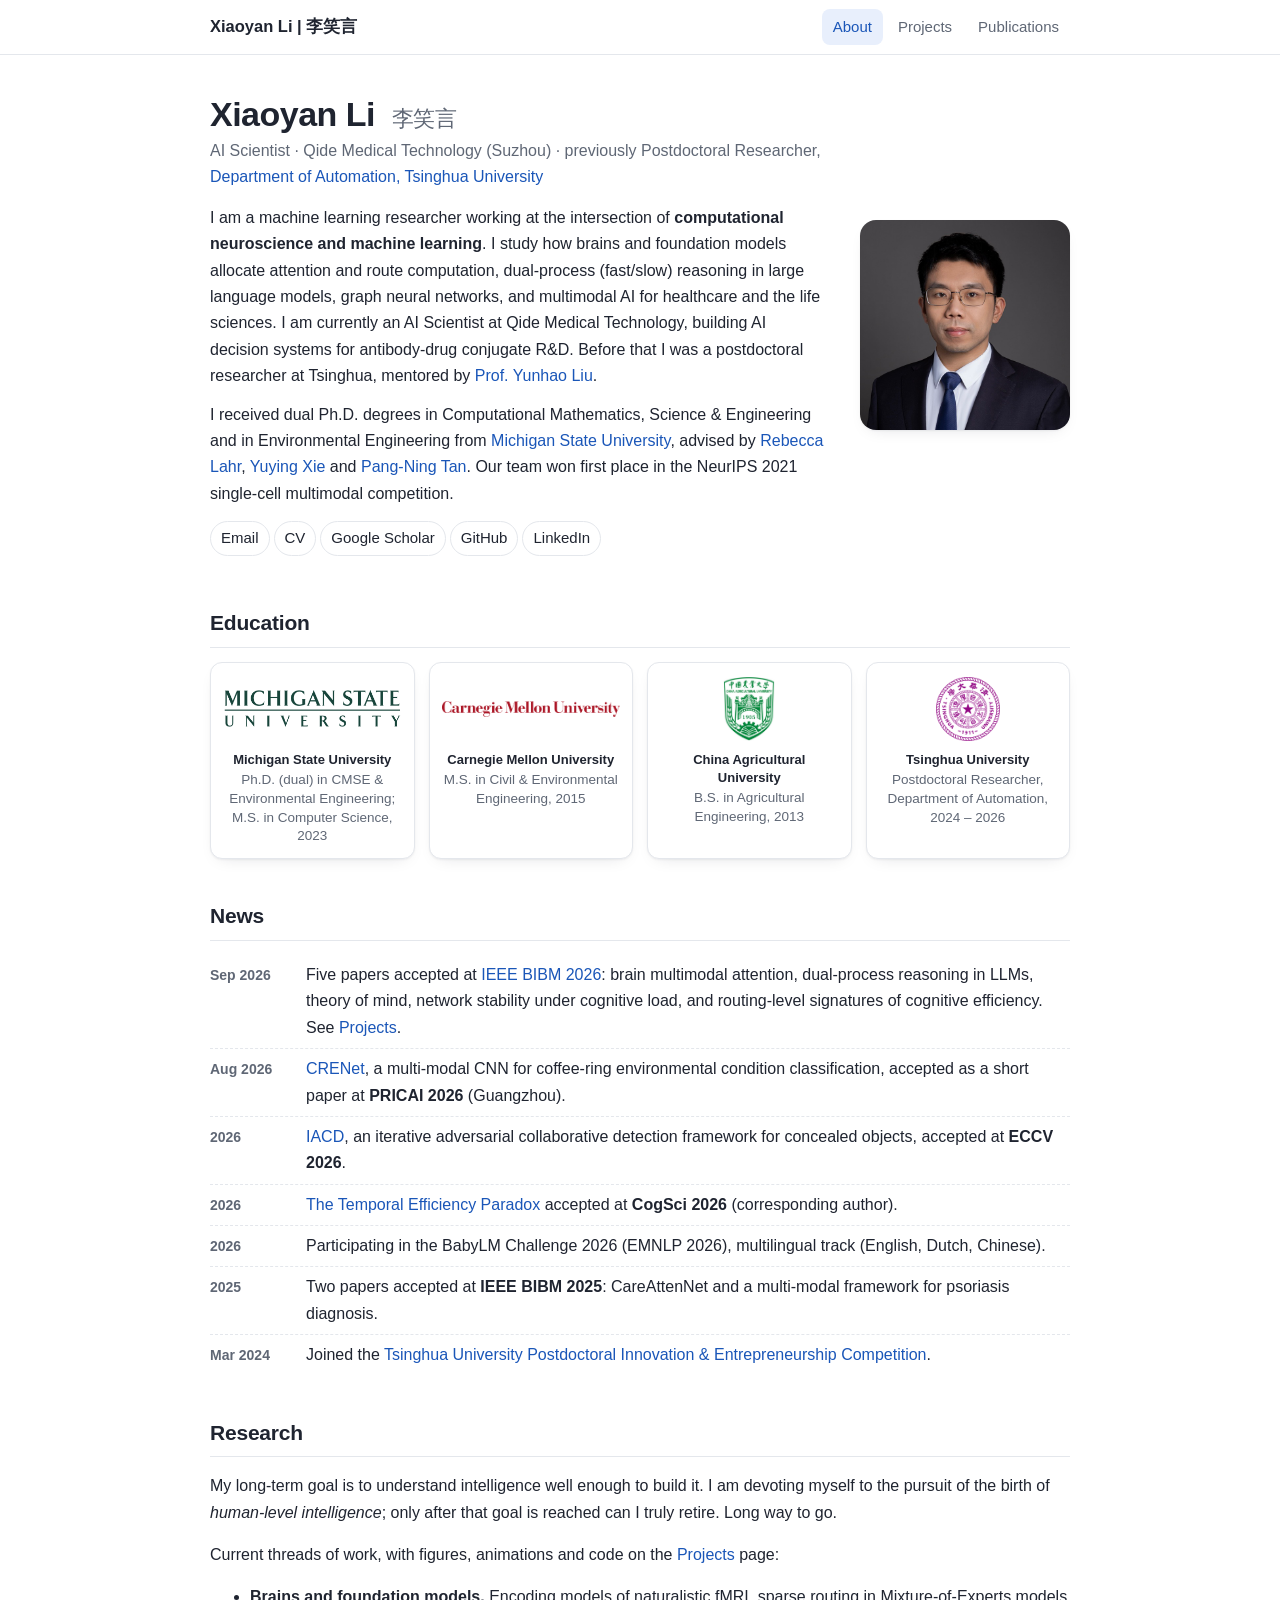
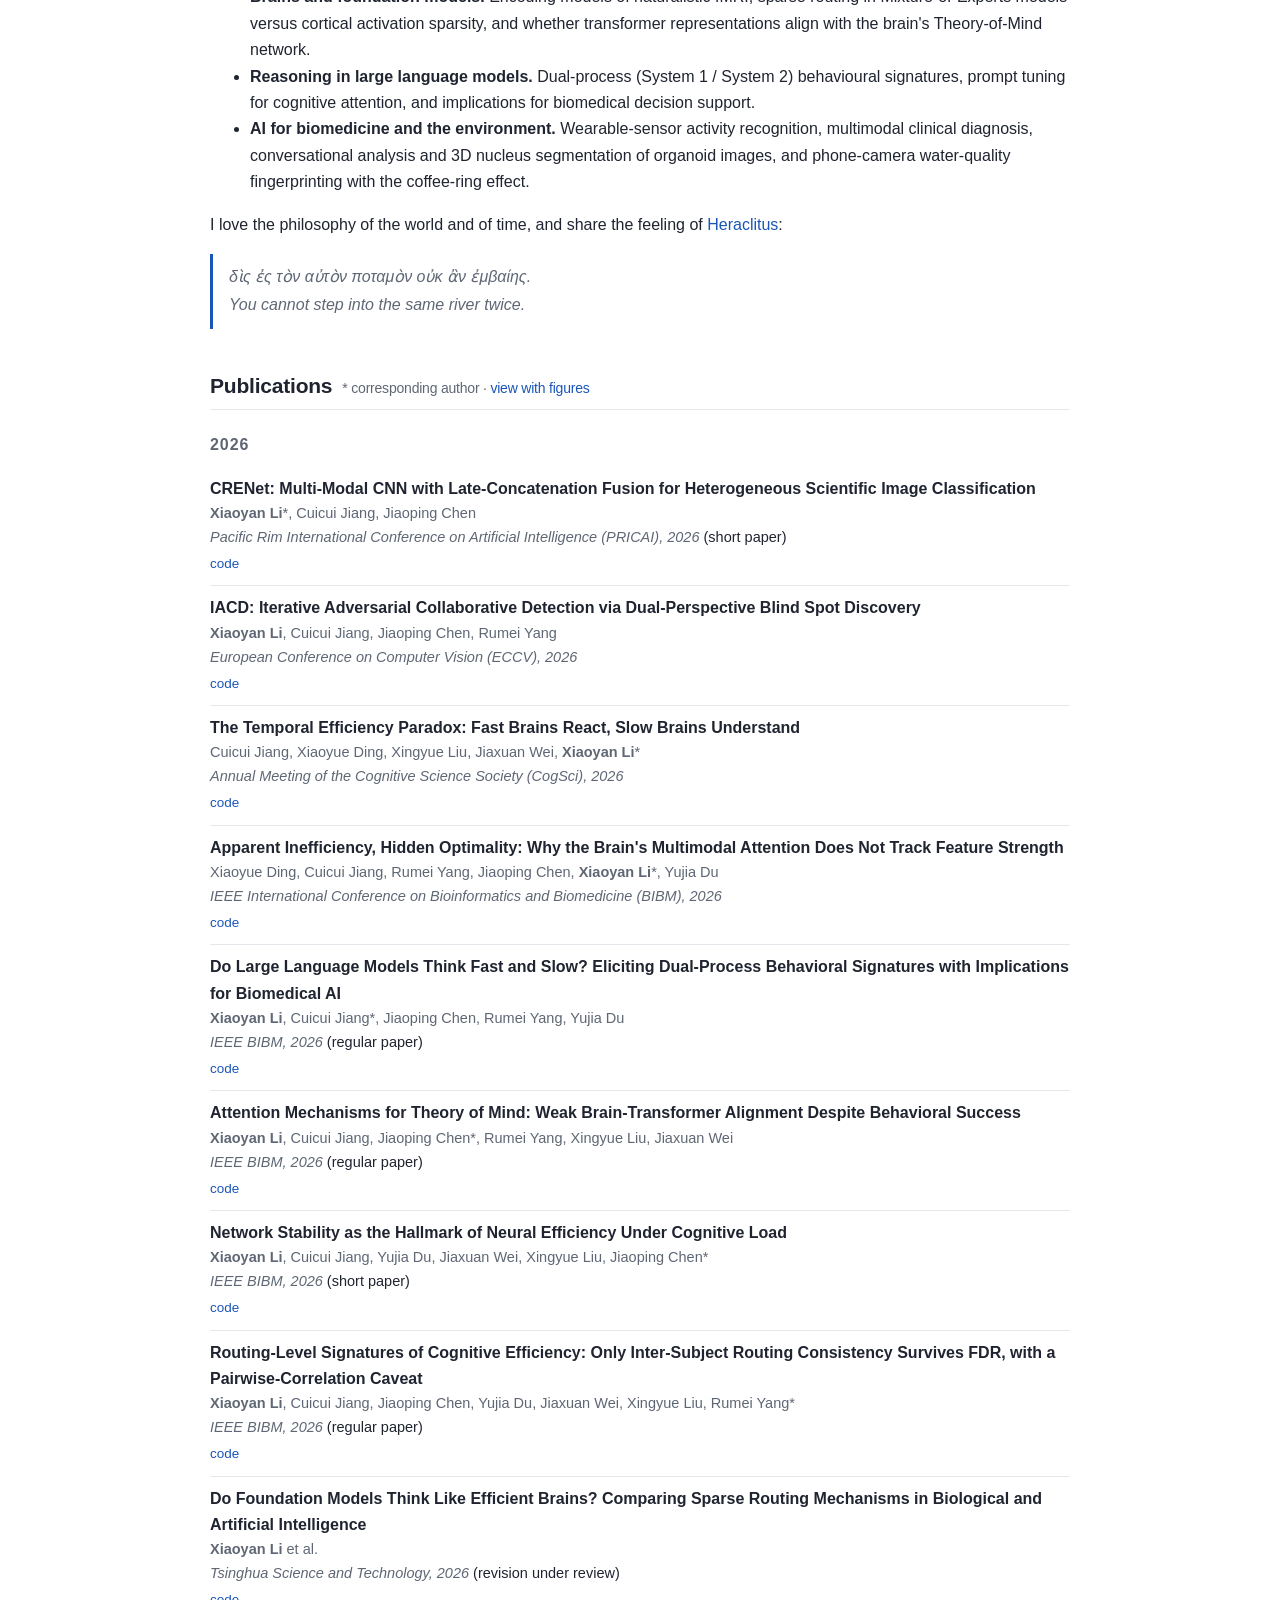
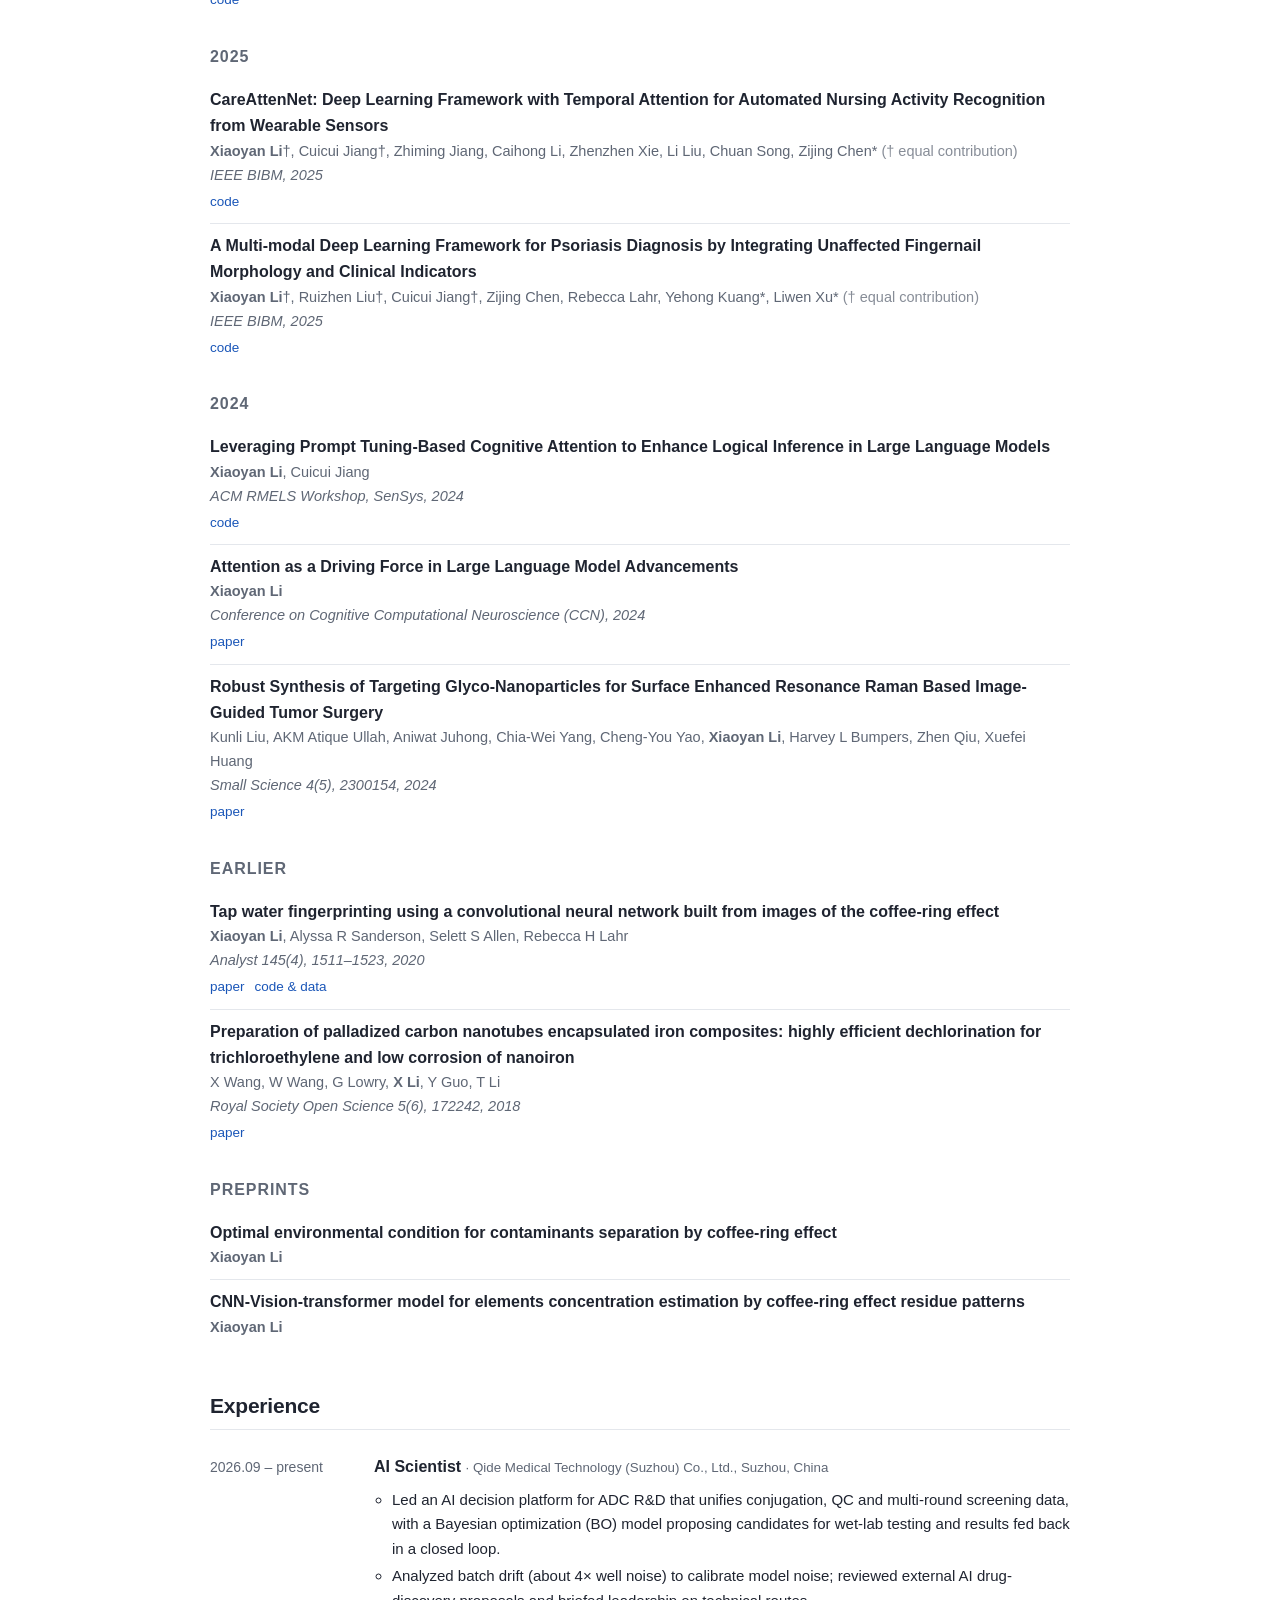
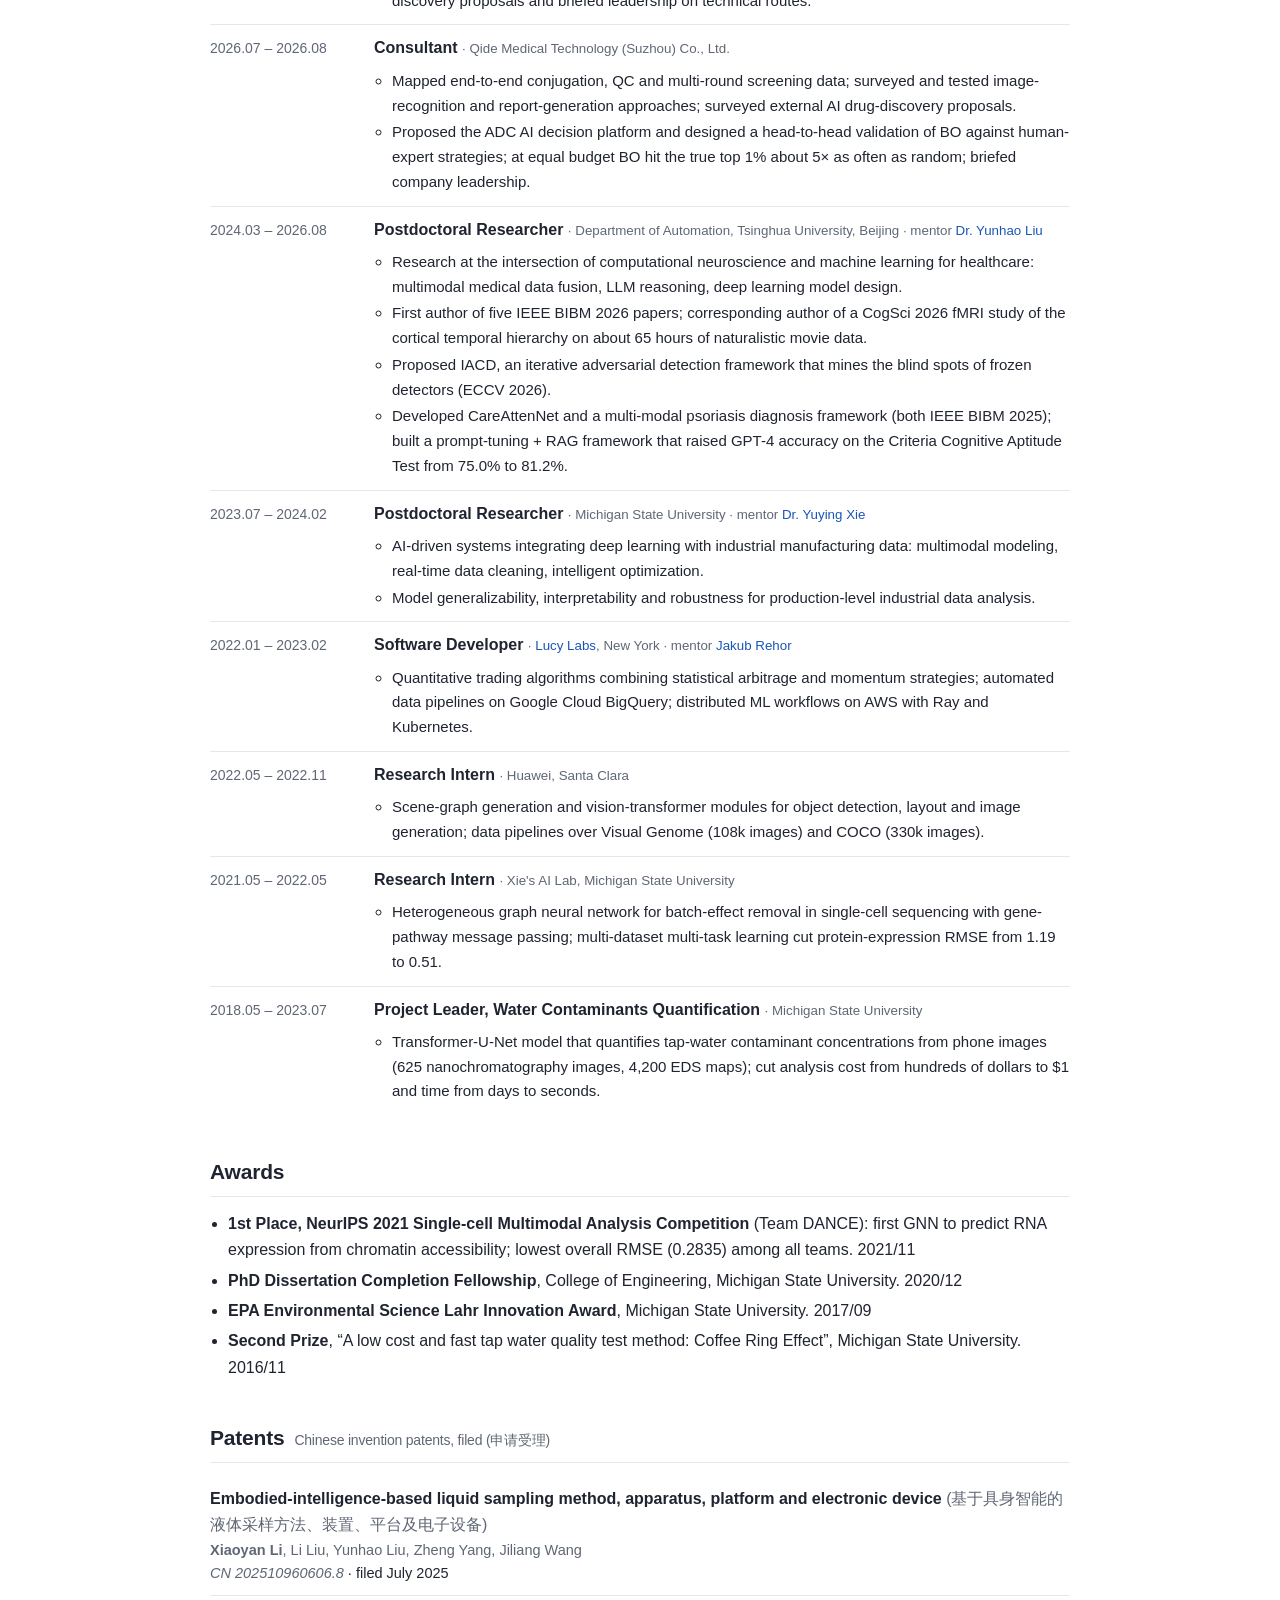
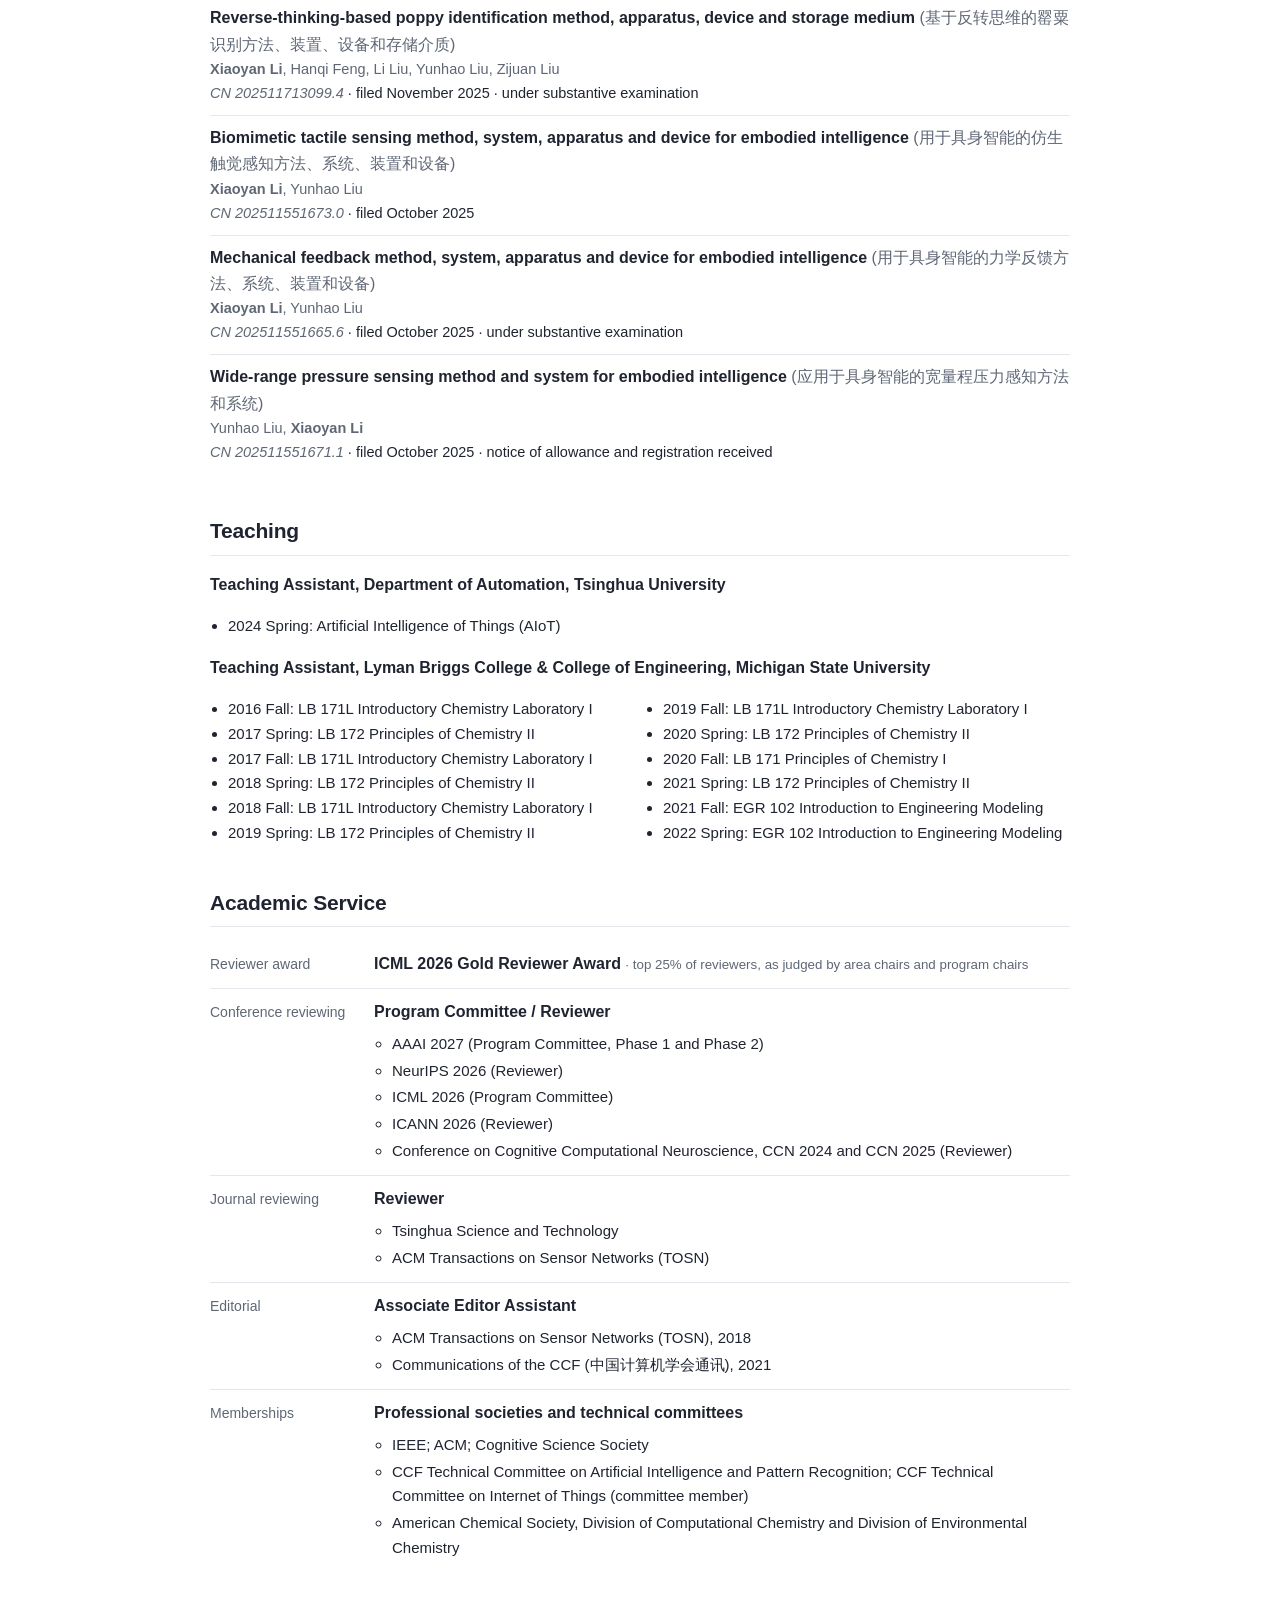
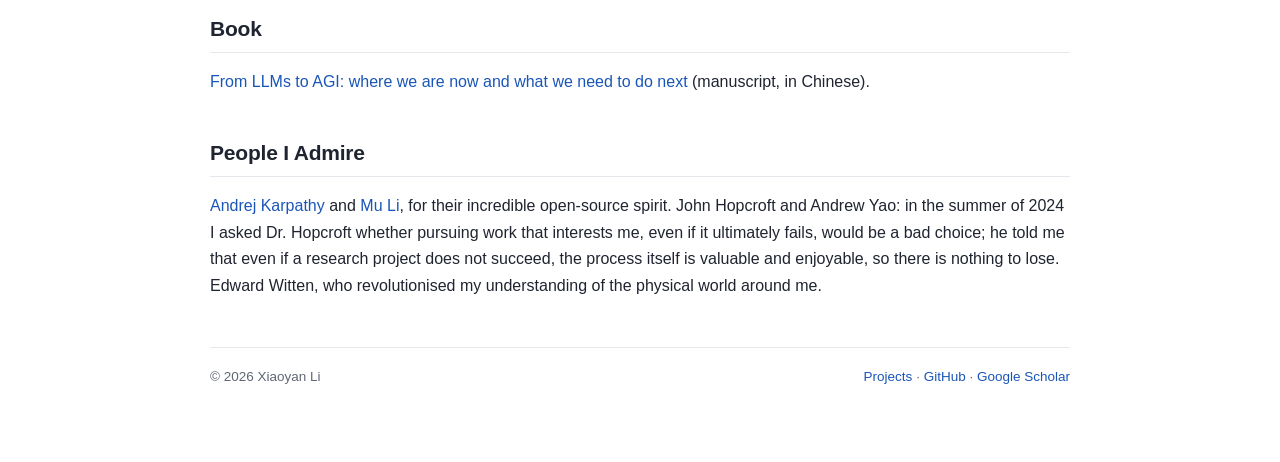
==== commit 6b9a2c49: "Add NucSeg3D and water-chemistry projects, note allowed patent, mention 3D organoid segmentation" ====
--- a/index.html
+++ b/index.html
@@ -7,7 +7,7 @@
 <meta name="description" content="Xiaoyan Li (李笑言): machine learning researcher working at the intersection of computational neuroscience, large language models, and AI for biomedicine. AI Scientist at Qide Medical Technology; previously postdoc at Tsinghua University; dual Ph.D. from Michigan State University.">
 <meta property="og:title" content="Xiaoyan Li 李笑言">
 <meta property="og:description" content="Computational neuroscience × machine learning, LLM reasoning, and AI for biomedicine.">
-<meta property="og:image" content="https://lixiaoyan629.co./images/profile.jpg?v=2">
+<meta property="og:image" content="https://lixiaoyan629.com/images/profile.jpg?v=2">
 <link rel="icon" href="./images/profile.jpg?v=2">
 <link rel="stylesheet" href="./site.css">
 </head>
@@ -79,7 +79,7 @@
   <ul>
     <li><strong>Brains and foundation models.</strong> Encoding models of naturalistic fMRI, sparse routing in Mixture-of-Experts models versus cortical activation sparsity, and whether transformer representations align with the brain's Theory-of-Mind network.</li>
     <li><strong>Reasoning in large language models.</strong> Dual-process (System 1 / System 2) behavioural signatures, prompt tuning for cognitive attention, and implications for biomedical decision support.</li>
-    <li><strong>AI for biomedicine and the environment.</strong> Wearable-sensor activity recognition, multimodal clinical diagnosis, conversational analysis of organoid images, and phone-camera water-quality fingerprinting with the coffee-ring effect.</li>
+    <li><strong>AI for biomedicine and the environment.</strong> Wearable-sensor activity recognition, multimodal clinical diagnosis, conversational analysis and 3D nucleus segmentation of organoid images, and phone-camera water-quality fingerprinting with the coffee-ring effect.</li>
   </ul>
   <p>I love the philosophy of the world and of time, and share the feeling of <a href="https://en.wikipedia.org/wiki/Heraclitus">Heraclitus</a>:</p>
   <blockquote><p>δὶς ἐς τὸν αὐτὸν ποταμὸν οὐκ ἂν ἐμβαίης.</p><p>You cannot step into the same river twice.</p></blockquote>
@@ -175,7 +175,7 @@
     <li><div class="t">Reverse-thinking-based poppy identification method, apparatus, device and storage medium <span style="font-weight:400;color:var(--muted)">(基于反转思维的罂粟识别方法、装置、设备和存储介质)</span></div><div class="a"><b>Xiaoyan Li</b>, Hanqi Feng, Li Liu, Yunhao Liu, Zijuan Liu</div><div class="v"><em>CN 202511713099.4</em> · filed November 2025 · under substantive examination</div></li>
     <li><div class="t">Biomimetic tactile sensing method, system, apparatus and device for embodied intelligence <span style="font-weight:400;color:var(--muted)">(用于具身智能的仿生触觉感知方法、系统、装置和设备)</span></div><div class="a"><b>Xiaoyan Li</b>, Yunhao Liu</div><div class="v"><em>CN 202511551673.0</em> · filed October 2025</div></li>
     <li><div class="t">Mechanical feedback method, system, apparatus and device for embodied intelligence <span style="font-weight:400;color:var(--muted)">(用于具身智能的力学反馈方法、系统、装置和设备)</span></div><div class="a"><b>Xiaoyan Li</b>, Yunhao Liu</div><div class="v"><em>CN 202511551665.6</em> · filed October 2025 · under substantive examination</div></li>
-    <li><div class="t">Wide-range pressure sensing method and system for embodied intelligence <span style="font-weight:400;color:var(--muted)">(应用于具身智能的宽量程压力感知方法和系统)</span></div><div class="a">Yunhao Liu, <b>Xiaoyan Li</b></div><div class="v"><em>CN 202511551671.1</em> · filed October 2025</div></li>
+    <li><div class="t">Wide-range pressure sensing method and system for embodied intelligence <span style="font-weight:400;color:var(--muted)">(应用于具身智能的宽量程压力感知方法和系统)</span></div><div class="a">Yunhao Liu, <b>Xiaoyan Li</b></div><div class="v"><em>CN 202511551671.1</em> · filed October 2025 · notice of allowance and registration received</div></li>
   </ul>
 
   <h2 class="sec" id="teaching">Teaching</h2>
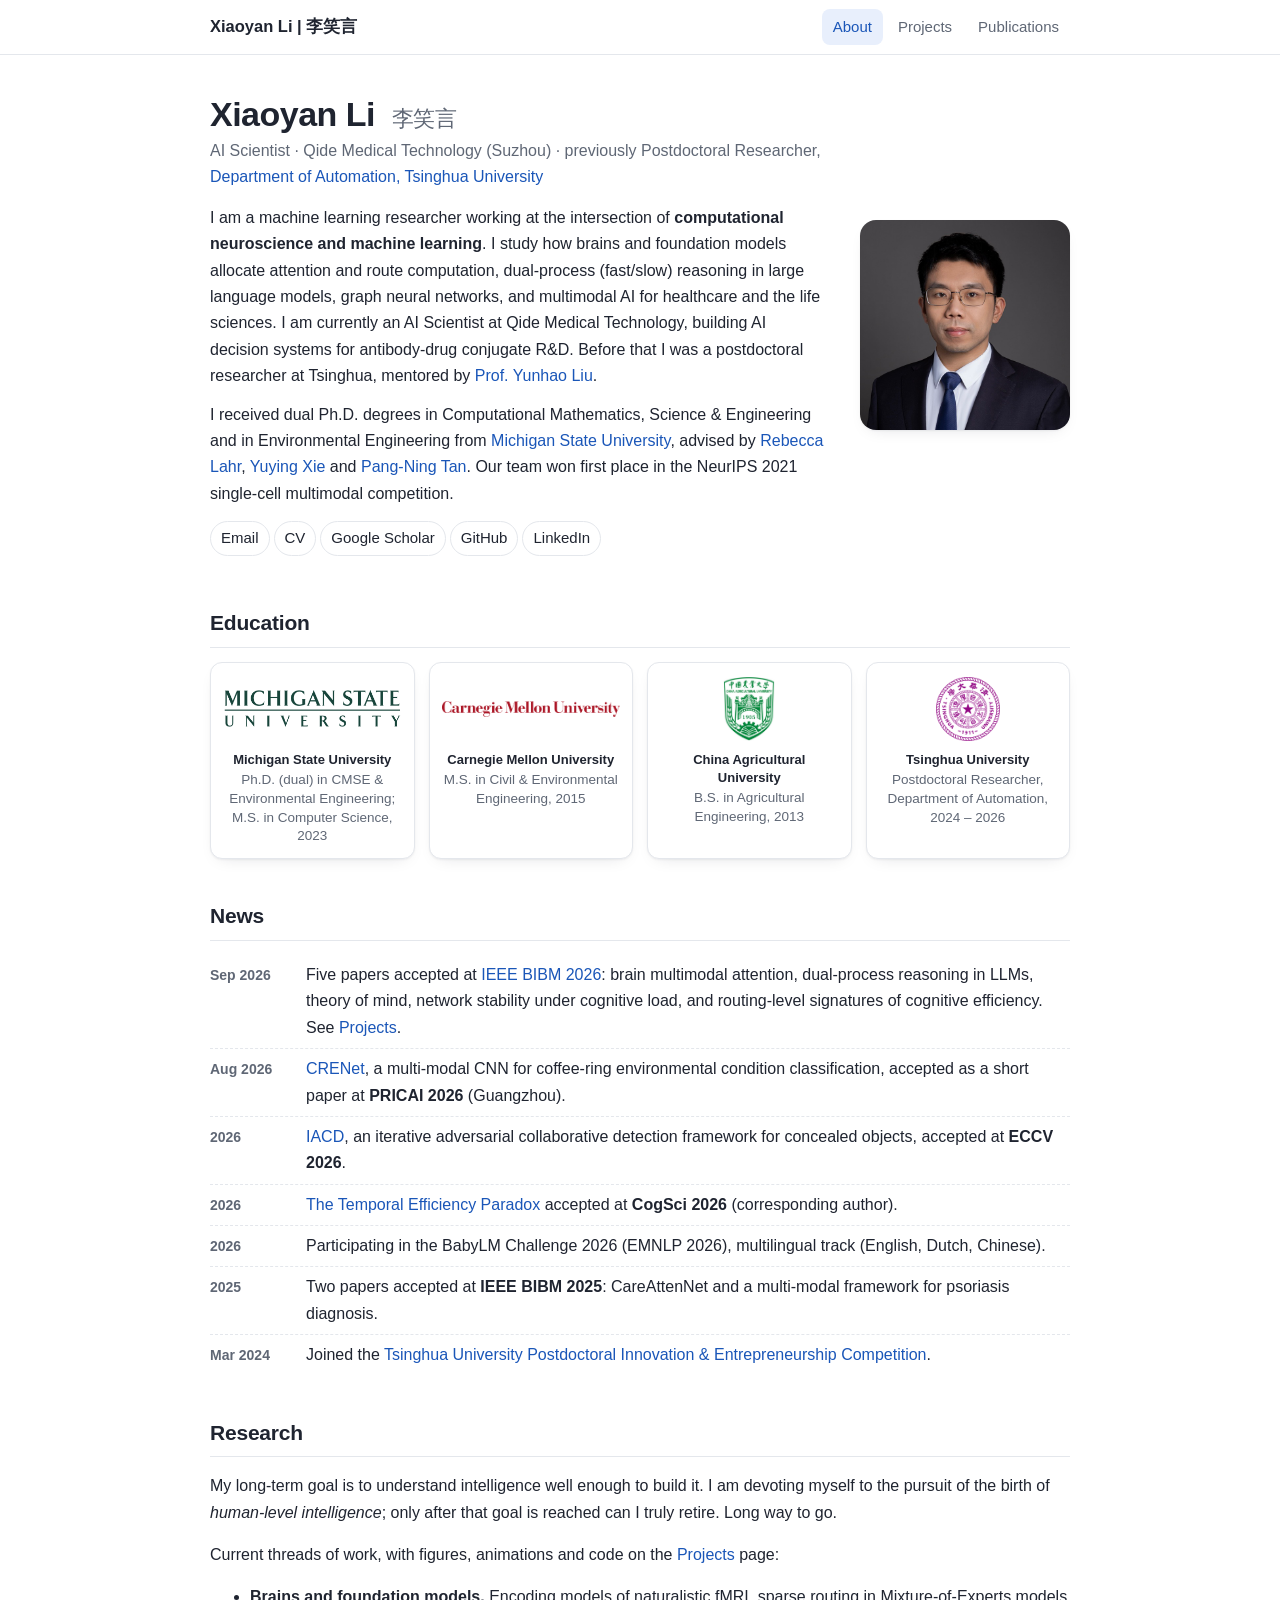
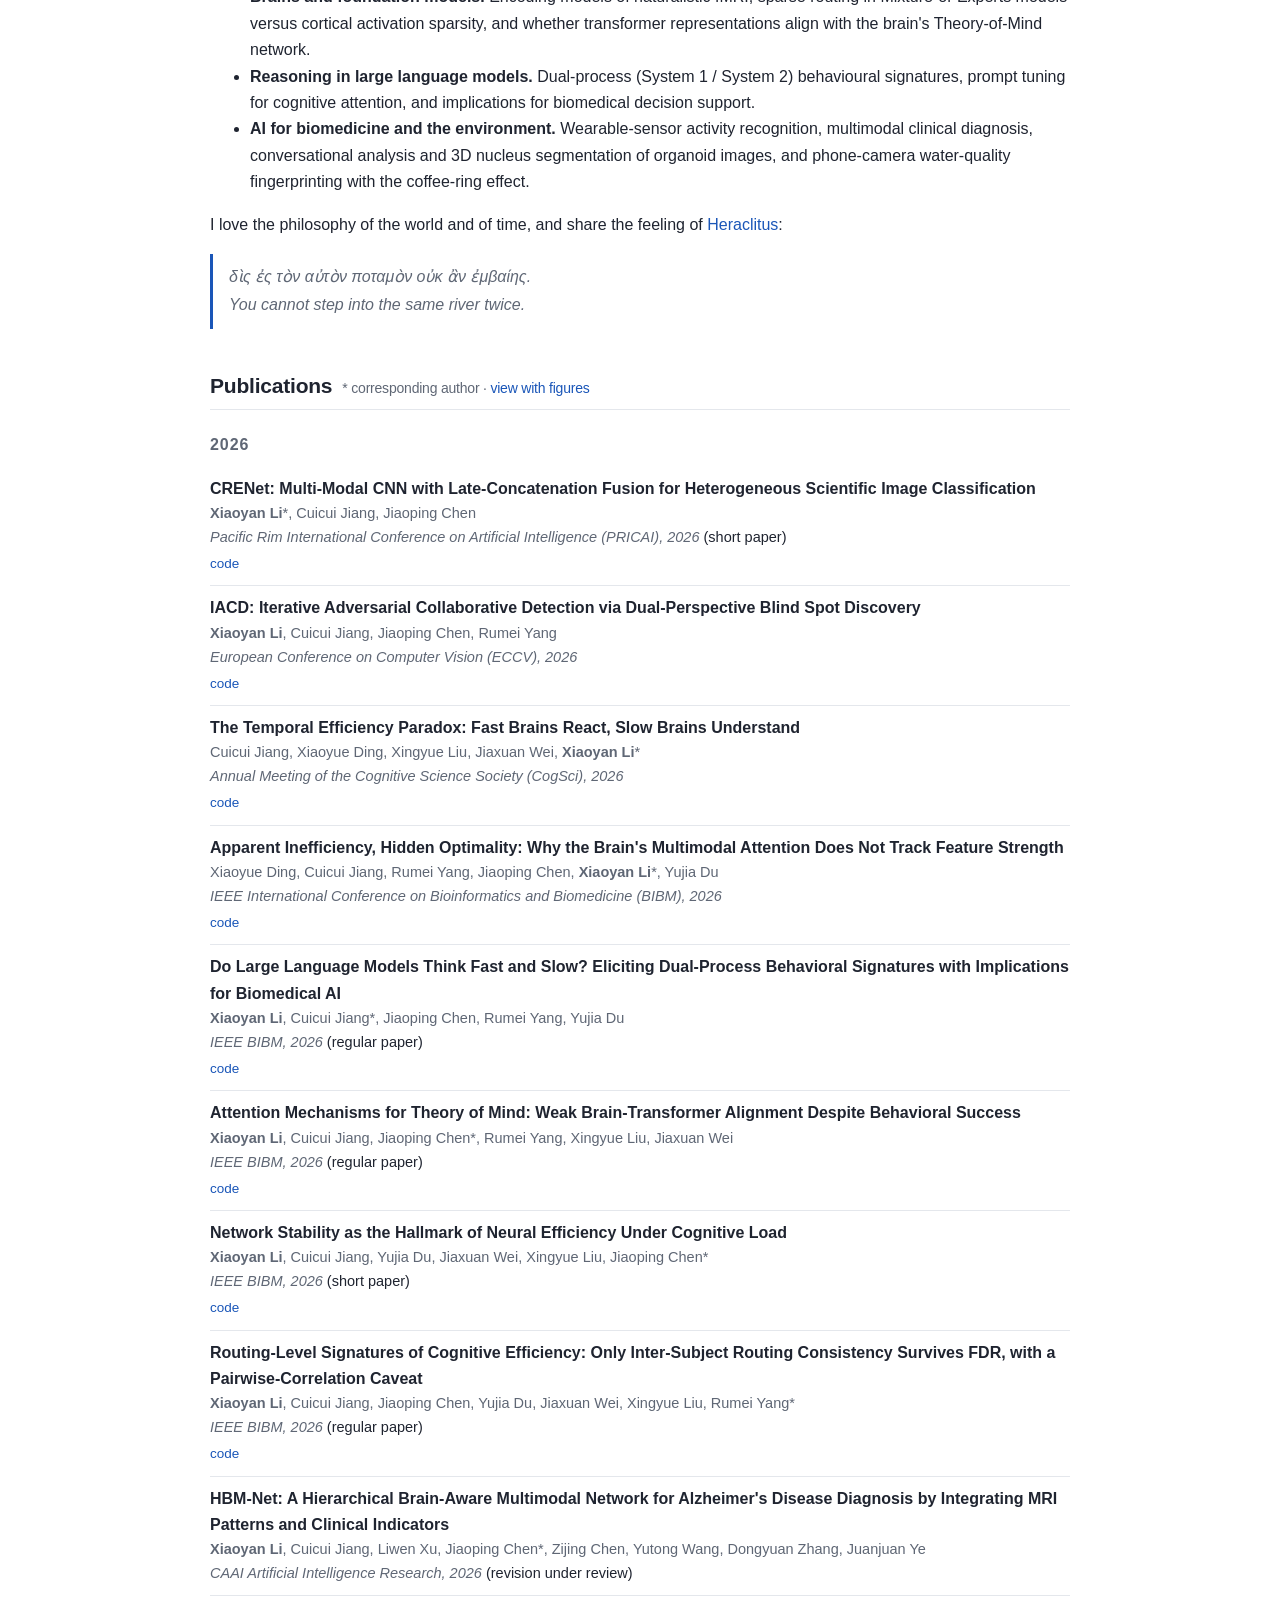
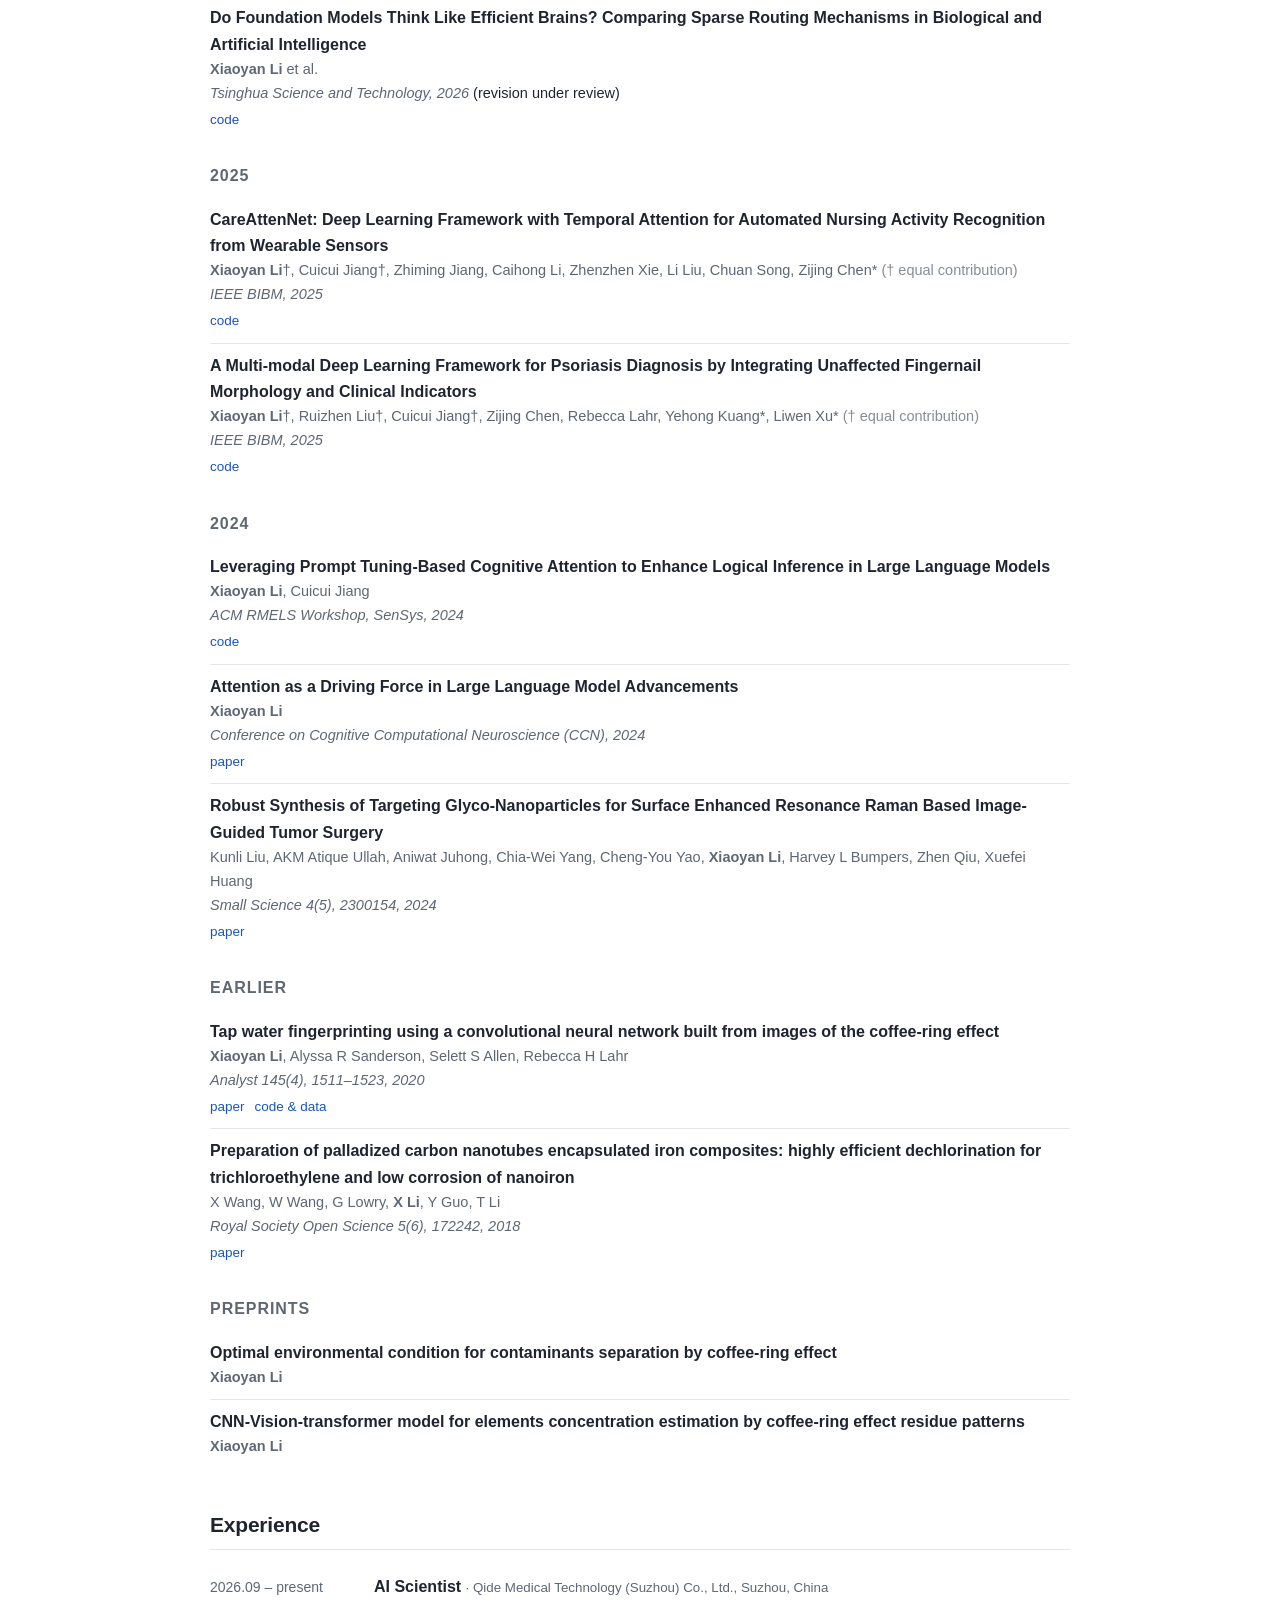
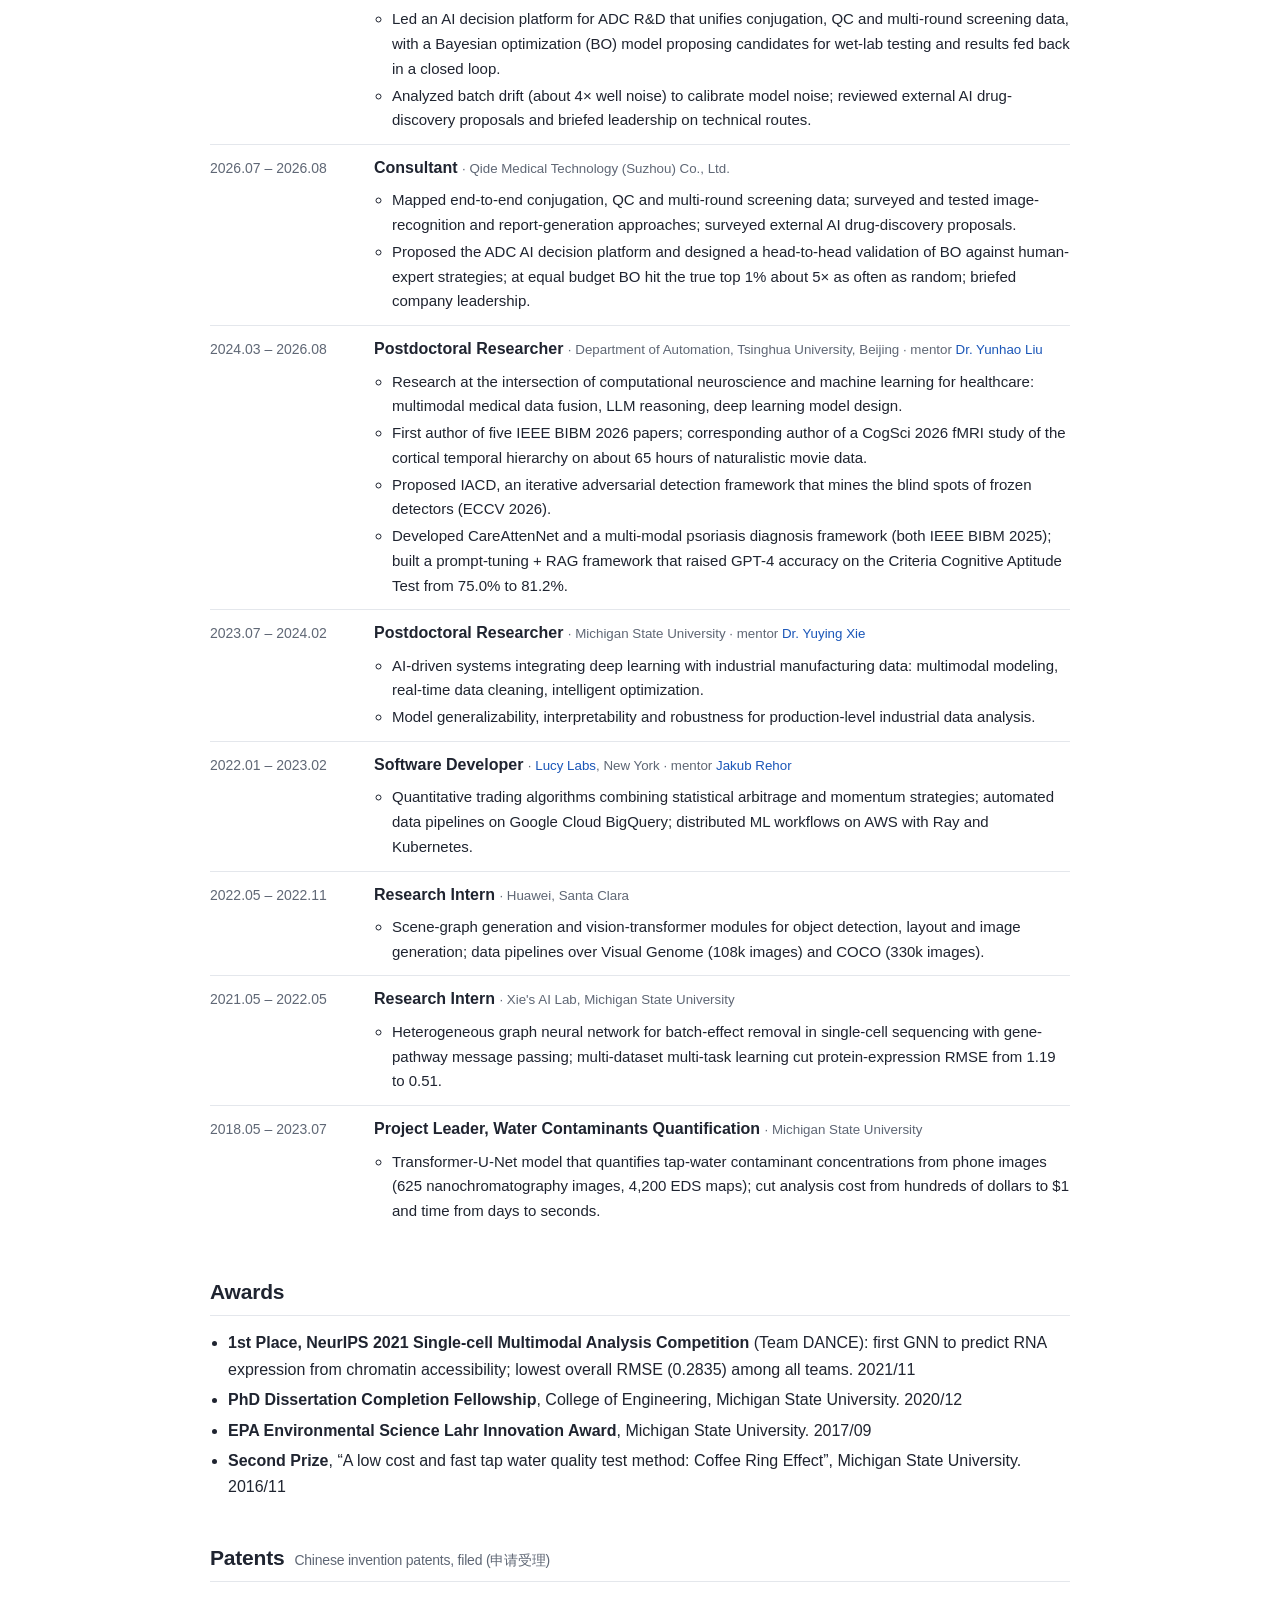
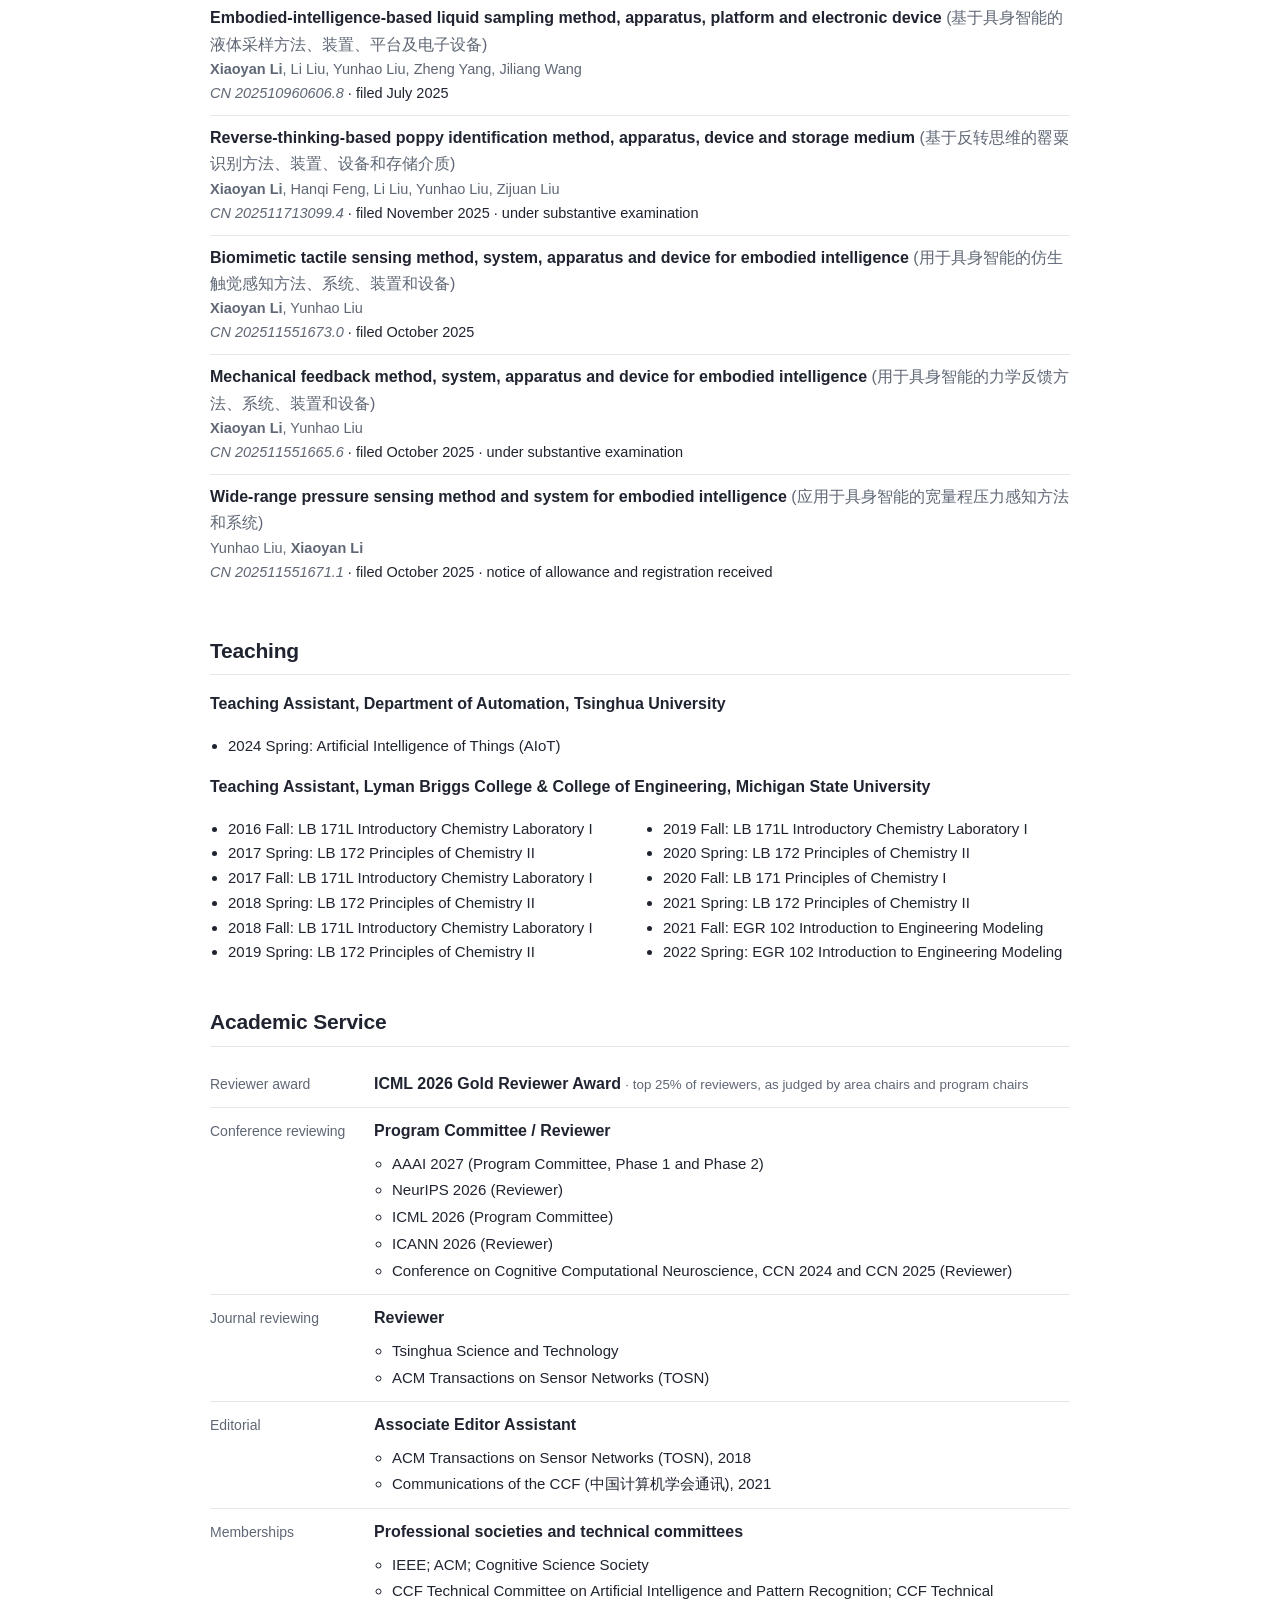
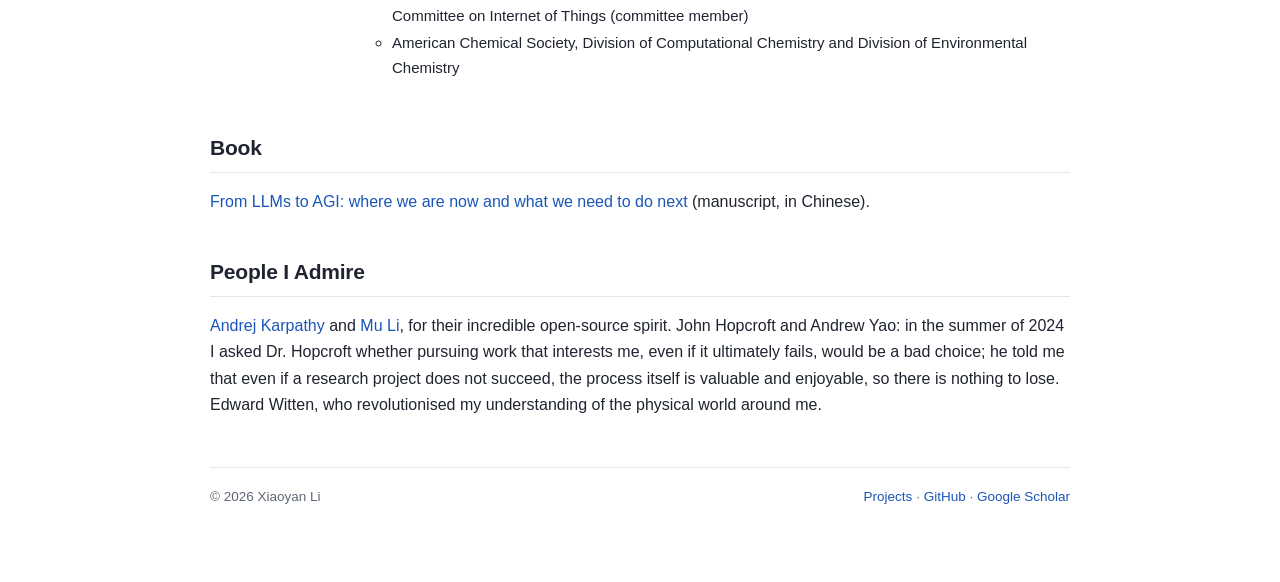
==== commit 89eae25e: "Add HBM-Net (CAAI AIR, under revision) to projects and publications" ====
--- a/index.html
+++ b/index.html
@@ -95,6 +95,7 @@
     <li><div class="t">Attention Mechanisms for Theory of Mind: Weak Brain-Transformer Alignment Despite Behavioral Success</div><div class="a"><b>Xiaoyan Li</b>, Cuicui Jiang, Jiaoping Chen*, Rumei Yang, Xingyue Liu, Jiaxuan Wei</div><div class="v"><em>IEEE BIBM, 2026</em> (regular paper)</div><div class="l"><a href="https://github.com/xiaoyanLi629/attention-tom-brain-transformer">code</a></div></li>
     <li><div class="t">Network Stability as the Hallmark of Neural Efficiency Under Cognitive Load</div><div class="a"><b>Xiaoyan Li</b>, Cuicui Jiang, Yujia Du, Jiaxuan Wei, Xingyue Liu, Jiaoping Chen*</div><div class="v"><em>IEEE BIBM, 2026</em> (short paper)</div><div class="l"><a href="https://github.com/xiaoyanLi629/neural-efficiency-cognitive-load">code</a></div></li>
     <li><div class="t">Routing-Level Signatures of Cognitive Efficiency: Only Inter-Subject Routing Consistency Survives FDR, with a Pairwise-Correlation Caveat</div><div class="a"><b>Xiaoyan Li</b>, Cuicui Jiang, Jiaoping Chen, Yujia Du, Jiaxuan Wei, Xingyue Liu, Rumei Yang*</div><div class="v"><em>IEEE BIBM, 2026</em> (regular paper)</div><div class="l"><a href="https://github.com/xiaoyanLi629/routing-signatures-efficiency">code</a></div></li>
+    <li><div class="t">HBM-Net: A Hierarchical Brain-Aware Multimodal Network for Alzheimer's Disease Diagnosis by Integrating MRI Patterns and Clinical Indicators</div><div class="a"><b>Xiaoyan Li</b>, Cuicui Jiang, Liwen Xu, Jiaoping Chen*, Zijing Chen, Yutong Wang, Dongyuan Zhang, Juanjuan Ye</div><div class="v"><em>CAAI Artificial Intelligence Research, 2026</em> (revision under review)</div></li>
     <li><div class="t">Do Foundation Models Think Like Efficient Brains? Comparing Sparse Routing Mechanisms in Biological and Artificial Intelligence</div><div class="a"><b>Xiaoyan Li</b> et al.</div><div class="v"><em>Tsinghua Science and Technology, 2026</em> (revision under review)</div><div class="l"><a href="https://github.com/xiaoyanLi629/brain-moe-sparse-routing">code</a></div></li>
   </ul>
   <h3 class="sub">2025</h3>
